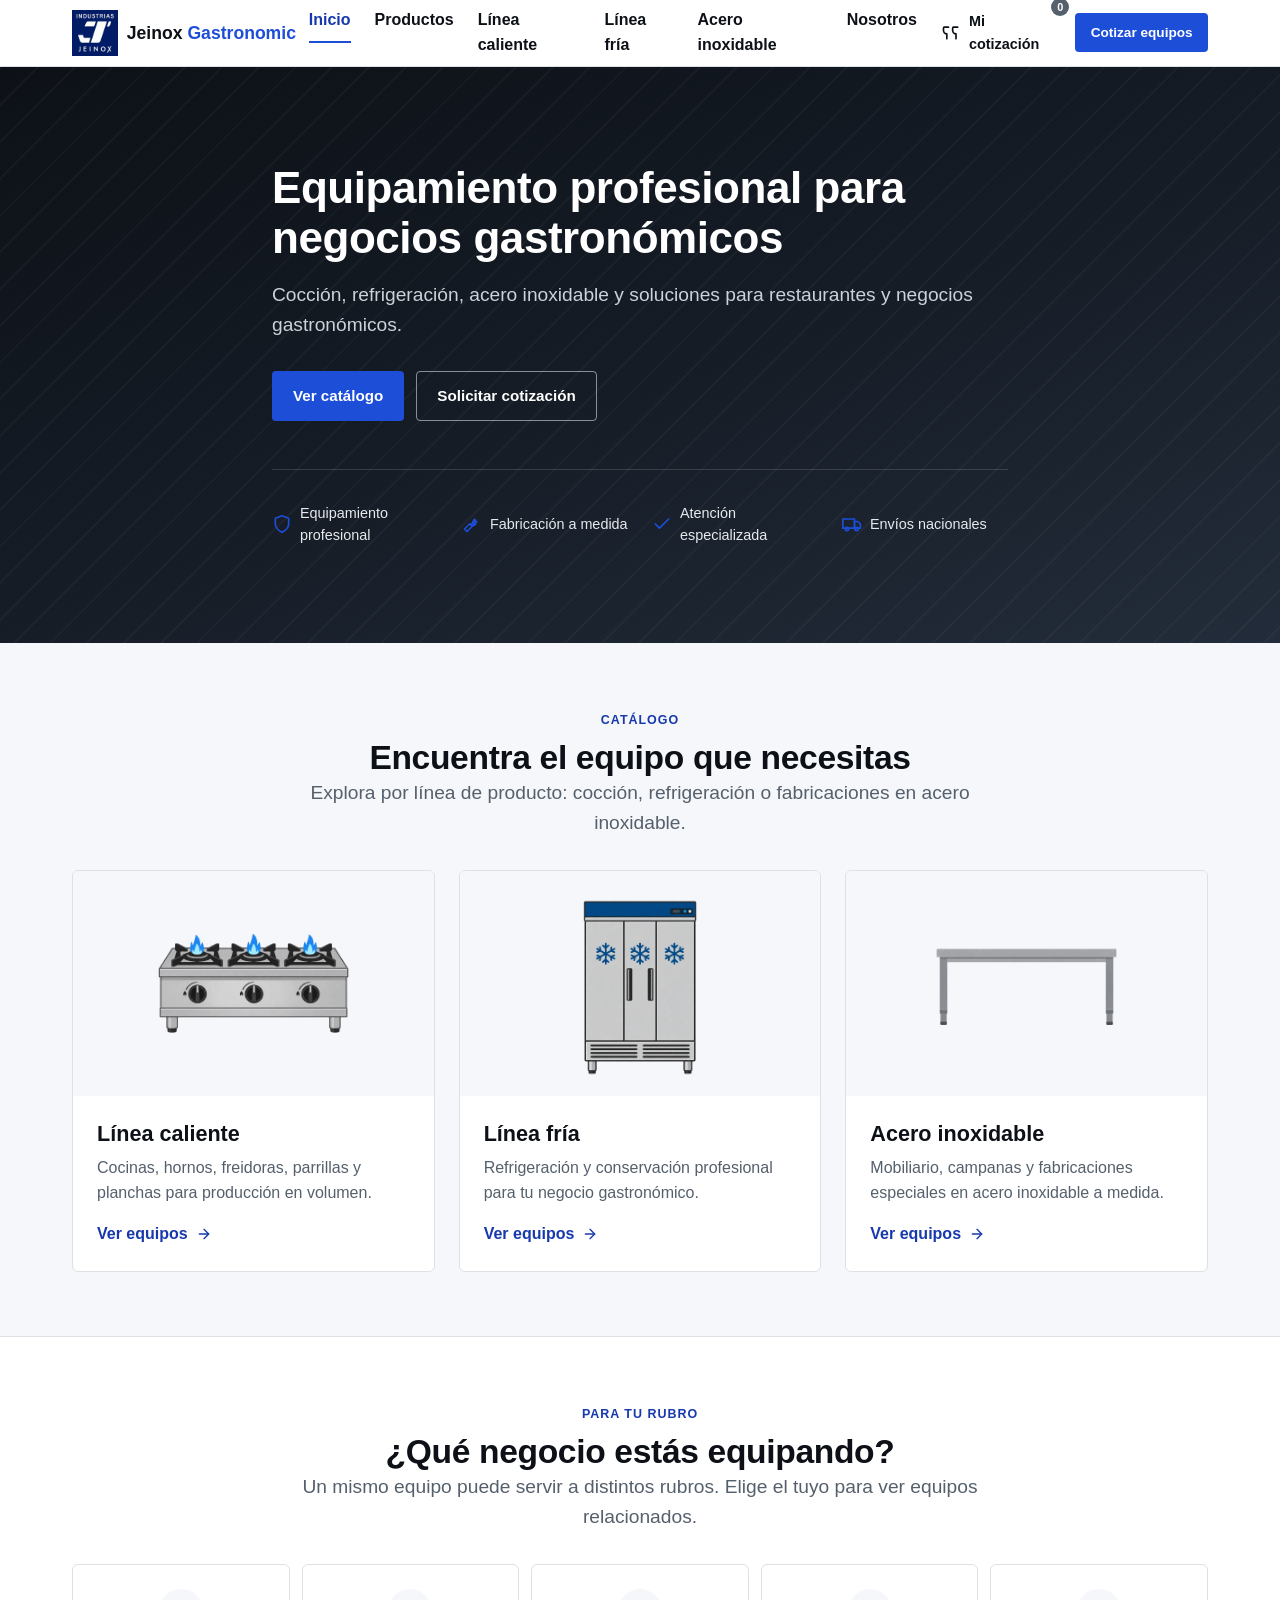
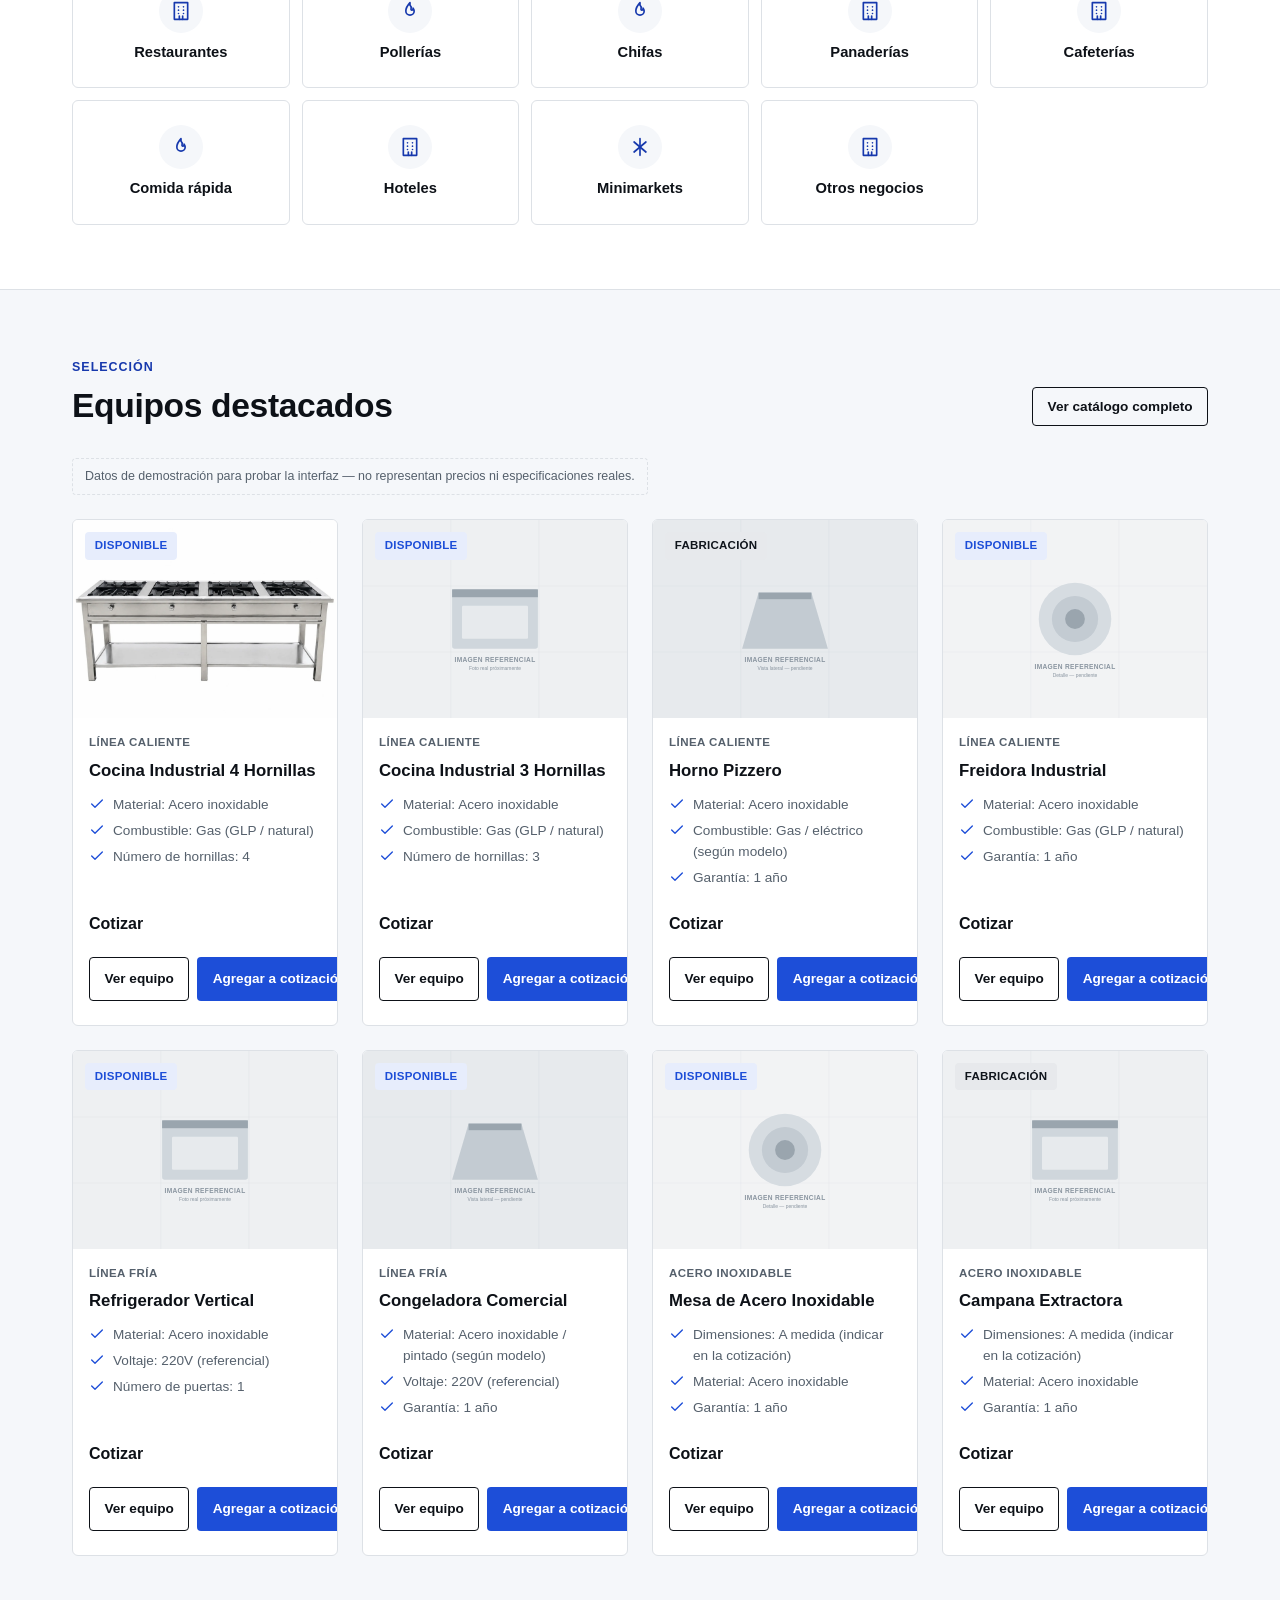
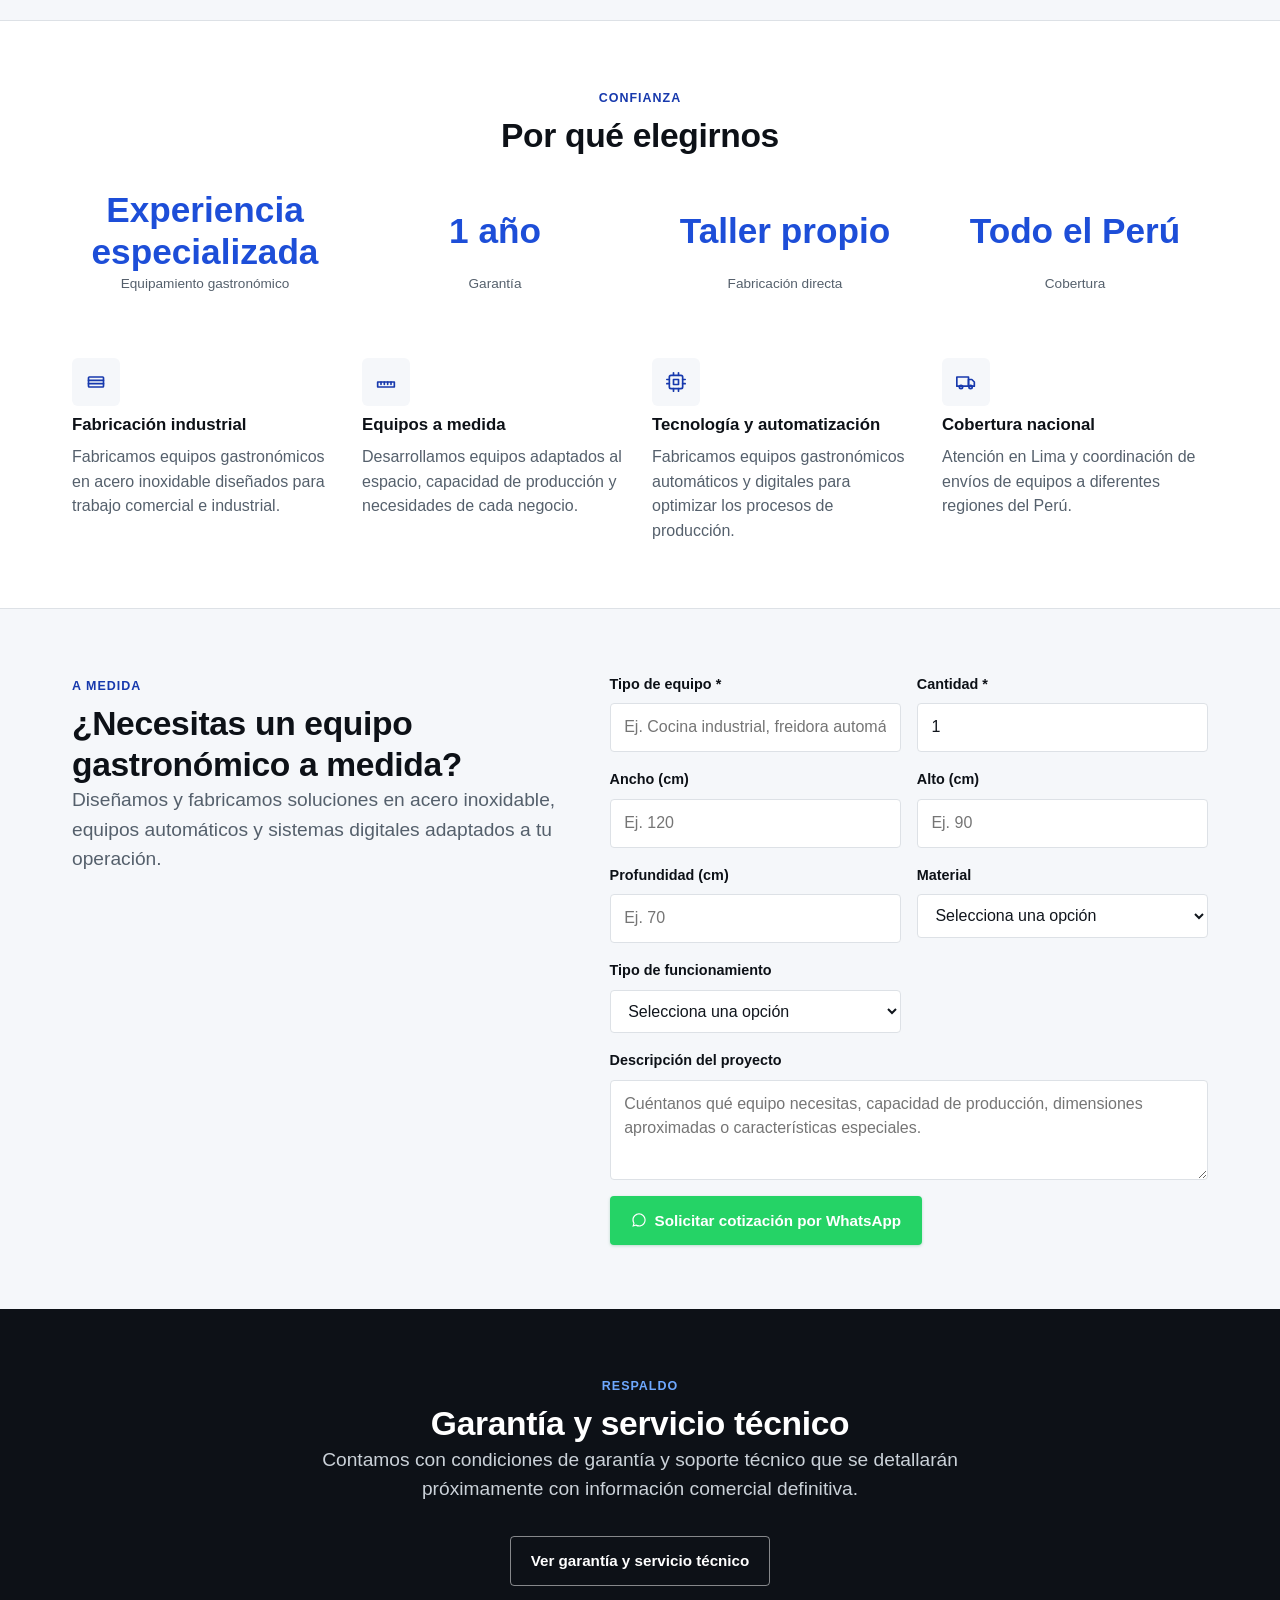
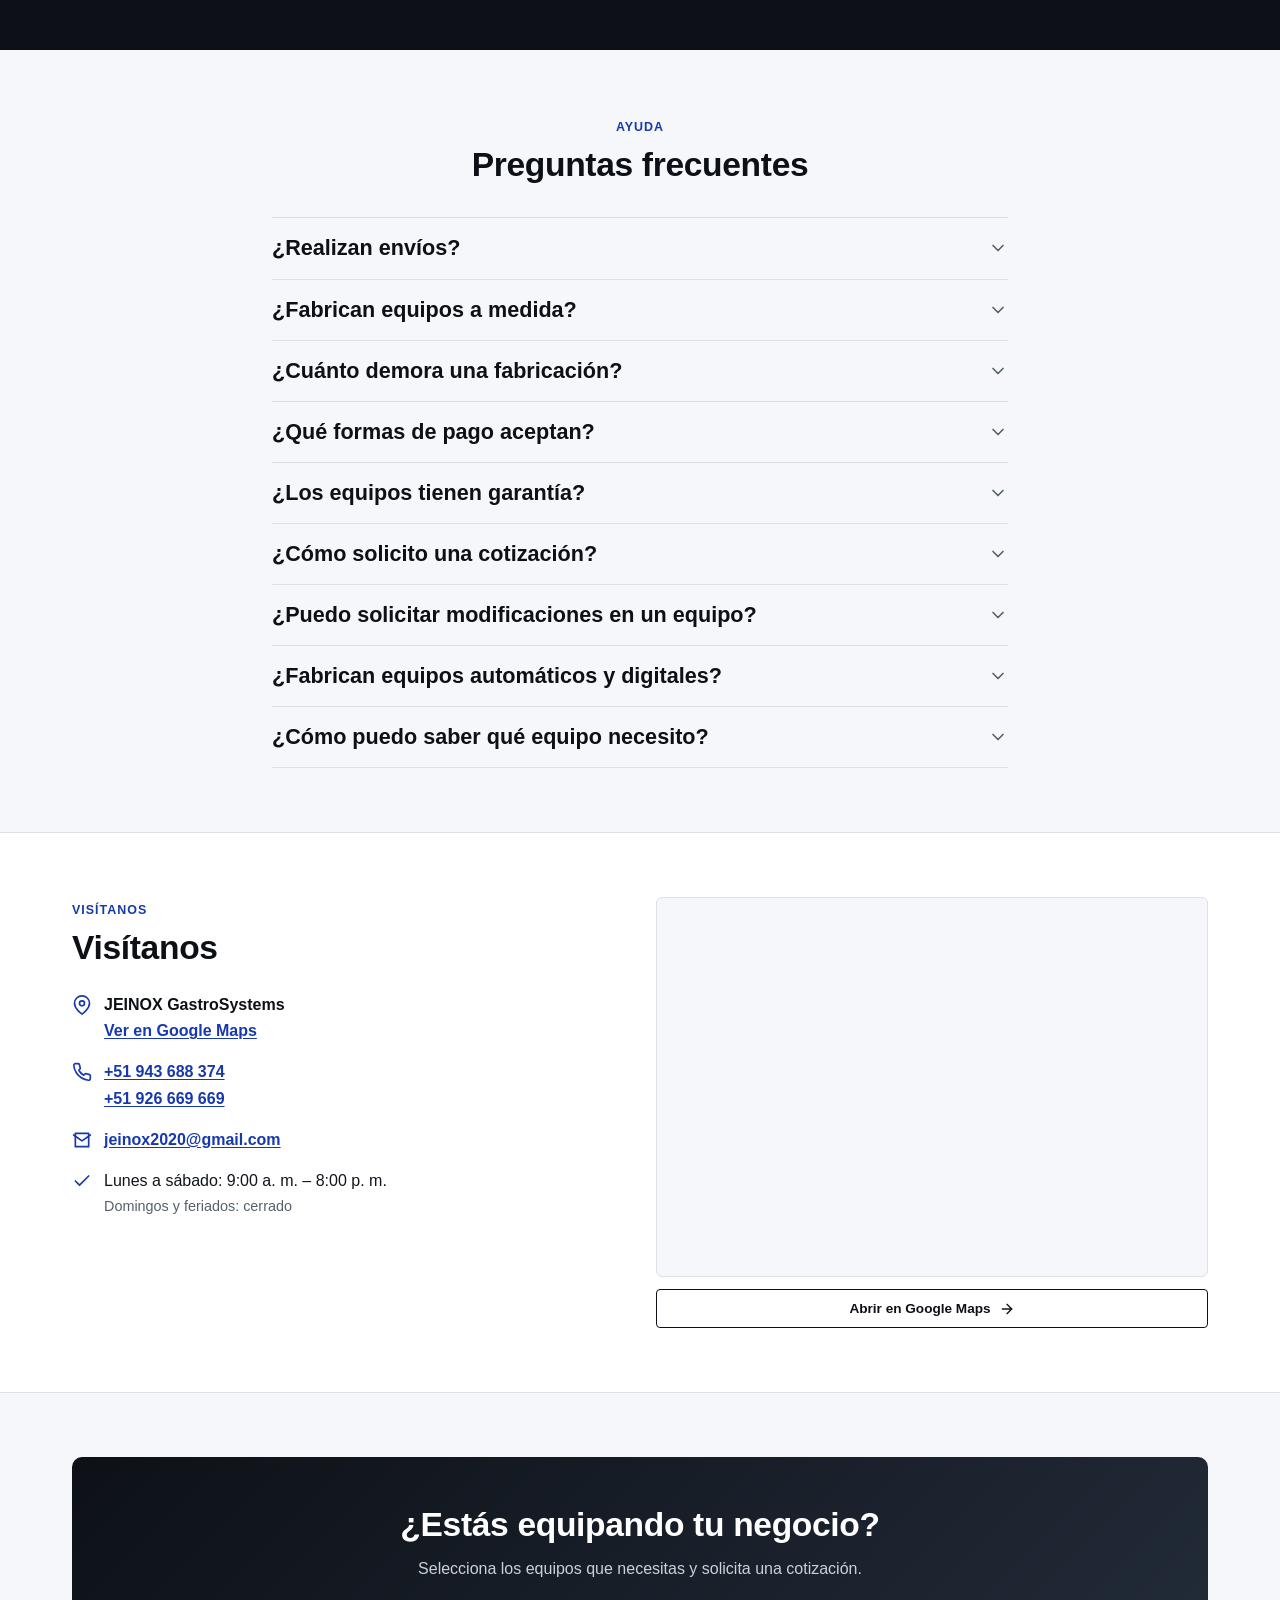
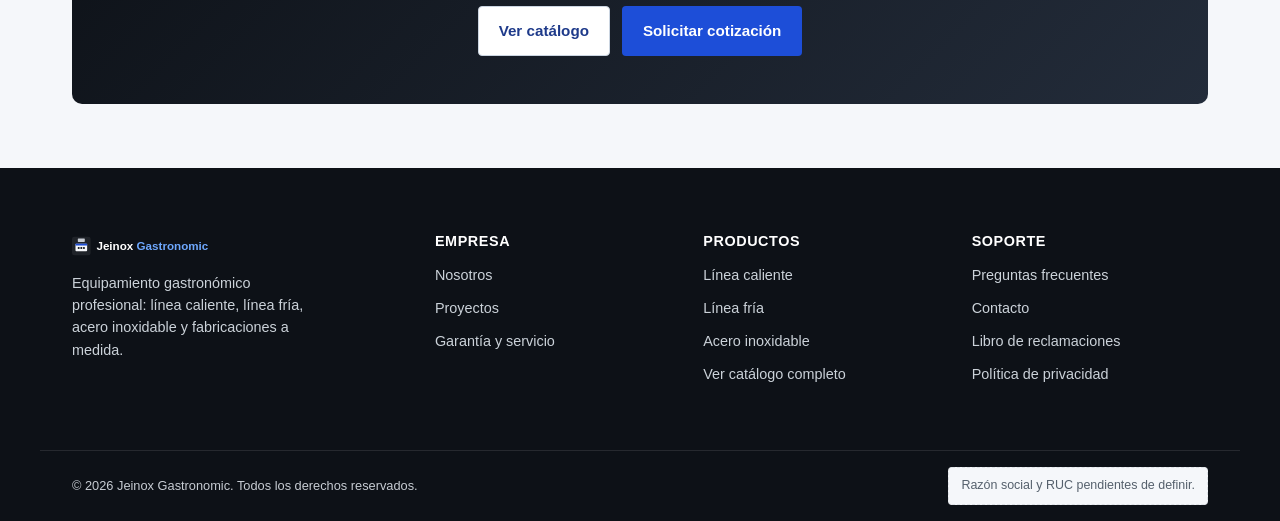
==== index.html @ 776fe732 "Desactivar temporalmente "Proyectos realizados" y "Testimonios" en el home Ambas secciones solo cont" ====
<!doctype html>
<html lang="es-PE">
<head>
  <meta charset="UTF-8">
  <meta name="viewport" content="width=device-width, initial-scale=1">
  <title>Jeinox Gastronomic | Equipamiento profesional para negocios gastronómicos</title>
  <meta name="description" content="Cocinas, hornos, freidoras, refrigeración y acero inoxidable para restaurantes, pollerías, chifas, panaderías y cafeterías. Fabricaciones a medida. Solicita tu cotización.">
  <link rel="canonical" href="https://www.jeinoxgastronomic.example/index.html">
  <meta name="robots" content="index, follow">
  <link rel="icon" href="assets/icons/favicon.svg" type="image/svg+xml">

  <meta property="og:type" content="website">
  <meta property="og:title" content="Jeinox Gastronomic | Equipamiento profesional para negocios gastronómicos">
  <meta property="og:description" content="Cocción, refrigeración, acero inoxidable y fabricaciones a medida para negocios gastronómicos.">
  <meta property="og:locale" content="es_PE">
  <meta property="og:url" content="https://www.jeinoxgastronomic.example/index.html">
  <meta property="og:image" content="assets/images/branding/logo.svg">
  <meta name="twitter:card" content="summary">
  <meta name="twitter:title" content="Jeinox Gastronomic">
  <meta name="twitter:description" content="Equipamiento profesional para negocios gastronómicos.">

  <link rel="stylesheet" href="css/styles.css">
  <script type="application/ld+json">
  {"@context":"https://schema.org","@type":"Organization","name":"Jeinox Gastronomic","url":"https://www.jeinoxgastronomic.example/","logo":"https://www.jeinoxgastronomic.example/assets/images/branding/logo.svg","email":"jeinox2020@gmail.com","hasMap":"https://maps.app.goo.gl/Go7pqGee3JetVSw69","contactPoint":[{"@type":"ContactPoint","telephone":"+51 943 688 374","contactType":"customer service","areaServed":"PE"},{"@type":"ContactPoint","telephone":"+51 926 669 669","contactType":"customer service","areaServed":"PE"}]}
  </script>
  <script type="application/ld+json">
  {"@context":"https://schema.org","@type":"FAQPage","mainEntity":[{"@type":"Question","name":"¿Realizan envíos?","acceptedAnswer":{"@type":"Answer","text":"Sí. Coordinamos entregas en Lima y envíos a distintas ciudades del Perú. El costo y tiempo de entrega dependen del tipo de equipo, sus dimensiones y el destino. Al solicitar tu cotización te brindaremos la información correspondiente al transporte."}},{"@type":"Question","name":"¿Fabrican equipos a medida?","acceptedAnswer":{"@type":"Answer","text":"Sí. Fabricamos equipos gastronómicos de acuerdo con las necesidades de cada negocio. Podemos evaluar medidas, distribución, capacidad y características especiales según el espacio y tipo de operación. También desarrollamos soluciones automáticas y digitales para determinados procesos gastronómicos."}},{"@type":"Question","name":"¿Cuánto demora una fabricación?","acceptedAnswer":{"@type":"Answer","text":"El tiempo de fabricación depende del tipo de equipo, sus dimensiones, nivel de personalización y carga de producción disponible. Una vez definidas las características del proyecto, te indicaremos el plazo estimado de fabricación antes de confirmar el pedido."}},{"@type":"Question","name":"¿Qué formas de pago aceptan?","acceptedAnswer":{"@type":"Answer","text":"Contamos con diferentes alternativas de pago según el tipo de pedido o proyecto. Para equipos fabricados a medida pueden establecerse condiciones de adelanto y saldo. Consulta con nuestro equipo comercial para conocer las opciones disponibles para tu cotización."}},{"@type":"Question","name":"¿Los equipos tienen garantía?","acceptedAnswer":{"@type":"Answer","text":"Nuestros equipos cuentan con garantía de fabricación según el producto adquirido y las condiciones establecidas en la cotización. Además, brindamos orientación sobre el uso y mantenimiento adecuado del equipo. Las condiciones específicas de garantía se detallan antes de realizar la compra."}},{"@type":"Question","name":"¿Cómo solicito una cotización?","acceptedAnswer":{"@type":"Answer","text":"Selecciona los equipos que te interesen utilizando el botón \"Agregar a cotización\". Después ingresa a \"Mi cotización\", revisa los productos seleccionados y envíanos tu solicitud. Nuestro equipo recibirá la información para brindarte una cotización de acuerdo con tus requerimientos."}},{"@type":"Question","name":"¿Puedo solicitar modificaciones en un equipo?","acceptedAnswer":{"@type":"Answer","text":"Sí. Si necesitas medidas especiales, configuraciones diferentes o determinadas funcionalidades, indícalo al solicitar tu cotización. Nuestro equipo evaluará la posibilidad de desarrollar el equipo según las necesidades de tu negocio."}},{"@type":"Question","name":"¿Fabrican equipos automáticos y digitales?","acceptedAnswer":{"@type":"Answer","text":"Sí. Esta es una de las especialidades de Jeinox GastroSystems. Desarrollamos soluciones gastronómicas que pueden incorporar sistemas automáticos y digitales para mejorar y simplificar determinados procesos de producción."}},{"@type":"Question","name":"¿Cómo puedo saber qué equipo necesito?","acceptedAnswer":{"@type":"Answer","text":"Puedes enviarnos información sobre tu tipo de negocio, espacio disponible, capacidad de producción y uso que tendrá el equipo. Con esos datos podremos orientarte sobre las alternativas disponibles y preparar una cotización más precisa."}}]}
  </script>
</head>
<body>
  <a class="skip-link" href="#main">Saltar al contenido principal</a>

  <header class="site-header" id="siteHeader">
    <div class="container header-inner">
      <a href="index.html" class="logo" aria-label="Jeinox Gastronomic — Inicio">
        <img class="logo-mark" src="assets/images/branding/logo-mark.webp" alt="Jeinox Gastronomic" width="240" height="240">
        <span class="logo-wordmark">Jeinox <strong>Gastronomic</strong></span>
      </a>

      <nav class="main-nav" id="mainNav" aria-label="Navegación principal">
        <ul class="nav-list">
          <li><a href="index.html">Inicio</a></li>
          <li><a href="catalogo.html">Productos</a></li>
          <li><a href="catalogo.html?cat=linea-caliente">Línea caliente</a></li>
          <li><a href="catalogo.html?cat=linea-fria">Línea fría</a></li>
          <li><a href="catalogo.html?cat=acero-inoxidable">Acero inoxidable</a></li>
          <!-- Enlace "Proyectos" oculto temporalmente: proyectos.html solo contiene
               proyectos de ejemplo. Reactivar este <li> cuando existan proyectos
               reales, o cuando la página proyectos.html tenga contenido real. -->
          <li><a href="nosotros.html">Nosotros</a></li>
        </ul>
      </nav>

      <div class="header-actions">
        <a href="cotizacion.html" class="quote-indicator" data-quote-indicator aria-label="Mi cotización, 0 equipos">
          <svg class="icon" aria-hidden="true"><use href="assets/icons/sprite.svg#icon-quote"/></svg>
          <span class="quote-indicator__label">Mi cotización</span>
          <span class="quote-indicator__count" data-quote-count data-empty="true">0</span>
        </a>
        <a href="cotizacion.html" class="btn btn-primary btn-sm header-cta">Cotizar equipos</a>
        <button type="button" class="nav-toggle" id="navToggle" aria-expanded="false" aria-controls="mainNav" aria-label="Abrir menú de navegación">
          <svg class="icon icon-menu" aria-hidden="true"><use href="assets/icons/sprite.svg#icon-menu"/></svg>
          <svg class="icon icon-close" aria-hidden="true"><use href="assets/icons/sprite.svg#icon-close"/></svg>
        </button>
      </div>
    </div>
  </header>

  <main id="main">
    <!-- HERO ================================================== -->
    <section class="hero">
      <div class="container hero-inner">
        <h1>Equipamiento profesional para negocios gastronómicos</h1>
        <p class="lead">Cocción, refrigeración, acero inoxidable y soluciones para restaurantes y negocios gastronómicos.</p>
        <div class="hero-actions">
          <a href="catalogo.html" class="btn btn-primary">Ver catálogo</a>
          <a href="cotizacion.html" class="btn btn-outline-light">Solicitar cotización</a>
        </div>
        <ul class="trust-badges">
          <li><svg class="icon" aria-hidden="true"><use href="assets/icons/sprite.svg#icon-shield"/></svg>Equipamiento profesional</li>
          <li><svg class="icon" aria-hidden="true"><use href="assets/icons/sprite.svg#icon-wrench"/></svg>Fabricación a medida</li>
          <li><svg class="icon" aria-hidden="true"><use href="assets/icons/sprite.svg#icon-check"/></svg>Atención especializada</li>
          <li><svg class="icon" aria-hidden="true"><use href="assets/icons/sprite.svg#icon-truck"/></svg>Envíos nacionales</li>
        </ul>
      </div>
    </section>

    <!-- CATEGORÍAS PRINCIPALES ================================ -->
    <section class="section" id="categorias" aria-labelledby="categoriasTitle">
      <div class="container">
        <div class="section-head section-head--center">
          <span class="eyebrow">Catálogo</span>
          <h2 id="categoriasTitle">Encuentra el equipo que necesitas</h2>
          <p class="lead">Explora por línea de producto: cocción, refrigeración o fabricaciones en acero inoxidable.</p>
        </div>
        <div class="grid grid-3" id="categoryGrid" aria-live="polite">
          <!-- Generado por js/products.js (initCategoryGrid) a partir de data/products.js -->
        </div>
      </div>
    </section>

    <!-- TIPO DE NEGOCIO ======================================== -->
    <section class="section section--muted" aria-labelledby="negocioTitle">
      <div class="container">
        <div class="section-head section-head--center">
          <span class="eyebrow">Para tu rubro</span>
          <h2 id="negocioTitle">¿Qué negocio estás equipando?</h2>
          <p class="lead">Un mismo equipo puede servir a distintos rubros. Elige el tuyo para ver equipos relacionados.</p>
        </div>
        <div class="business-grid" id="businessGrid" aria-live="polite">
          <!-- Generado por js/products.js (initBusinessGrid) a partir de data/products.js -->
        </div>
      </div>
    </section>

    <!-- PRODUCTOS DESTACADOS =================================== -->
    <section class="section" aria-labelledby="destacadosTitle">
      <div class="container">
        <div class="section-head section-head--split">
          <div>
            <span class="eyebrow">Selección</span>
            <h2 id="destacadosTitle">Equipos destacados</h2>
          </div>
          <a href="catalogo.html" class="btn btn-outline btn-sm">Ver catálogo completo</a>
        </div>
        <p class="placeholder-note" style="margin-bottom: var(--space-5);">Datos de demostración para probar la interfaz — no representan precios ni especificaciones reales.</p>
        <div class="grid grid-4" id="featuredGrid" aria-live="polite">
          <!-- Generado por js/products.js (initFeaturedGrid) a partir de data/products.js -->
        </div>
      </div>
    </section>

    <!-- POR QUÉ ELEGIRNOS ====================================== -->
    <section class="section section--muted" aria-labelledby="whyTitle">
      <div class="container">
        <div class="section-head section-head--center">
          <span class="eyebrow">Confianza</span>
          <h2 id="whyTitle">Por qué elegirnos</h2>
        </div>
        <div class="stats-grid" style="margin-bottom: var(--space-8);">
          <div class="stat-item"><span class="stat-value">Experiencia especializada</span><span class="stat-label">Equipamiento gastronómico</span></div>
          <div class="stat-item"><span class="stat-value">1 año</span><span class="stat-label">Garantía</span></div>
          <div class="stat-item"><span class="stat-value">Taller propio</span><span class="stat-label">Fabricación directa</span></div>
          <div class="stat-item"><span class="stat-value">Todo el Perú</span><span class="stat-label">Cobertura</span></div>
        </div>
        <div class="why-grid">
          <div class="why-item">
            <span class="icon-wrap"><svg class="icon" aria-hidden="true"><use href="assets/icons/sprite.svg#icon-steel"/></svg></span>
            <h3 class="h4">Fabricación industrial</h3>
            <p class="text-muted">Fabricamos equipos gastronómicos en acero inoxidable diseñados para trabajo comercial e industrial.</p>
          </div>
          <div class="why-item">
            <span class="icon-wrap"><svg class="icon" aria-hidden="true"><use href="assets/icons/sprite.svg#icon-ruler"/></svg></span>
            <h3 class="h4">Equipos a medida</h3>
            <p class="text-muted">Desarrollamos equipos adaptados al espacio, capacidad de producción y necesidades de cada negocio.</p>
          </div>
          <div class="why-item">
            <span class="icon-wrap"><svg class="icon" aria-hidden="true"><use href="assets/icons/sprite.svg#icon-cpu"/></svg></span>
            <h3 class="h4">Tecnología y automatización</h3>
            <p class="text-muted">Fabricamos equipos gastronómicos automáticos y digitales para optimizar los procesos de producción.</p>
          </div>
          <div class="why-item">
            <span class="icon-wrap"><svg class="icon" aria-hidden="true"><use href="assets/icons/sprite.svg#icon-truck"/></svg></span>
            <h3 class="h4">Cobertura nacional</h3>
            <p class="text-muted">Atención en Lima y coordinación de envíos de equipos a diferentes regiones del Perú.</p>
          </div>
        </div>
      </div>
    </section>

    <!-- FABRICACIÓN A MEDIDA ==================================== -->
    <section class="section" id="fabricacion" aria-labelledby="fabTitle">
      <div class="container custom-fab">
        <div>
          <span class="eyebrow">A medida</span>
          <h2 id="fabTitle">¿Necesitas un equipo gastronómico a medida?</h2>
          <p class="lead">Diseñamos y fabricamos soluciones en acero inoxidable, equipos automáticos y sistemas digitales adaptados a tu operación.</p>
        </div>
        <form id="fabForm" novalidate>
          <div class="form-grid form-grid--2">
            <div class="field">
              <label for="fabTipo">Tipo de equipo *</label>
              <input type="text" id="fabTipo" name="tipo" required placeholder="Ej. Cocina industrial, freidora automática, horno, mesa de trabajo">
              <span class="field-error">Este campo es obligatorio.</span>
            </div>
            <div class="field">
              <label for="fabCantidad">Cantidad *</label>
              <input type="number" id="fabCantidad" name="cantidad" min="1" required placeholder="1" value="1">
              <span class="field-error">Este campo es obligatorio.</span>
            </div>
            <div class="field">
              <label for="fabAncho">Ancho (cm)</label>
              <input type="number" id="fabAncho" name="ancho" min="0" placeholder="Ej. 120">
            </div>
            <div class="field">
              <label for="fabAlto">Alto (cm)</label>
              <input type="number" id="fabAlto" name="alto" min="0" placeholder="Ej. 90">
            </div>
            <div class="field">
              <label for="fabFondo">Profundidad (cm)</label>
              <input type="number" id="fabFondo" name="fondo" min="0" placeholder="Ej. 70">
            </div>
            <div class="field">
              <label for="fabMaterial">Material</label>
              <select id="fabMaterial" name="material">
                <option value="">Selecciona una opción</option>
                <option value="acero-inoxidable">Acero inoxidable</option>
                <option value="acero-pintado">Acero pintado</option>
                <option value="otro">Otro / no lo sé aún</option>
              </select>
            </div>
            <div class="field">
              <label for="fabFuncionamiento">Tipo de funcionamiento</label>
              <select id="fabFuncionamiento" name="funcionamiento">
                <option value="">Selecciona una opción</option>
                <option value="Manual">Manual</option>
                <option value="Automático">Automático</option>
                <option value="Digital">Digital</option>
                <option value="No estoy seguro">No estoy seguro</option>
              </select>
            </div>
          </div>
          <div class="field" style="margin-top: var(--space-4);">
            <label for="fabComentarios">Descripción del proyecto</label>
            <textarea id="fabComentarios" name="comentarios" placeholder="Cuéntanos qué equipo necesitas, capacidad de producción, dimensiones aproximadas o características especiales."></textarea>
          </div>
          <div class="form-status" id="fabFormStatus" role="status"></div>
          <button type="submit" class="btn btn-whatsapp" style="margin-top: var(--space-4);">
            <svg class="icon icon--sm" aria-hidden="true"><use href="assets/icons/sprite.svg#icon-whatsapp"/></svg>
            Solicitar cotización por WhatsApp
          </button>
        </form>
      </div>
    </section>

    <!--
    SECCIÓN TEMPORALMENTE DESACTIVADA.
    Activar cuando Jeinox GastroSystems disponga de fotografías reales de proyectos.

    <section class="section section--muted" aria-labelledby="proyectosTitle">
      <div class="container">
        <div class="section-head section-head--split">
          <div>
            <span class="eyebrow">Casos</span>
            <h2 id="proyectosTitle">Proyectos realizados</h2>
          </div>
          <a href="proyectos.html" class="btn btn-outline btn-sm">Ver todos los proyectos</a>
        </div>
        <div class="grid grid-3">
          <article class="card">
            <div class="media-frame"><img src="assets/images/projects/placeholder-1.svg" alt="Proyecto de equipamiento — imagen referencial" loading="lazy" width="800" height="600"></div>
            <div class="project-card__body">
              <span class="badge">Restaurante</span>
              <h3 class="h4">Equipamiento de cocina — proyecto de ejemplo</h3>
              <p class="project-card__meta"><svg class="icon icon--sm" aria-hidden="true"><use href="assets/icons/sprite.svg#icon-map-pin"/></svg>[Ubicación pendiente]</p>
            </div>
          </article>
          <article class="card">
            <div class="media-frame"><img src="assets/images/projects/placeholder-2.svg" alt="Proyecto de equipamiento — imagen referencial" loading="lazy" width="800" height="600"></div>
            <div class="project-card__body">
              <span class="badge">Pollería</span>
              <h3 class="h4">Línea caliente completa — proyecto de ejemplo</h3>
              <p class="project-card__meta"><svg class="icon icon--sm" aria-hidden="true"><use href="assets/icons/sprite.svg#icon-map-pin"/></svg>[Ubicación pendiente]</p>
            </div>
          </article>
          <article class="card">
            <div class="media-frame"><img src="assets/images/projects/placeholder-3.svg" alt="Proyecto de equipamiento — imagen referencial" loading="lazy" width="800" height="600"></div>
            <div class="project-card__body">
              <span class="badge">Panadería</span>
              <h3 class="h4">Mobiliario en acero inoxidable — proyecto de ejemplo</h3>
              <p class="project-card__meta"><svg class="icon icon--sm" aria-hidden="true"><use href="assets/icons/sprite.svg#icon-map-pin"/></svg>[Ubicación pendiente]</p>
            </div>
          </article>
        </div>
      </div>
    </section>
    -->

    <!--
    TESTIMONIOS TEMPORALMENTE DESACTIVADOS.
    Activar únicamente cuando existan reseñas reales verificadas.

    <section class="section" aria-labelledby="testimoniosTitle">
      <div class="container">
        <div class="section-head section-head--center">
          <span class="eyebrow">Clientes</span>
          <h2 id="testimoniosTitle">Lo que dicen nuestros clientes</h2>
        </div>
        <div class="grid grid-3">
          <figure class="card testimonial-card">
            <div class="testimonial-card__stars" aria-hidden="true">
              <svg class="icon icon--sm"><use href="assets/icons/sprite.svg#icon-star"/></svg>
              <svg class="icon icon--sm"><use href="assets/icons/sprite.svg#icon-star"/></svg>
              <svg class="icon icon--sm"><use href="assets/icons/sprite.svg#icon-star"/></svg>
              <svg class="icon icon--sm"><use href="assets/icons/sprite.svg#icon-star"/></svg>
              <svg class="icon icon--sm"><use href="assets/icons/sprite.svg#icon-star"/></svg>
            </div>
            <blockquote class="testimonial-card__quote">"Testimonio de ejemplo. Este espacio se reemplazará por comentarios reales de clientes."</blockquote>
            <figcaption class="testimonial-card__author">
              <span class="testimonial-card__avatar" aria-hidden="true">?</span>
              <span><strong>Nombre pendiente</strong><span>Negocio de ejemplo</span></span>
            </figcaption>
          </figure>
          <figure class="card testimonial-card">
            <div class="testimonial-card__stars" aria-hidden="true">
              <svg class="icon icon--sm"><use href="assets/icons/sprite.svg#icon-star"/></svg>
              <svg class="icon icon--sm"><use href="assets/icons/sprite.svg#icon-star"/></svg>
              <svg class="icon icon--sm"><use href="assets/icons/sprite.svg#icon-star"/></svg>
              <svg class="icon icon--sm"><use href="assets/icons/sprite.svg#icon-star"/></svg>
              <svg class="icon icon--sm"><use href="assets/icons/sprite.svg#icon-star"/></svg>
            </div>
            <blockquote class="testimonial-card__quote">"Testimonio de ejemplo. Este espacio se reemplazará por comentarios reales de clientes."</blockquote>
            <figcaption class="testimonial-card__author">
              <span class="testimonial-card__avatar" aria-hidden="true">?</span>
              <span><strong>Nombre pendiente</strong><span>Negocio de ejemplo</span></span>
            </figcaption>
          </figure>
          <figure class="card testimonial-card">
            <div class="testimonial-card__stars" aria-hidden="true">
              <svg class="icon icon--sm"><use href="assets/icons/sprite.svg#icon-star"/></svg>
              <svg class="icon icon--sm"><use href="assets/icons/sprite.svg#icon-star"/></svg>
              <svg class="icon icon--sm"><use href="assets/icons/sprite.svg#icon-star"/></svg>
              <svg class="icon icon--sm"><use href="assets/icons/sprite.svg#icon-star"/></svg>
              <svg class="icon icon--sm"><use href="assets/icons/sprite.svg#icon-star"/></svg>
            </div>
            <blockquote class="testimonial-card__quote">"Testimonio de ejemplo. Este espacio se reemplazará por comentarios reales de clientes."</blockquote>
            <figcaption class="testimonial-card__author">
              <span class="testimonial-card__avatar" aria-hidden="true">?</span>
              <span><strong>Nombre pendiente</strong><span>Negocio de ejemplo</span></span>
            </figcaption>
          </figure>
        </div>
      </div>
    </section>
    -->

    <!-- GARANTÍA (resumen) ====================================== -->
    <section class="section section--dark" aria-labelledby="garantiaTitle">
      <div class="container">
        <div class="section-head section-head--center">
          <span class="eyebrow" style="color:#6ea8fe;">Respaldo</span>
          <h2 id="garantiaTitle">Garantía y servicio técnico</h2>
          <p class="lead" style="color:#cbd2d9;">Contamos con condiciones de garantía y soporte técnico que se detallarán próximamente con información comercial definitiva.</p>
        </div>
        <div class="text-center">
          <a href="garantia.html" class="btn btn-outline-light">Ver garantía y servicio técnico</a>
        </div>
      </div>
    </section>

    <!-- FAQ ====================================================== -->
    <section class="section" id="faq" aria-labelledby="faqTitle">
      <div class="container" style="max-width: 800px;">
        <div class="section-head section-head--center">
          <span class="eyebrow">Ayuda</span>
          <h2 id="faqTitle">Preguntas frecuentes</h2>
        </div>
        <div class="accordion">
          <div class="accordion-item">
            <h3>
              <button type="button" class="accordion-trigger" aria-expanded="false" aria-controls="faq1">
                ¿Realizan envíos?
                <svg class="icon" aria-hidden="true"><use href="assets/icons/sprite.svg#icon-chevron-down"/></svg>
              </button>
            </h3>
            <div class="accordion-panel" id="faq1"><div class="accordion-panel__inner">Sí. Coordinamos entregas en Lima y envíos a distintas ciudades del Perú. El costo y tiempo de entrega dependen del tipo de equipo, sus dimensiones y el destino. Al solicitar tu cotización te brindaremos la información correspondiente al transporte.</div></div>
          </div>
          <div class="accordion-item">
            <h3>
              <button type="button" class="accordion-trigger" aria-expanded="false" aria-controls="faq2">
                ¿Fabrican equipos a medida?
                <svg class="icon" aria-hidden="true"><use href="assets/icons/sprite.svg#icon-chevron-down"/></svg>
              </button>
            </h3>
            <div class="accordion-panel" id="faq2"><div class="accordion-panel__inner">Sí. Fabricamos equipos gastronómicos de acuerdo con las necesidades de cada negocio. Podemos evaluar medidas, distribución, capacidad y características especiales según el espacio y tipo de operación. También desarrollamos soluciones automáticas y digitales para determinados procesos gastronómicos.</div></div>
          </div>
          <div class="accordion-item">
            <h3>
              <button type="button" class="accordion-trigger" aria-expanded="false" aria-controls="faq3">
                ¿Cuánto demora una fabricación?
                <svg class="icon" aria-hidden="true"><use href="assets/icons/sprite.svg#icon-chevron-down"/></svg>
              </button>
            </h3>
            <div class="accordion-panel" id="faq3"><div class="accordion-panel__inner">El tiempo de fabricación depende del tipo de equipo, sus dimensiones, nivel de personalización y carga de producción disponible. Una vez definidas las características del proyecto, te indicaremos el plazo estimado de fabricación antes de confirmar el pedido.</div></div>
          </div>
          <div class="accordion-item">
            <h3>
              <button type="button" class="accordion-trigger" aria-expanded="false" aria-controls="faq4">
                ¿Qué formas de pago aceptan?
                <svg class="icon" aria-hidden="true"><use href="assets/icons/sprite.svg#icon-chevron-down"/></svg>
              </button>
            </h3>
            <div class="accordion-panel" id="faq4"><div class="accordion-panel__inner">Contamos con diferentes alternativas de pago según el tipo de pedido o proyecto. Para equipos fabricados a medida pueden establecerse condiciones de adelanto y saldo. Consulta con nuestro equipo comercial para conocer las opciones disponibles para tu cotización.</div></div>
          </div>
          <div class="accordion-item">
            <h3>
              <button type="button" class="accordion-trigger" aria-expanded="false" aria-controls="faq5">
                ¿Los equipos tienen garantía?
                <svg class="icon" aria-hidden="true"><use href="assets/icons/sprite.svg#icon-chevron-down"/></svg>
              </button>
            </h3>
            <div class="accordion-panel" id="faq5"><div class="accordion-panel__inner">Nuestros equipos cuentan con garantía de fabricación según el producto adquirido y las condiciones establecidas en la cotización. Además, brindamos orientación sobre el uso y mantenimiento adecuado del equipo. Las condiciones específicas de garantía se detallan antes de realizar la compra. Ver <a href="garantia.html">Garantía y servicio técnico</a>.</div></div>
          </div>
          <div class="accordion-item">
            <h3>
              <button type="button" class="accordion-trigger" aria-expanded="false" aria-controls="faq6">
                ¿Cómo solicito una cotización?
                <svg class="icon" aria-hidden="true"><use href="assets/icons/sprite.svg#icon-chevron-down"/></svg>
              </button>
            </h3>
            <div class="accordion-panel" id="faq6"><div class="accordion-panel__inner">Selecciona los equipos que te interesen utilizando el botón "Agregar a cotización". Después ingresa a "Mi cotización", revisa los productos seleccionados y envíanos tu solicitud. Nuestro equipo recibirá la información para brindarte una cotización de acuerdo con tus requerimientos.</div></div>
          </div>
          <div class="accordion-item">
            <h3>
              <button type="button" class="accordion-trigger" aria-expanded="false" aria-controls="faq7">
                ¿Puedo solicitar modificaciones en un equipo?
                <svg class="icon" aria-hidden="true"><use href="assets/icons/sprite.svg#icon-chevron-down"/></svg>
              </button>
            </h3>
            <div class="accordion-panel" id="faq7"><div class="accordion-panel__inner">Sí. Si necesitas medidas especiales, configuraciones diferentes o determinadas funcionalidades, indícalo al solicitar tu cotización. Nuestro equipo evaluará la posibilidad de desarrollar el equipo según las necesidades de tu negocio.</div></div>
          </div>
          <div class="accordion-item">
            <h3>
              <button type="button" class="accordion-trigger" aria-expanded="false" aria-controls="faq8">
                ¿Fabrican equipos automáticos y digitales?
                <svg class="icon" aria-hidden="true"><use href="assets/icons/sprite.svg#icon-chevron-down"/></svg>
              </button>
            </h3>
            <div class="accordion-panel" id="faq8"><div class="accordion-panel__inner">Sí. Esta es una de las especialidades de Jeinox GastroSystems. Desarrollamos soluciones gastronómicas que pueden incorporar sistemas automáticos y digitales para mejorar y simplificar determinados procesos de producción.</div></div>
          </div>
          <div class="accordion-item">
            <h3>
              <button type="button" class="accordion-trigger" aria-expanded="false" aria-controls="faq9">
                ¿Cómo puedo saber qué equipo necesito?
                <svg class="icon" aria-hidden="true"><use href="assets/icons/sprite.svg#icon-chevron-down"/></svg>
              </button>
            </h3>
            <div class="accordion-panel" id="faq9"><div class="accordion-panel__inner">Puedes enviarnos información sobre tu tipo de negocio, espacio disponible, capacidad de producción y uso que tendrá el equipo. Con esos datos podremos orientarte sobre las alternativas disponibles y preparar una cotización más precisa.</div></div>
          </div>
        </div>
      </div>
    </section>

    <!-- UBICACIÓN ================================================ -->
    <section class="section section--muted" id="ubicanos" aria-labelledby="ubicanosTitle">
      <div class="container location-grid">
        <div>
          <span class="eyebrow">Visítanos</span>
          <h2 id="ubicanosTitle">Visítanos</h2>
          <ul class="location-list" style="margin-top: var(--space-5);">
            <li>
              <svg class="icon" aria-hidden="true"><use href="assets/icons/sprite.svg#icon-map-pin"/></svg>
              <span>
                <strong class="location-list__name">JEINOX GastroSystems</strong>
                <a href="https://maps.app.goo.gl/Go7pqGee3JetVSw69" target="_blank" rel="noopener">Ver en Google Maps</a>
              </span>
            </li>
            <li>
              <svg class="icon" aria-hidden="true"><use href="assets/icons/sprite.svg#icon-phone"/></svg>
              <span>
                <a href="tel:+51943688374">+51 943 688 374</a>
                <a href="tel:+51926669669">+51 926 669 669</a>
              </span>
            </li>
            <li><svg class="icon" aria-hidden="true"><use href="assets/icons/sprite.svg#icon-mail"/></svg><span><a href="mailto:jeinox2020@gmail.com">jeinox2020@gmail.com</a></span></li>
            <li>
              <svg class="icon" aria-hidden="true"><use href="assets/icons/sprite.svg#icon-check"/></svg>
              <span>
                Lunes a sábado: 9:00 a. m. – 8:00 p. m.
                <span class="text-muted" style="font-weight:400; font-size:0.9rem;">Domingos y feriados: cerrado</span>
              </span>
            </li>
          </ul>
        </div>
        <div class="location-map">
          <div class="location-map__frame">
            <iframe
              src="https://www.google.com/maps?q=-12.044493,-77.0409056&z=17&output=embed"
              width="100%"
              height="100%"
              loading="lazy"
              referrerpolicy="no-referrer-when-downgrade"
              title="Ubicación de JEINOX GastroSystems en Google Maps"></iframe>
          </div>
          <a href="https://maps.app.goo.gl/Go7pqGee3JetVSw69" target="_blank" rel="noopener" class="btn btn-outline btn-sm" style="margin-top: var(--space-3);">
            Abrir en Google Maps
            <svg class="icon icon--sm" aria-hidden="true"><use href="assets/icons/sprite.svg#icon-arrow-right"/></svg>
          </a>
        </div>
      </div>
    </section>

    <!-- CTA FINAL ================================================ -->
    <section class="section">
      <div class="container">
        <div class="cta-final">
          <h2>¿Estás equipando tu negocio?</h2>
          <p>Selecciona los equipos que necesitas y solicita una cotización.</p>
          <div class="cta-final__actions">
            <a href="catalogo.html" class="btn btn-neutral">Ver catálogo</a>
            <a href="cotizacion.html" class="btn btn-quote">Solicitar cotización</a>
          </div>
        </div>
      </div>
    </section>
  </main>

  <footer class="site-footer">
    <div class="container footer-top">
      <div class="footer-brand">
        <img class="logo-img" src="assets/images/branding/logo-light.svg" alt="Jeinox Gastronomic">
        <p>Equipamiento gastronómico profesional: línea caliente, línea fría, acero inoxidable y fabricaciones a medida.</p>
      </div>
      <div class="footer-col">
        <h4>Empresa</h4>
        <ul>
          <li><a href="nosotros.html">Nosotros</a></li>
          <li><a href="proyectos.html">Proyectos</a></li>
          <li><a href="garantia.html">Garantía y servicio</a></li>
        </ul>
      </div>
      <div class="footer-col">
        <h4>Productos</h4>
        <ul>
          <li><a href="catalogo.html?cat=linea-caliente">Línea caliente</a></li>
          <li><a href="catalogo.html?cat=linea-fria">Línea fría</a></li>
          <li><a href="catalogo.html?cat=acero-inoxidable">Acero inoxidable</a></li>
          <li><a href="catalogo.html">Ver catálogo completo</a></li>
        </ul>
      </div>
      <div class="footer-col">
        <h4>Soporte</h4>
        <ul>
          <li><a href="index.html#faq">Preguntas frecuentes</a></li>
          <li><a href="index.html#ubicanos">Contacto</a></li>
          <li><a href="libro-reclamaciones.html">Libro de reclamaciones</a></li>
          <li><a href="privacidad.html">Política de privacidad</a></li>
        </ul>
      </div>
    </div>
    <div class="container footer-bottom">
      <p>© <span data-year>2026</span> Jeinox Gastronomic. Todos los derechos reservados.</p>
      <p class="placeholder-note">Razón social y RUC pendientes de definir.</p>
    </div>
  </footer>

  <div class="toast" id="toast" role="status" aria-live="polite">
    <svg class="icon" aria-hidden="true"><use href="assets/icons/sprite.svg#icon-check"/></svg>
    <span data-toast-message></span>
  </div>

  <script type="module" src="js/products.js"></script>
  <script type="module" src="js/quote.js"></script>
  <script type="module" src="js/catalog.js"></script>
  <script type="module" src="js/main.js"></script>
</body>
</html>
---- css/styles.css ----
/* ==========================================================================
   GASTROEQUIPOS — HOJA DE ESTILOS PRINCIPAL
   --------------------------------------------------------------------------
   CSS moderno, mobile-first, sin frameworks ni preprocesadores.
   Decisión técnica: se usa CSS plano (custom properties + Grid/Flexbox) en
   lugar de Tailwind para evitar depender de un paso de build en el
   despliegue estático (GitHub Pages / Netlify sin CI). Ver README.

   Índice:
   1. Reset y base
   2. Tokens de diseño
   3. Tipografía
   4. Layout y utilidades
   5. Botones
   6. Header y navegación
   7. Hero
   8. Secciones genéricas / tarjetas
   9. Categorías y tipos de negocio
   10. Producto (tarjeta, galería, ficha técnica, breadcrumb)
   11. Catálogo (buscador y filtros)
   12. Cotización
   13. Formularios (fabricación a medida)
   14. Confianza / estadísticas
   15. Proyectos y testimonios
   16. FAQ (acordeón)
   17. Ubicación
   18. CTA final
   19. Footer
   20. Utilidades varias / accesibilidad
   ========================================================================== */

/* --------------------------------------------------------------------------
   1. RESET Y BASE
   -------------------------------------------------------------------------- */
*, *::before, *::after { box-sizing: border-box; }
html {
  -webkit-text-size-adjust: 100%;
  scroll-behavior: smooth;
  /* Evita scroll horizontal por el menú móvil fuera de pantalla
     (position: fixed + transform: translateX) y otros elementos
     transformados; el contenido del sitio nunca necesita desbordar. */
  overflow-x: hidden;
}

@media (prefers-reduced-motion: reduce) {
  html { scroll-behavior: auto; }
  *, *::before, *::after {
    animation-duration: 0.01ms !important;
    animation-iteration-count: 1 !important;
    transition-duration: 0.01ms !important;
    scroll-behavior: auto !important;
  }
}

body {
  margin: 0;
  min-width: 320px;
  background: var(--color-bg);
  color: var(--color-text);
  font-family: var(--font-base);
  font-size: 1rem;
  line-height: 1.55;
  -webkit-font-smoothing: antialiased;
}

img, svg { max-width: 100%; display: block; }
img { height: auto; }
ul, ol { margin: 0; padding: 0; list-style: none; }
h1, h2, h3, h4, p, figure { margin: 0; }
a { color: inherit; text-decoration: none; }
button { font: inherit; color: inherit; background: none; border: 0; cursor: pointer; }
input, select, textarea { font: inherit; color: inherit; }
table { border-collapse: collapse; width: 100%; }

:focus-visible {
  outline: 3px solid var(--color-focus);
  outline-offset: 2px;
}

/* El atributo [hidden] debe ganar siempre, incluso sobre clases que
   fijan "display" (.grid, .placeholder-note, etc.). Sin esta regla,
   togglear el booleano ".hidden" desde JS no ocultaría esos elementos. */
[hidden] { display: none !important; }

/* --------------------------------------------------------------------------
   2. TOKENS DE DISEÑO
   -------------------------------------------------------------------------- */
:root {
  /* Paleta de marca: azul + blanco + negro (grises = tintes de negro) */
  --color-ink: #0d1117;         /* negro — headers oscuros, texto fuerte */
  --color-ink-soft: #161d27;
  --color-graphite: #232c3a;
  --color-steel: #55606c;
  --color-steel-light: #c7ccd3;
  --color-border: #dde1e6;
  --color-bg: #f5f7fa;          /* fondo general */
  --color-surface: #ffffff;     /* tarjetas */
  --color-text: #10151c;
  --color-text-muted: #55606c;

  --color-accent: #1d4ed8;      /* azul — CTAs principales */
  --color-accent-dark: #1739ad;
  --color-accent-contrast: #ffffff;
  --color-cold: #2563eb;        /* azul secundario, uso puntual */

  --color-success: #1d4ed8;     /* "Disponible": azul (sin verde, fuera de paleta) */
  --color-success-bg: #e7edfc;
  --color-warning-bg: #e7e9ec;  /* "Fabricación": negro/gris (sin naranja, fuera de paleta) */
  --color-warning-text: #10151c;
  --color-focus: #1d4ed8;

  --font-base: -apple-system, BlinkMacSystemFont, "Segoe UI", Roboto, "Helvetica Neue", Arial, sans-serif;

  --container-max: 1200px;
  --radius-sm: 4px;
  --radius-md: 6px;
  --radius-lg: 10px;

  --shadow-sm: 0 1px 2px rgba(26, 31, 38, 0.06);
  --shadow-md: 0 4px 16px rgba(26, 31, 38, 0.08);

  --header-h: 64px;

  --space-1: 0.25rem;
  --space-2: 0.5rem;
  --space-3: 0.75rem;
  --space-4: 1rem;
  --space-5: 1.5rem;
  --space-6: 2rem;
  --space-7: 3rem;
  --space-8: 4rem;
  --space-9: 6rem;
}

/* --------------------------------------------------------------------------
   3. TIPOGRAFÍA
   -------------------------------------------------------------------------- */
h1, .h1 { font-size: clamp(1.9rem, 5vw, 2.75rem); line-height: 1.15; font-weight: 800; color: var(--color-ink); letter-spacing: -0.01em; }
h2, .h2 { font-size: clamp(1.5rem, 3.6vw, 2.1rem); line-height: 1.2; font-weight: 800; color: var(--color-ink); letter-spacing: -0.01em; }
h3, .h3 { font-size: clamp(1.15rem, 2.4vw, 1.35rem); line-height: 1.3; font-weight: 700; color: var(--color-ink); }
h4, .h4 { font-size: 1.05rem; line-height: 1.35; font-weight: 700; color: var(--color-ink); }
.lead { font-size: clamp(1rem, 2.2vw, 1.2rem); color: var(--color-text-muted); }
.text-muted { color: var(--color-text-muted); }
.eyebrow {
  display: inline-block;
  font-size: 0.78rem;
  font-weight: 700;
  letter-spacing: 0.08em;
  text-transform: uppercase;
  color: var(--color-accent-dark);
  margin-bottom: var(--space-2);
}

/* --------------------------------------------------------------------------
   4. LAYOUT Y UTILIDADES
   -------------------------------------------------------------------------- */
.container {
  width: 100%;
  max-width: var(--container-max);
  margin-inline: auto;
  padding-inline: var(--space-4);
}

@media (min-width: 768px) {
  .container { padding-inline: var(--space-6); }
}

.section { padding-block: var(--space-8); }
.section--tight { padding-block: var(--space-7); }
.section--muted { background: var(--color-surface); border-block: 1px solid var(--color-border); }
.section--dark { background: var(--color-ink); color: #e7eaed; }
.section--dark h2, .section--dark h3 { color: #ffffff; }

.section-head {
  max-width: 720px;
  margin-bottom: var(--space-6);
}
.section-head--center { margin-inline: auto; text-align: center; }
.section-head--split {
  display: flex;
  flex-wrap: wrap;
  align-items: flex-end;
  justify-content: space-between;
  gap: var(--space-4);
  max-width: none;
}

.grid { display: grid; gap: var(--space-5); min-width: 0; }
.grid > * { min-width: 0; } /* evita que celdas con contenido ancho (ej. tablas) desborden el grid */
.grid-2 { grid-template-columns: repeat(1, 1fr); }
.grid-3 { grid-template-columns: repeat(1, 1fr); }
.grid-4 { grid-template-columns: repeat(1, 1fr); }

@media (min-width: 600px) {
  .grid-2 { grid-template-columns: repeat(2, 1fr); }
  .grid-4 { grid-template-columns: repeat(2, 1fr); }
}
@media (min-width: 860px) {
  .grid-3 { grid-template-columns: repeat(3, 1fr); }
}
@media (min-width: 1024px) {
  .grid-4 { grid-template-columns: repeat(4, 1fr); }
}

.visually-hidden {
  position: absolute !important;
  width: 1px; height: 1px;
  padding: 0; margin: -1px;
  overflow: hidden;
  clip: rect(0,0,0,0);
  white-space: nowrap;
  border: 0;
}

.skip-link {
  position: absolute;
  left: var(--space-4);
  top: -60px;
  background: var(--color-ink);
  color: #fff;
  padding: var(--space-3) var(--space-4);
  border-radius: var(--radius-sm);
  z-index: 1000;
  transition: top 0.15s ease;
}
.skip-link:focus { top: var(--space-4); }

.icon { width: 20px; height: 20px; flex-shrink: 0; }
.icon--sm { width: 16px; height: 16px; }
.icon--lg { width: 28px; height: 28px; }

/* --------------------------------------------------------------------------
   5. BOTONES
   -------------------------------------------------------------------------- */
.btn {
  display: inline-flex;
  align-items: center;
  justify-content: center;
  gap: var(--space-2);
  padding: 0.75rem 1.25rem;
  font-weight: 700;
  font-size: 0.95rem;
  border-radius: var(--radius-sm);
  border: 1.5px solid transparent;
  transition: background-color 0.15s ease, border-color 0.15s ease, color 0.15s ease, transform 0.1s ease;
  white-space: nowrap;
}
.btn:active { transform: translateY(1px); }

.btn-primary { background: var(--color-accent); color: var(--color-accent-contrast); }
.btn-primary:hover { background: var(--color-accent-dark); }

.btn-secondary { background: var(--color-ink); color: #fff; }
.btn-secondary:hover { background: var(--color-ink-soft); }

.btn-outline { background: transparent; border-color: var(--color-ink); color: var(--color-ink); }
.btn-outline:hover { background: var(--color-ink); color: #fff; }

.btn-outline-light { background: transparent; border-color: rgba(255,255,255,0.5); color: #fff; }
.btn-outline-light:hover { background: rgba(255,255,255,0.12); border-color: #fff; }

.btn-ghost { background: transparent; color: var(--color-ink); padding-inline: 0.5rem; }
.btn-ghost:hover { color: var(--color-accent-dark); }

/* WhatsApp — verde de marca, reservado exclusivamente para botones que
   abren wa.me / api.whatsapp.com. No usar en ningún otro contexto. */
.btn-whatsapp {
  background: #25d366;
  color: #ffffff;
  box-shadow: 0 1px 3px rgba(18, 140, 71, 0.25);
}
.btn-whatsapp:hover {
  background: #1ebe5d;
  transform: translateY(-1px);
  box-shadow: 0 3px 8px rgba(18, 140, 71, 0.3);
}
.btn-whatsapp:active { transform: translateY(0); box-shadow: 0 1px 2px rgba(18, 140, 71, 0.25); }

/* Cotización — azul corporativo JEINOX, para acciones del sistema
   interno de cotización (agregar, revisar, ver). Distinto de
   --color-accent para fijar exactamente el hex pedido sin afectar el
   resto de usos de --color-accent en el sitio. */
.btn-quote { background: #1d4ed8; color: #ffffff; }
.btn-quote:hover { background: #1e40af; }

.btn-quote-outline { background: transparent; border-color: #1d4ed8; color: #1d4ed8; }
.btn-quote-outline:hover { background: rgba(29, 78, 216, 0.06); border-color: #1e40af; color: #1e40af; }

.btn-whatsapp, .btn-quote, .btn-quote-outline { min-height: 44px; }

/* Neutral — utilidades secundarias junto a botones de WhatsApp/cotización
   (ej. "Vaciar lista"), para que no compitan visualmente con ellos. */
.btn-neutral { background: #ffffff; color: #1e3a8a; border-color: #cbd5e1; }
.btn-neutral:hover { background: #f8fafc; }

.btn-sm { padding: 0.5rem 0.9rem; font-size: 0.85rem; }
.btn-block { width: 100%; }
.btn[disabled] { opacity: 0.55; cursor: not-allowed; }

/* --------------------------------------------------------------------------
   6. HEADER Y NAVEGACIÓN
   -------------------------------------------------------------------------- */
.site-header {
  position: sticky;
  top: 0;
  z-index: 100;
  background: var(--color-surface);
  border-bottom: 1px solid var(--color-border);
}

.header-inner {
  display: flex;
  align-items: center;
  justify-content: space-between;
  gap: var(--space-4);
  min-height: var(--header-h);
}

.logo { display: inline-flex; align-items: center; gap: 0.55rem; }
.logo-img { height: 30px; width: auto; }

/* Ícono de marca del header (assets/images/branding/logo-mark.webp).
   Cuadrado 1:1, object-fit:contain evita cualquier deformación. */
.logo-mark {
  display: block;
  height: 36px;
  width: 36px;
  object-fit: contain;
  flex-shrink: 0;
}
.logo-wordmark {
  font-weight: 800;
  font-size: 1.02rem;
  line-height: 1.15;
  color: var(--color-ink);
  white-space: nowrap;
}
.logo-wordmark strong { color: var(--color-accent); font-weight: 800; }

@media (min-width: 768px) {
  .logo-mark { height: 42px; width: 42px; }
  .logo-wordmark { font-size: 1.1rem; }
}
@media (min-width: 1024px) {
  .logo-mark { height: 46px; width: 46px; }
}

.main-nav {
  position: fixed;
  inset: var(--header-h) 0 0 0;
  background: var(--color-surface);
  transform: translateX(100%);
  transition: transform 0.2s ease;
  overflow-y: auto;
  z-index: 90;
}
.main-nav.is-open { transform: translateX(0); }

.nav-list {
  display: flex;
  flex-direction: column;
  padding: var(--space-4);
}
.nav-list li { border-bottom: 1px solid var(--color-border); }
.nav-list a {
  display: block;
  padding: var(--space-4) var(--space-2);
  font-weight: 600;
  color: var(--color-ink);
}
.nav-list a:hover,
.nav-list a[aria-current="page"] { color: var(--color-accent-dark); }

.header-actions { display: flex; align-items: center; gap: var(--space-3); }

.quote-indicator {
  position: relative;
  display: inline-flex;
  align-items: center;
  gap: var(--space-2);
  color: var(--color-ink);
  font-weight: 600;
  font-size: 0.9rem;
  padding: var(--space-2);
}
.quote-indicator__label { display: none; }
.quote-indicator__count {
  position: absolute;
  top: -4px;
  right: -6px;
  min-width: 18px;
  height: 18px;
  padding: 0 4px;
  border-radius: 999px;
  background: var(--color-accent);
  color: #fff;
  font-size: 0.68rem;
  font-weight: 800;
  display: inline-flex;
  align-items: center;
  justify-content: center;
  line-height: 1;
}
.quote-indicator__count[data-empty="true"] { background: var(--color-steel); }

.header-cta { display: none; }

.nav-toggle {
  display: inline-flex;
  align-items: center;
  justify-content: center;
  width: 40px;
  height: 40px;
  border-radius: var(--radius-sm);
  color: var(--color-ink);
}
.nav-toggle:hover { background: var(--color-bg); }
.nav-toggle .icon-close { display: none; }
.nav-toggle[aria-expanded="true"] .icon-menu { display: none; }
.nav-toggle[aria-expanded="true"] .icon-close { display: block; }

body.nav-is-open { overflow: hidden; }

@media (min-width: 1024px) {
  .main-nav {
    position: static;
    inset: auto;
    transform: none;
    background: none;
    overflow: visible;
  }
  .nav-list { flex-direction: row; padding: 0; gap: var(--space-5); }
  .nav-list li { border-bottom: 0; }
  .nav-list a { padding: var(--space-2) 0; position: relative; }
  .nav-list a::after {
    content: "";
    position: absolute;
    left: 0; right: 0; bottom: -2px;
    height: 2px;
    background: var(--color-accent);
    transform: scaleX(0);
    transition: transform 0.15s ease;
  }
  .nav-list a:hover::after,
  .nav-list a[aria-current="page"]::after { transform: scaleX(1); }
  .header-cta { display: inline-flex; }
  .quote-indicator__label { display: inline; }
  .nav-toggle { display: none; }
}

/* --------------------------------------------------------------------------
   7. HERO
   -------------------------------------------------------------------------- */
.hero {
  position: relative;
  background: linear-gradient(160deg, var(--color-ink) 0%, var(--color-ink-soft) 55%, var(--color-graphite) 100%);
  color: #fff;
  overflow: hidden;
}
.hero::before {
  /* Placeholder visual: patrón industrial ligero. Sustituir por foto/video
     de fondo optimizado en el futuro (ver README). */
  content: "";
  position: absolute;
  inset: 0;
  background-image: repeating-linear-gradient(135deg, rgba(255,255,255,0.03) 0 2px, transparent 2px 26px);
  pointer-events: none;
}
.hero-inner {
  position: relative;
  padding-block: var(--space-8) var(--space-7);
  max-width: 720px;
}
.hero h1 { color: #fff; margin-bottom: var(--space-4); }
.hero p.lead { color: #cbd2d9; margin-bottom: var(--space-6); }
.hero-actions { display: flex; flex-wrap: wrap; gap: var(--space-3); margin-bottom: var(--space-7); }

.trust-badges {
  display: grid;
  grid-template-columns: repeat(2, 1fr);
  gap: var(--space-3) var(--space-5);
  padding-top: var(--space-6);
  border-top: 1px solid rgba(255,255,255,0.14);
}
.trust-badges li {
  display: flex;
  align-items: center;
  gap: var(--space-2);
  font-size: 0.9rem;
  color: #e7eaed;
}
.trust-badges .icon { color: var(--color-accent); }

@media (min-width: 640px) {
  .trust-badges { grid-template-columns: repeat(4, 1fr); }
}
@media (min-width: 1024px) {
  .hero-inner { padding-block: var(--space-9); max-width: 800px; }
}

/* --------------------------------------------------------------------------
   8. SECCIONES GENÉRICAS / TARJETAS
   -------------------------------------------------------------------------- */
.card {
  background: var(--color-surface);
  border: 1px solid var(--color-border);
  border-radius: var(--radius-md);
  overflow: hidden;
  transition: box-shadow 0.15s ease, border-color 0.15s ease;
}
.card:hover { box-shadow: var(--shadow-md); }

.media-frame {
  position: relative;
  aspect-ratio: 4 / 3;
  background: var(--color-bg);
  overflow: hidden;
}
.media-frame img { width: 100%; height: 100%; object-fit: cover; }

.badge {
  display: inline-flex;
  align-items: center;
  gap: var(--space-1);
  font-size: 0.72rem;
  font-weight: 700;
  letter-spacing: 0.02em;
  text-transform: uppercase;
  padding: 0.25rem 0.55rem;
  border-radius: var(--radius-sm);
  background: var(--color-bg);
  color: var(--color-steel);
  border: 1px solid var(--color-border);
}
.badge--disponible { background: var(--color-success-bg); color: var(--color-success); border-color: transparent; }
.badge--fabricacion { background: var(--color-warning-bg); color: var(--color-warning-text); border-color: transparent; }
.badge--consultar { background: var(--color-bg); color: var(--color-steel); }

/* --------------------------------------------------------------------------
   9. CATEGORÍAS Y TIPOS DE NEGOCIO
   -------------------------------------------------------------------------- */
.category-card { display: flex; flex-direction: column; height: 100%; }
.category-card .media-frame { aspect-ratio: 16 / 10; }
.category-card__body { padding: var(--space-5); display: flex; flex-direction: column; gap: var(--space-2); flex: 1; }
.category-card__body p { flex: 1; }
.category-card__link {
  display: inline-flex;
  align-items: center;
  gap: var(--space-2);
  font-weight: 700;
  color: var(--color-accent-dark);
  margin-top: var(--space-2);
}
.category-card__link .icon { transition: transform 0.15s ease; }
.category-card__link:hover .icon { transform: translateX(3px); }

.business-grid {
  display: grid;
  grid-template-columns: repeat(2, 1fr);
  gap: var(--space-3);
}
@media (min-width: 640px) { .business-grid { grid-template-columns: repeat(3, 1fr); } }
@media (min-width: 1024px) { .business-grid { grid-template-columns: repeat(5, 1fr); } }

.business-card {
  display: flex;
  flex-direction: column;
  align-items: center;
  gap: var(--space-2);
  text-align: center;
  padding: var(--space-5) var(--space-3);
  background: var(--color-surface);
  border: 1px solid var(--color-border);
  border-radius: var(--radius-md);
  font-weight: 700;
  font-size: 0.92rem;
  color: var(--color-ink);
  transition: border-color 0.15s ease, transform 0.15s ease;
}
.business-card:hover { border-color: var(--color-accent); transform: translateY(-2px); }
.business-card .icon-wrap {
  width: 44px; height: 44px;
  border-radius: 50%;
  background: var(--color-bg);
  display: inline-flex;
  align-items: center;
  justify-content: center;
  color: var(--color-accent-dark);
}

/* --------------------------------------------------------------------------
   10. PRODUCTO: TARJETA, GALERÍA, FICHA TÉCNICA, BREADCRUMB
   -------------------------------------------------------------------------- */
.product-card { display: flex; flex-direction: column; height: 100%; }
.product-card__media { position: relative; }
.product-card__badge { position: absolute; top: var(--space-3); left: var(--space-3); }
.product-card__body {
  padding: var(--space-4) var(--space-4) var(--space-5);
  display: flex;
  flex-direction: column;
  gap: var(--space-2);
  flex: 1;
}
.product-card__category {
  font-size: 0.72rem;
  font-weight: 700;
  letter-spacing: 0.04em;
  text-transform: uppercase;
  color: var(--color-steel);
}
.product-card__name { font-size: 1.05rem; }
.product-card__features {
  margin: var(--space-1) 0 var(--space-2);
  display: flex;
  flex-direction: column;
  gap: 0.3rem;
}
.product-card__features li {
  display: flex;
  align-items: flex-start;
  gap: var(--space-2);
  font-size: 0.85rem;
  color: var(--color-text-muted);
}
.product-card__features .icon { color: var(--color-success); margin-top: 2px; }
.product-card__price {
  margin-top: auto;
  font-weight: 800;
  color: var(--color-ink);
  padding-top: var(--space-2);
}
.product-card__price .price-label {
  display: block;
  font-size: 0.72rem;
  font-weight: 600;
  color: var(--color-text-muted);
  text-transform: uppercase;
  letter-spacing: 0.03em;
}
.product-card__actions {
  display: flex;
  flex-direction: column;
  gap: var(--space-2);
  margin-top: var(--space-3);
}
@media (min-width: 480px) {
  .product-card__actions { flex-direction: row; }
  .product-card__actions .btn { flex: 1; }
}

.breadcrumb { margin-bottom: var(--space-5); }
.breadcrumb ol { display: flex; flex-wrap: wrap; align-items: center; gap: var(--space-1); font-size: 0.85rem; color: var(--color-text-muted); }
.breadcrumb a:hover { color: var(--color-accent-dark); }
.breadcrumb .icon { width: 14px; height: 14px; }
.breadcrumb li[aria-current="page"] { color: var(--color-ink); font-weight: 600; }

.product-gallery { display: flex; flex-direction: column; gap: var(--space-3); }
.product-gallery__main { border-radius: var(--radius-md); overflow: hidden; border: 1px solid var(--color-border); background: var(--color-surface); }
.product-gallery__main .media-frame { aspect-ratio: 4 / 3; }
.product-gallery__main img { object-fit: contain; background: var(--color-surface); }
.product-gallery__thumbs { display: flex; gap: var(--space-2); }
.product-gallery__thumb {
  width: 64px; height: 64px;
  border-radius: var(--radius-sm);
  overflow: hidden;
  border: 2px solid var(--color-border);
  flex-shrink: 0;
  background: var(--color-surface);
}
.product-gallery__thumb img { width: 100%; height: 100%; object-fit: cover; }
.product-gallery__thumb[aria-current="true"] { border-color: var(--color-accent); }

.product-main__meta { display: flex; flex-direction: column; gap: var(--space-4); }
.product-main__features { display: flex; flex-direction: column; gap: var(--space-2); }
.product-main__features li { display: flex; gap: var(--space-2); align-items: flex-start; }
.product-main__features .icon { color: var(--color-success); margin-top: 3px; }
.product-main__cta { display: flex; flex-direction: column; flex-wrap: wrap; gap: var(--space-3); padding-top: var(--space-2); }
@media (min-width: 480px) { .product-main__cta { flex-direction: row; } }

.spec-table-wrap { overflow-x: auto; }
.spec-table { min-width: 100%; }
.spec-table th, .spec-table td {
  text-align: left;
  padding: var(--space-3) var(--space-4);
  border-bottom: 1px solid var(--color-border);
  font-size: 0.92rem;
}
.spec-table th {
  width: 40%;
  color: var(--color-text-muted);
  font-weight: 600;
}
.spec-table td { color: var(--color-ink); font-weight: 600; }
.spec-table tr:last-child th, .spec-table tr:last-child td { border-bottom: 0; }
.spec-empty { color: var(--color-text-muted); font-style: italic; padding: var(--space-4) 0; }

/* --------------------------------------------------------------------------
   11. CATÁLOGO
   -------------------------------------------------------------------------- */
.catalog-toolbar {
  display: flex;
  flex-direction: column;
  gap: var(--space-4);
  margin-bottom: var(--space-6);
}
.search-field {
  position: relative;
  display: flex;
  align-items: center;
}
.search-field .icon { position: absolute; left: var(--space-3); color: var(--color-steel); pointer-events: none; }
.search-field input {
  width: 100%;
  padding: 0.75rem 1rem 0.75rem 2.5rem;
  border: 1.5px solid var(--color-border);
  border-radius: var(--radius-md);
  background: var(--color-surface);
}
.search-field input:focus { border-color: var(--color-accent); }

.filter-pills { display: flex; flex-wrap: wrap; gap: var(--space-2); }
.filter-pill {
  padding: 0.5rem 1rem;
  border-radius: 999px;
  border: 1.5px solid var(--color-border);
  background: var(--color-surface);
  font-weight: 600;
  font-size: 0.88rem;
  color: var(--color-ink);
}
.filter-pill:hover { border-color: var(--color-accent); }
.filter-pill[aria-pressed="true"] { background: var(--color-ink); border-color: var(--color-ink); color: #fff; }

.catalog-meta { display: flex; justify-content: space-between; align-items: center; margin-bottom: var(--space-4); color: var(--color-text-muted); font-size: 0.9rem; }
.catalog-empty { text-align: center; padding: var(--space-8) var(--space-4); color: var(--color-text-muted); }
.catalog-empty .icon { margin-inline: auto; margin-bottom: var(--space-3); color: var(--color-steel-light); width: 40px; height: 40px; }

/* --------------------------------------------------------------------------
   12. COTIZACIÓN
   -------------------------------------------------------------------------- */
.quote-table-wrap { overflow-x: auto; }
.quote-table { min-width: 560px; }
.quote-table th {
  text-align: left;
  font-size: 0.78rem;
  text-transform: uppercase;
  letter-spacing: 0.03em;
  color: var(--color-text-muted);
  padding: var(--space-3);
  border-bottom: 1px solid var(--color-border);
}
.quote-table td { padding: var(--space-3); border-bottom: 1px solid var(--color-border); vertical-align: middle; }
.quote-row__product { display: flex; align-items: center; gap: var(--space-3); }
.quote-row__thumb { width: 56px; height: 56px; border-radius: var(--radius-sm); overflow: hidden; flex-shrink: 0; background: var(--color-bg); }
.quote-row__thumb img { width: 100%; height: 100%; object-fit: cover; }

.qty-control { display: inline-flex; align-items: center; border: 1.5px solid var(--color-border); border-radius: var(--radius-sm); }
.qty-control button { width: 32px; height: 32px; display: inline-flex; align-items: center; justify-content: center; color: var(--color-ink); }
.qty-control button:hover { background: var(--color-bg); }
.qty-control input {
  width: 40px;
  text-align: center;
  border: 0;
  border-inline: 1.5px solid var(--color-border);
  height: 32px;
  -moz-appearance: textfield;
}
.qty-control input::-webkit-outer-spin-button,
.qty-control input::-webkit-inner-spin-button { -webkit-appearance: none; margin: 0; }

.quote-remove { color: var(--color-steel); }
.quote-remove:hover { color: #b3261e; }

.quote-empty { text-align: center; padding: var(--space-9) var(--space-4); color: var(--color-text-muted); }
.quote-empty .icon { margin-inline: auto; margin-bottom: var(--space-4); width: 48px; height: 48px; color: var(--color-steel-light); }

.quote-summary {
  display: flex;
  flex-direction: column;
  gap: var(--space-4);
  padding: var(--space-5);
  background: var(--color-surface);
  border: 1px solid var(--color-border);
  border-radius: var(--radius-md);
}
.quote-summary__row { display: flex; justify-content: space-between; font-size: 0.9rem; color: var(--color-text-muted); }
.quote-note {
  font-size: 0.82rem;
  color: var(--color-text-muted);
  background: var(--color-bg);
  border: 1px dashed var(--color-border);
  border-radius: var(--radius-sm);
  padding: var(--space-3);
}
.quote-message-preview {
  white-space: pre-wrap;
  font-family: ui-monospace, SFMono-Regular, Menlo, Consolas, monospace;
  font-size: 0.85rem;
  background: var(--color-bg);
  border: 1px solid var(--color-border);
  border-radius: var(--radius-sm);
  padding: var(--space-4);
}

.toast {
  position: fixed;
  left: 50%;
  bottom: var(--space-5);
  transform: translate(-50%, 12px);
  background: var(--color-ink);
  color: #fff;
  padding: var(--space-3) var(--space-5);
  border-radius: var(--radius-md);
  font-size: 0.9rem;
  font-weight: 600;
  box-shadow: var(--shadow-md);
  opacity: 0;
  pointer-events: none;
  transition: opacity 0.2s ease, transform 0.2s ease;
  z-index: 200;
  display: flex;
  align-items: center;
  gap: var(--space-2);
}
.toast.is-visible { opacity: 1; transform: translate(-50%, 0); pointer-events: auto; }
.toast .icon { color: #7fd19c; }

/* --------------------------------------------------------------------------
   13. FORMULARIOS
   -------------------------------------------------------------------------- */
.form-grid { display: grid; gap: var(--space-4); grid-template-columns: 1fr; }
@media (min-width: 640px) { .form-grid--2 { grid-template-columns: 1fr 1fr; } .form-grid--3 { grid-template-columns: repeat(3, 1fr); } }

.field { display: flex; flex-direction: column; gap: var(--space-2); }
.field label { font-weight: 600; font-size: 0.9rem; color: var(--color-ink); }
.field .hint { font-size: 0.78rem; color: var(--color-text-muted); }
.field input,
.field select,
.field textarea {
  padding: 0.7rem 0.85rem;
  border: 1.5px solid var(--color-border);
  border-radius: var(--radius-sm);
  background: var(--color-surface);
  width: 100%;
}
.field input:focus, .field select:focus, .field textarea:focus { border-color: var(--color-accent); }
.field textarea { resize: vertical; min-height: 100px; }
.field.has-error input,
.field.has-error select,
.field.has-error textarea { border-color: #b3261e; }
.field-error { display: none; color: #b3261e; font-size: 0.8rem; }
.field.has-error .field-error { display: block; }

.form-status {
  padding: var(--space-4);
  border-radius: var(--radius-sm);
  background: var(--color-success-bg);
  color: var(--color-success);
  font-weight: 600;
  display: none;
}
.form-status.is-visible { display: block; }

.custom-fab {
  display: grid;
  gap: var(--space-7);
  grid-template-columns: 1fr;
}
@media (min-width: 960px) {
  .custom-fab { grid-template-columns: 0.9fr 1.1fr; align-items: start; }
}

/* --------------------------------------------------------------------------
   14. CONFIANZA / ESTADÍSTICAS
   -------------------------------------------------------------------------- */
.stats-grid {
  display: grid;
  grid-template-columns: repeat(2, 1fr);
  gap: var(--space-5);
  text-align: center;
}
@media (min-width: 768px) { .stats-grid { grid-template-columns: repeat(4, 1fr); } }
.stat-item { display: flex; flex-direction: column; }
.stat-item .stat-value {
  font-size: clamp(1.3rem, 3.4vw, 2.2rem);
  font-weight: 800;
  line-height: 1.2;
  min-height: 2.4em;
  display: flex;
  align-items: center;
  justify-content: center;
  color: var(--color-accent);
}
.stat-item .stat-label { font-size: 0.85rem; color: var(--color-text-muted); }

.why-grid { display: grid; gap: var(--space-5); grid-template-columns: 1fr; }
@media (min-width: 640px) { .why-grid { grid-template-columns: repeat(2, 1fr); } }
@media (min-width: 1024px) { .why-grid { grid-template-columns: repeat(4, 1fr); } }
.why-item { display: flex; flex-direction: column; gap: var(--space-2); }
.why-item .icon-wrap {
  width: 48px; height: 48px;
  border-radius: var(--radius-md);
  background: var(--color-bg);
  color: var(--color-accent-dark);
  display: inline-flex;
  align-items: center;
  justify-content: center;
}

/* --------------------------------------------------------------------------
   15. PROYECTOS Y TESTIMONIOS
   -------------------------------------------------------------------------- */
.project-card__body { padding: var(--space-4); display: flex; flex-direction: column; gap: var(--space-1); }
.project-card__tags { display: flex; flex-wrap: wrap; gap: var(--space-2); margin-top: var(--space-2); }
.project-card__meta { display: flex; align-items: center; gap: var(--space-1); font-size: 0.85rem; color: var(--color-text-muted); }

.testimonial-card {
  padding: var(--space-5);
  display: flex;
  flex-direction: column;
  gap: var(--space-3);
}
.testimonial-card__stars { display: flex; gap: 2px; color: var(--color-accent); }
.testimonial-card__quote { font-size: 0.98rem; color: var(--color-ink); }
.testimonial-card__author { display: flex; align-items: center; gap: var(--space-3); margin-top: auto; }
.testimonial-card__avatar {
  width: 44px; height: 44px; border-radius: 50%;
  background: var(--color-bg);
  display: inline-flex; align-items: center; justify-content: center;
  color: var(--color-steel);
  font-weight: 700;
  flex-shrink: 0;
}
.testimonial-card__author strong { display: block; font-size: 0.92rem; }
.testimonial-card__author span { display: block; font-size: 0.8rem; color: var(--color-text-muted); }

/* --------------------------------------------------------------------------
   16. FAQ (ACORDEÓN)
   -------------------------------------------------------------------------- */
.accordion { border-top: 1px solid var(--color-border); }
.accordion-item { border-bottom: 1px solid var(--color-border); }
.accordion-trigger {
  width: 100%;
  display: flex;
  align-items: center;
  justify-content: space-between;
  gap: var(--space-4);
  padding: var(--space-4) 0;
  text-align: left;
  font-weight: 700;
  color: var(--color-ink);
}
.accordion-trigger .icon { transition: transform 0.2s ease; color: var(--color-steel); flex-shrink: 0; }
.accordion-trigger[aria-expanded="true"] .icon { transform: rotate(180deg); }
.accordion-panel {
  overflow: hidden;
  max-height: 0;
  transition: max-height 0.2s ease;
}
.accordion-panel__inner { padding-top: var(--space-2); padding-bottom: var(--space-4); color: var(--color-text-muted); line-height: 1.6; }

/* --------------------------------------------------------------------------
   17. UBICACIÓN
   -------------------------------------------------------------------------- */
.location-grid { display: grid; gap: var(--space-6); grid-template-columns: 1fr; }
@media (min-width: 900px) { .location-grid { grid-template-columns: 1fr 1fr; } }
/* Mapa real de Google Maps embebido (iframe, sin API key). Altura fija
   por breakpoint en vez de aspect-ratio, para controlar el alto en
   escritorio (~350-400px) y reducirlo en móvil según lo pedido. */
.location-map { display: flex; flex-direction: column; }
.location-map__frame {
  position: relative;
  width: 100%;
  height: 260px;
  border-radius: var(--radius-md);
  overflow: hidden;
  border: 1px solid var(--color-border);
  background: var(--color-bg);
}
.location-map__frame iframe {
  position: absolute;
  inset: 0;
  width: 100%;
  height: 100%;
  border: 0;
}
@media (min-width: 768px) {
  .location-map__frame { height: 320px; }
}
@media (min-width: 1024px) {
  .location-map__frame { height: 380px; }
}

.location-list { display: flex; flex-direction: column; gap: var(--space-4); }
.location-list li { display: flex; gap: var(--space-3); }
.location-list .icon { color: var(--color-accent-dark); flex-shrink: 0; margin-top: 2px; }
.location-list span { display: flex; flex-direction: column; gap: 2px; }
.location-list__name { font-weight: 800; color: var(--color-ink); }
.location-list a { color: var(--color-accent-dark); font-weight: 600; text-decoration: underline; text-underline-offset: 2px; }
.location-list a:hover { color: var(--color-accent); }

/* --------------------------------------------------------------------------
   18. CTA FINAL
   -------------------------------------------------------------------------- */
.cta-final {
  background: linear-gradient(135deg, var(--color-ink), var(--color-graphite));
  color: #fff;
  text-align: center;
  border-radius: var(--radius-lg);
  padding: var(--space-7) var(--space-5);
}
.cta-final h2 { color: #fff; }
.cta-final p { color: #cbd2d9; margin-block: var(--space-3) var(--space-5); }
.cta-final__actions { display: flex; flex-wrap: wrap; justify-content: center; gap: var(--space-3); }

/* --------------------------------------------------------------------------
   19. FOOTER
   -------------------------------------------------------------------------- */
.site-footer { background: var(--color-ink); color: #cbd2d9; }
.footer-top { padding-block: var(--space-8); display: grid; gap: var(--space-6); grid-template-columns: 1fr; }
@media (min-width: 640px) { .footer-top { grid-template-columns: 1.3fr 1fr 1fr; } }
@media (min-width: 1024px) { .footer-top { grid-template-columns: 1.4fr 1fr 1fr 1fr; } }

.footer-brand .logo-img { height: 28px; margin-bottom: var(--space-3); }
.footer-brand p { font-size: 0.9rem; max-width: 32ch; }
.footer-col h4 { color: #fff; margin-bottom: var(--space-3); font-size: 0.9rem; text-transform: uppercase; letter-spacing: 0.04em; }
.footer-col ul { display: flex; flex-direction: column; gap: var(--space-2); }
.footer-col a { font-size: 0.9rem; }
.footer-col a:hover { color: #fff; }

.footer-bottom {
  border-top: 1px solid rgba(255,255,255,0.1);
  padding-block: var(--space-4);
  display: flex;
  flex-wrap: wrap;
  gap: var(--space-2) var(--space-5);
  align-items: center;
  justify-content: space-between;
  font-size: 0.8rem;
  color: var(--color-steel-light);
}
.footer-legal { display: flex; flex-wrap: wrap; gap: var(--space-4); }

/* --------------------------------------------------------------------------
   20. UTILIDADES VARIAS
   -------------------------------------------------------------------------- */
.placeholder-note {
  font-size: 0.78rem;
  color: var(--color-text-muted);
  background: var(--color-bg);
  border: 1px dashed var(--color-border);
  border-radius: var(--radius-sm);
  padding: var(--space-2) var(--space-3);
  display: inline-block;
}
.divider { height: 1px; background: var(--color-border); border: 0; margin-block: var(--space-7); }
.mt-0 { margin-top: 0 !important; }
.text-center { text-align: center; }
.related-products { margin-top: var(--space-4); }
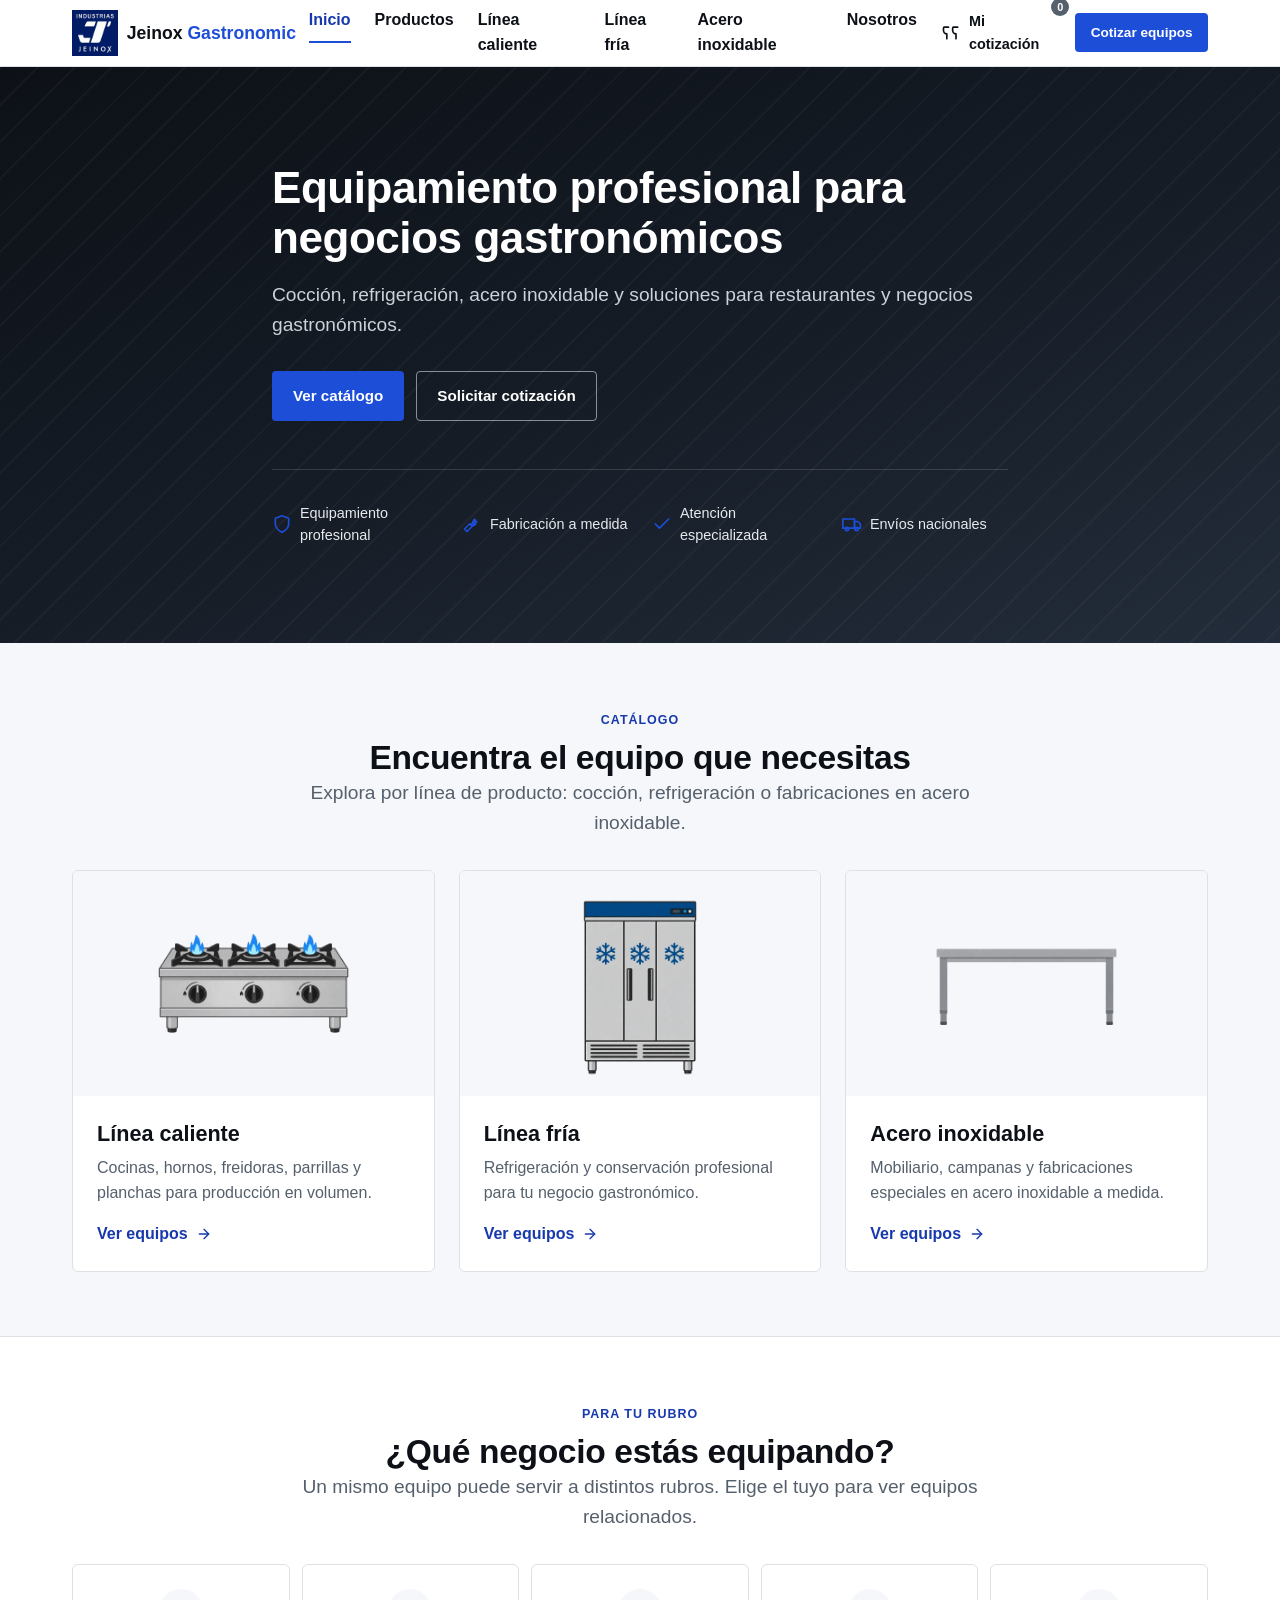
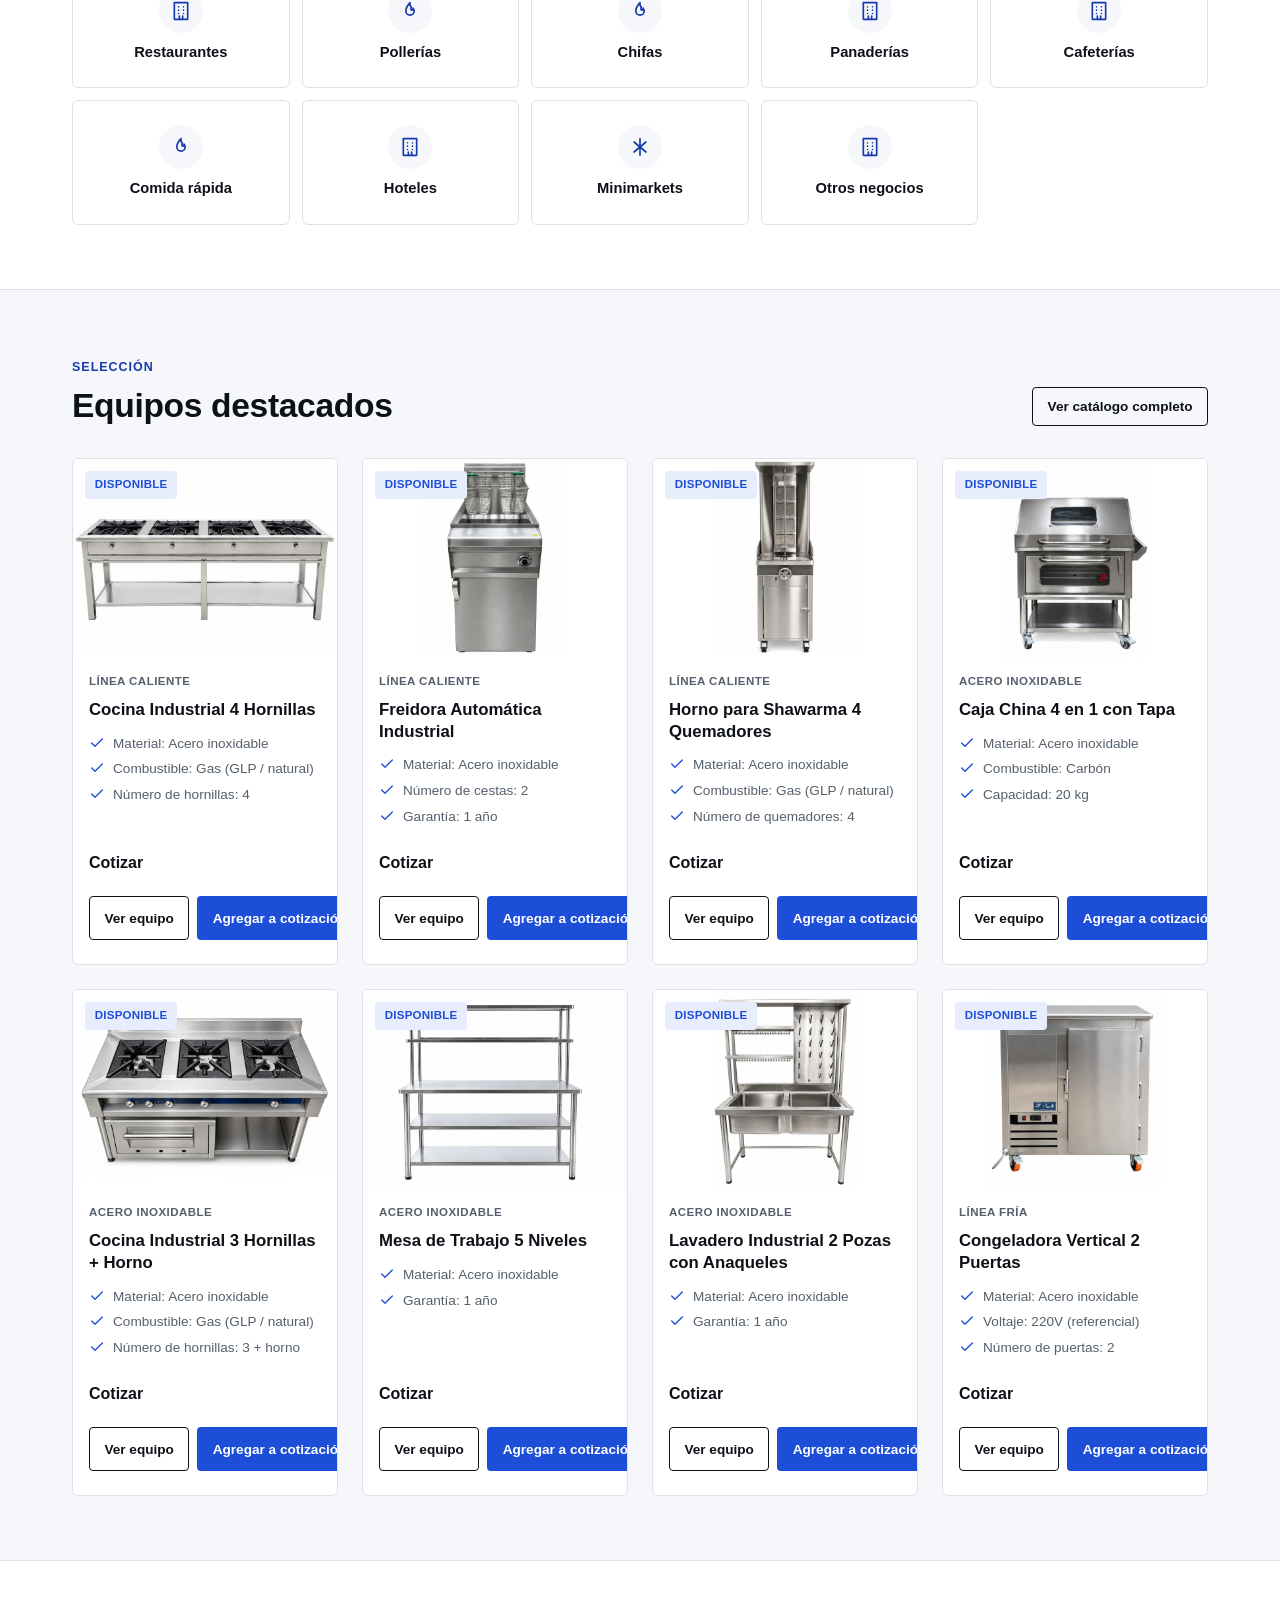
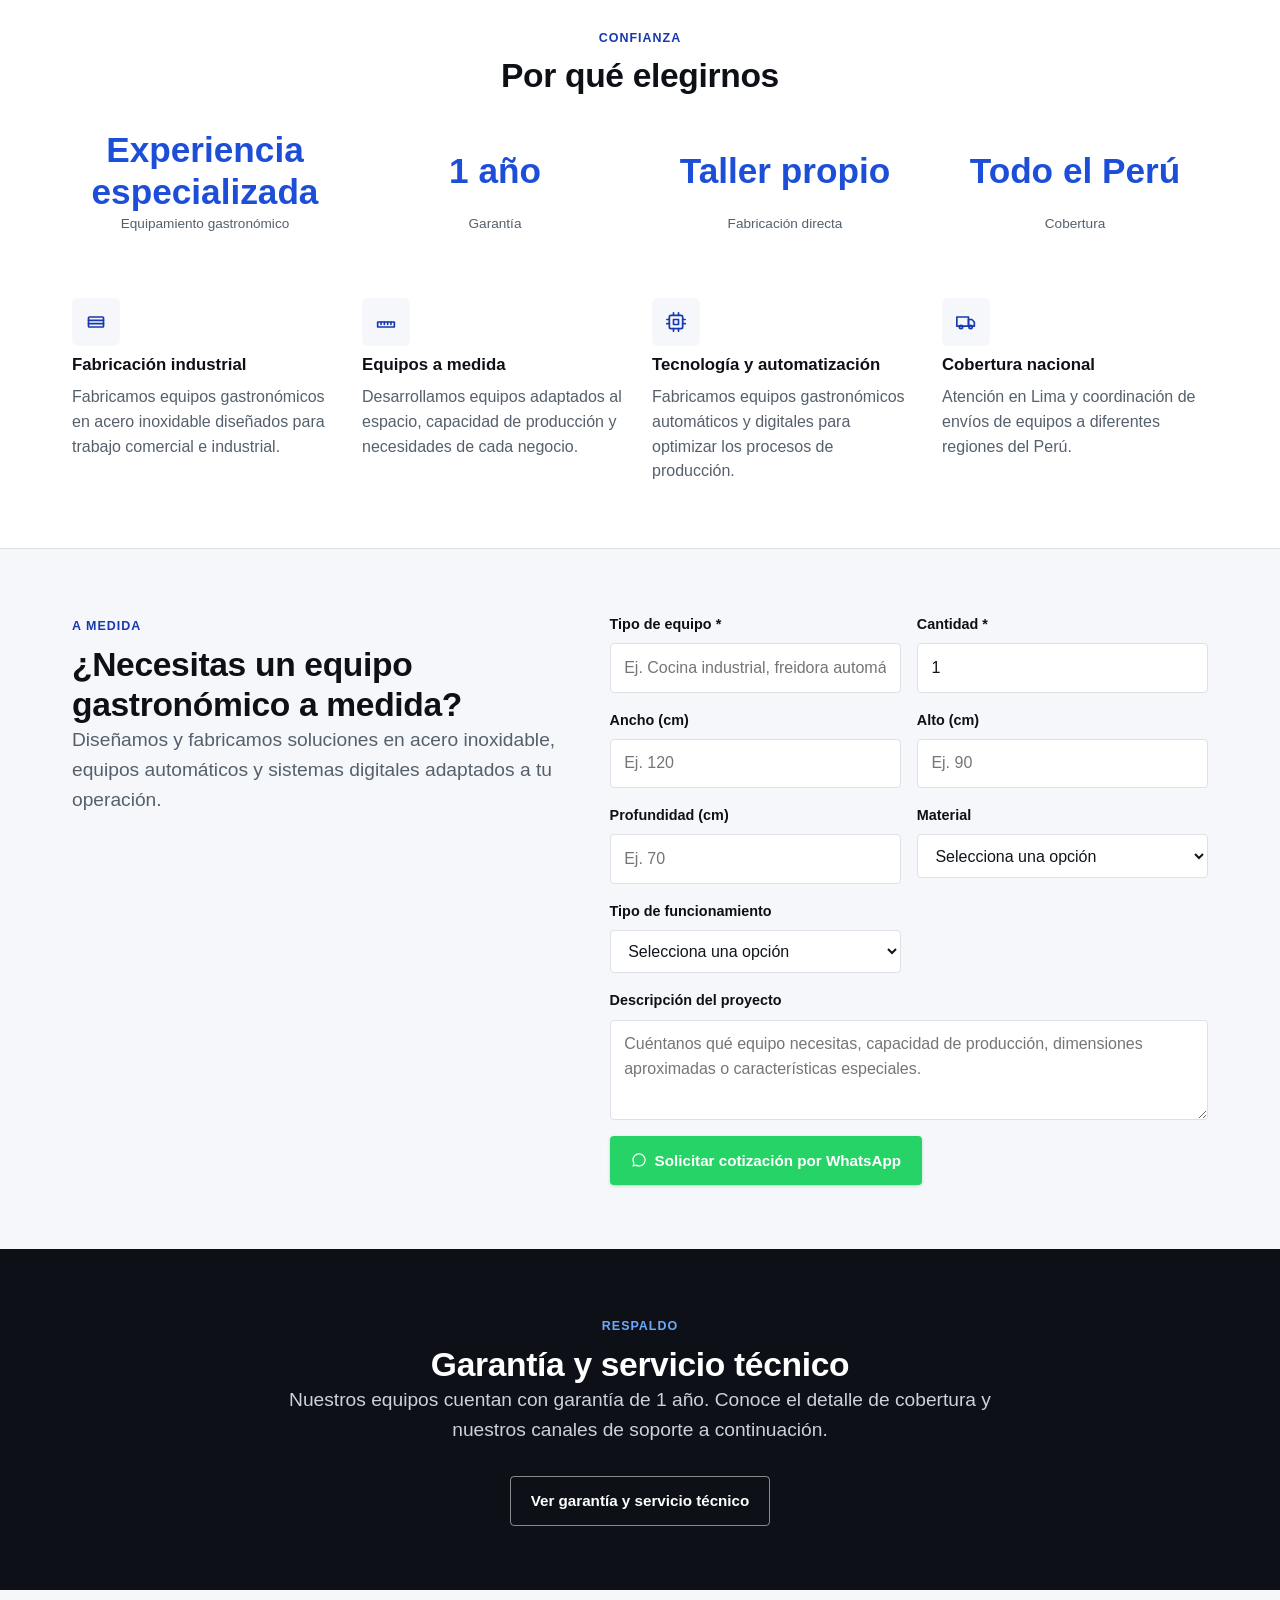
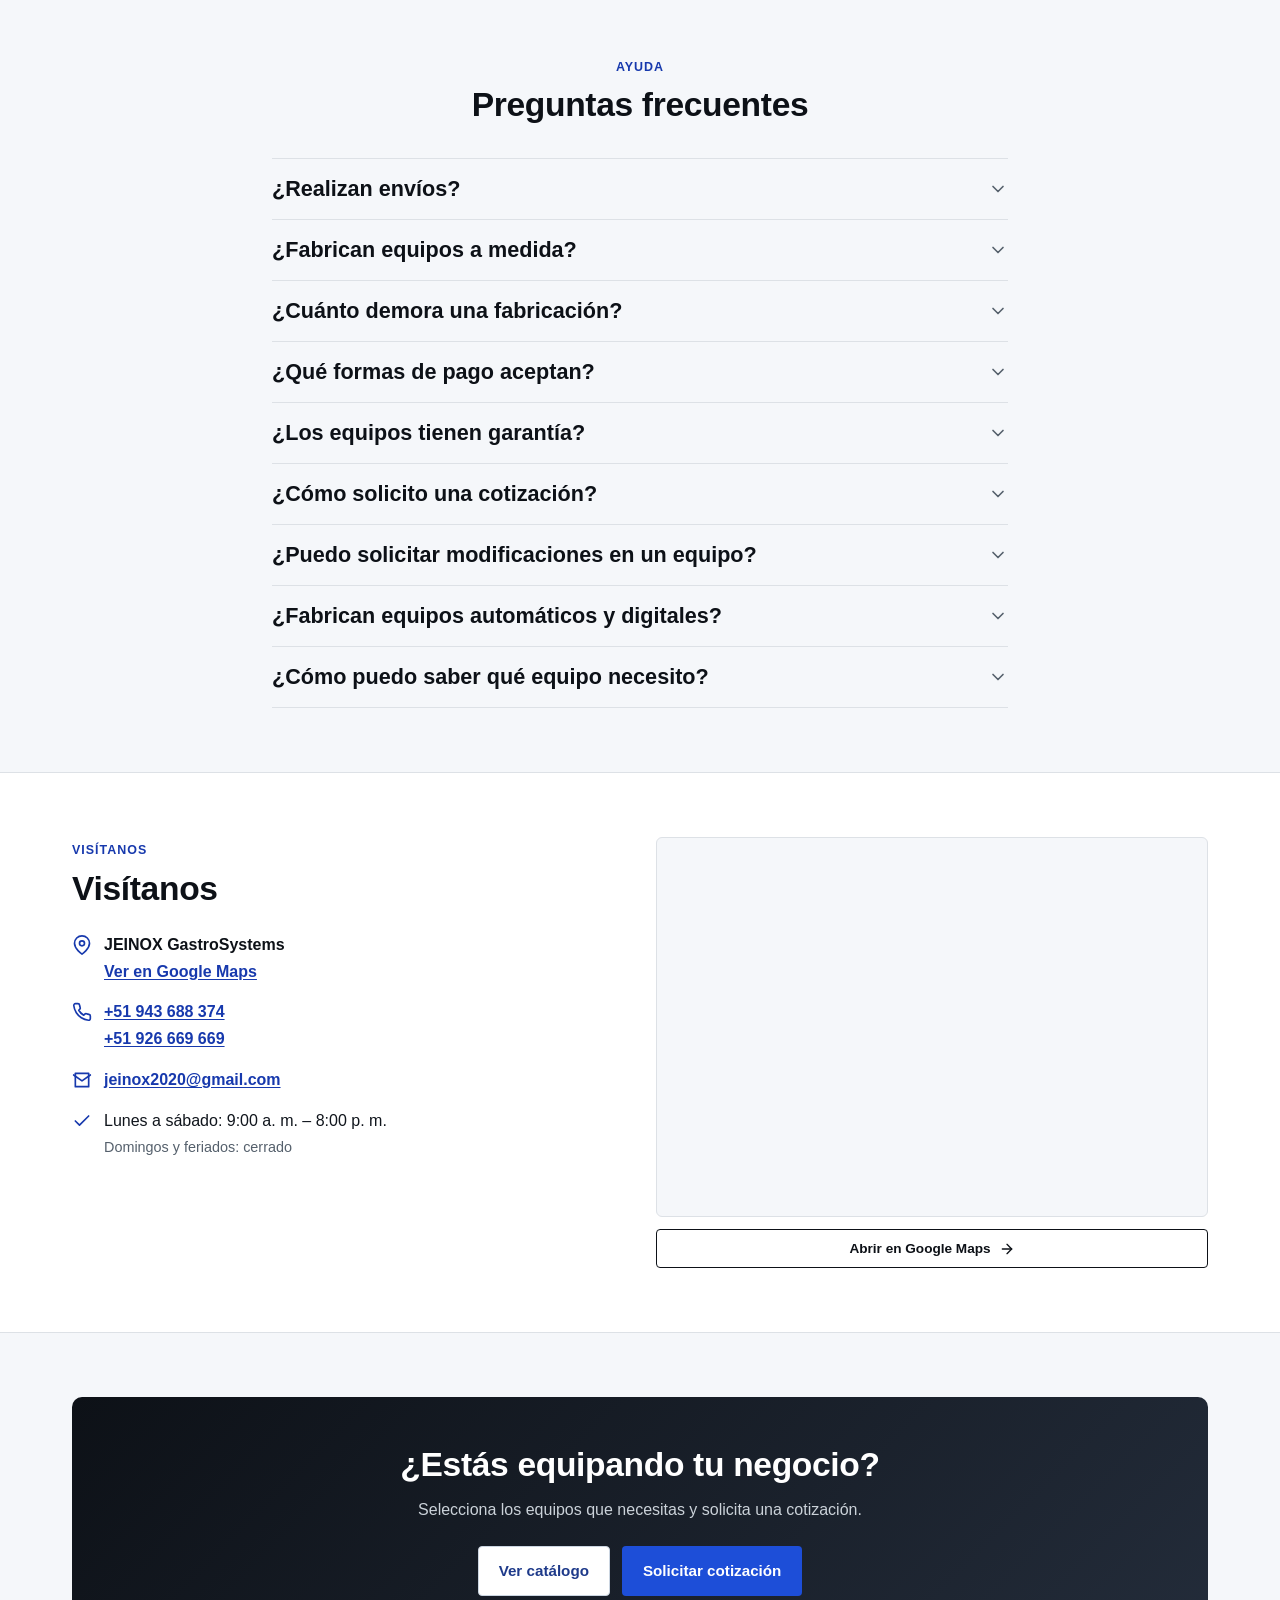
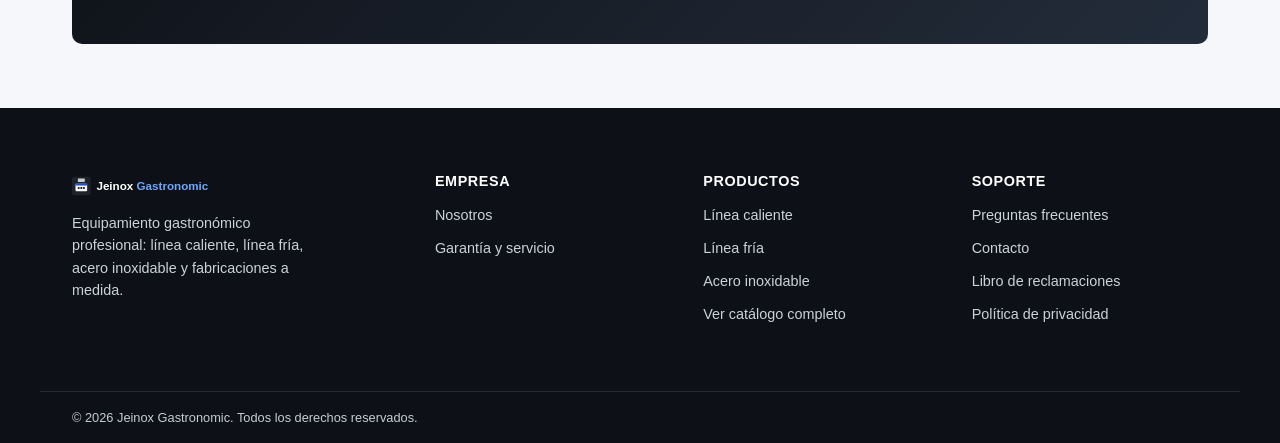
==== commit 62f5ae4a: "Fase 1: ocultar contenido placeholder y preparar el sitio para entrega Limpieza de todo lo que hacía" ====
--- a/index.html
+++ b/index.html
@@ -123,7 +123,6 @@
           </div>
           <a href="catalogo.html" class="btn btn-outline btn-sm">Ver catálogo completo</a>
         </div>
-        <p class="placeholder-note" style="margin-bottom: var(--space-5);">Datos de demostración para probar la interfaz — no representan precios ni especificaciones reales.</p>
         <div class="grid grid-4" id="featuredGrid" aria-live="polite">
           <!-- Generado por js/products.js (initFeaturedGrid) a partir de data/products.js -->
         </div>
@@ -340,7 +339,7 @@
         <div class="section-head section-head--center">
           <span class="eyebrow" style="color:#6ea8fe;">Respaldo</span>
           <h2 id="garantiaTitle">Garantía y servicio técnico</h2>
-          <p class="lead" style="color:#cbd2d9;">Contamos con condiciones de garantía y soporte técnico que se detallarán próximamente con información comercial definitiva.</p>
+          <p class="lead" style="color:#cbd2d9;">Nuestros equipos cuentan con garantía de 1 año. Conoce el detalle de cobertura y nuestros canales de soporte a continuación.</p>
         </div>
         <div class="text-center">
           <a href="garantia.html" class="btn btn-outline-light">Ver garantía y servicio técnico</a>
@@ -515,7 +514,7 @@
         <h4>Empresa</h4>
         <ul>
           <li><a href="nosotros.html">Nosotros</a></li>
-          <li><a href="proyectos.html">Proyectos</a></li>
+          <!-- Enlace "Proyectos" oculto temporalmente (ver nota en el menú principal). -->
           <li><a href="garantia.html">Garantía y servicio</a></li>
         </ul>
       </div>
@@ -540,7 +539,8 @@
     </div>
     <div class="container footer-bottom">
       <p>© <span data-year>2026</span> Jeinox Gastronomic. Todos los derechos reservados.</p>
-      <p class="placeholder-note">Razón social y RUC pendientes de definir.</p>
+      <!-- Pendiente interno: agregar razón social y RUC en cuanto Jeinox los confirme
+           (no visible para el público hasta entonces). -->
     </div>
   </footer>
 
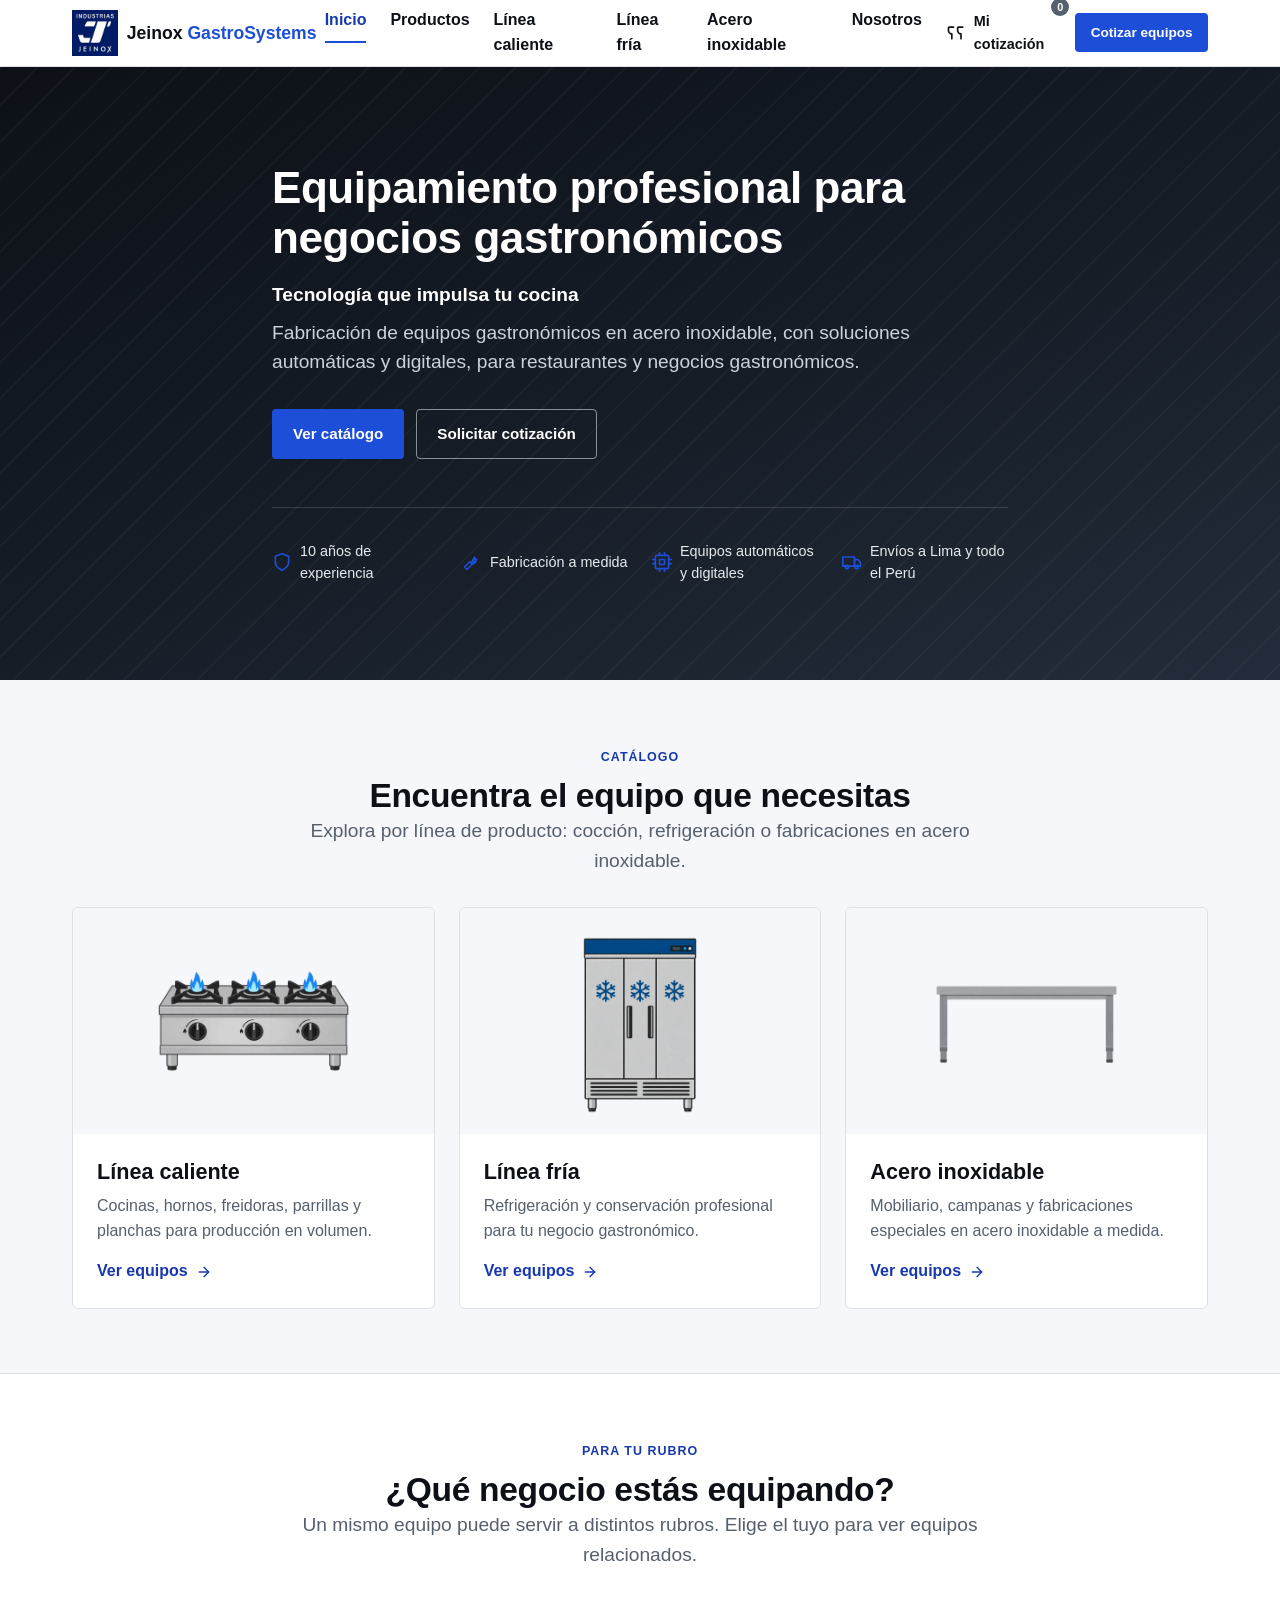
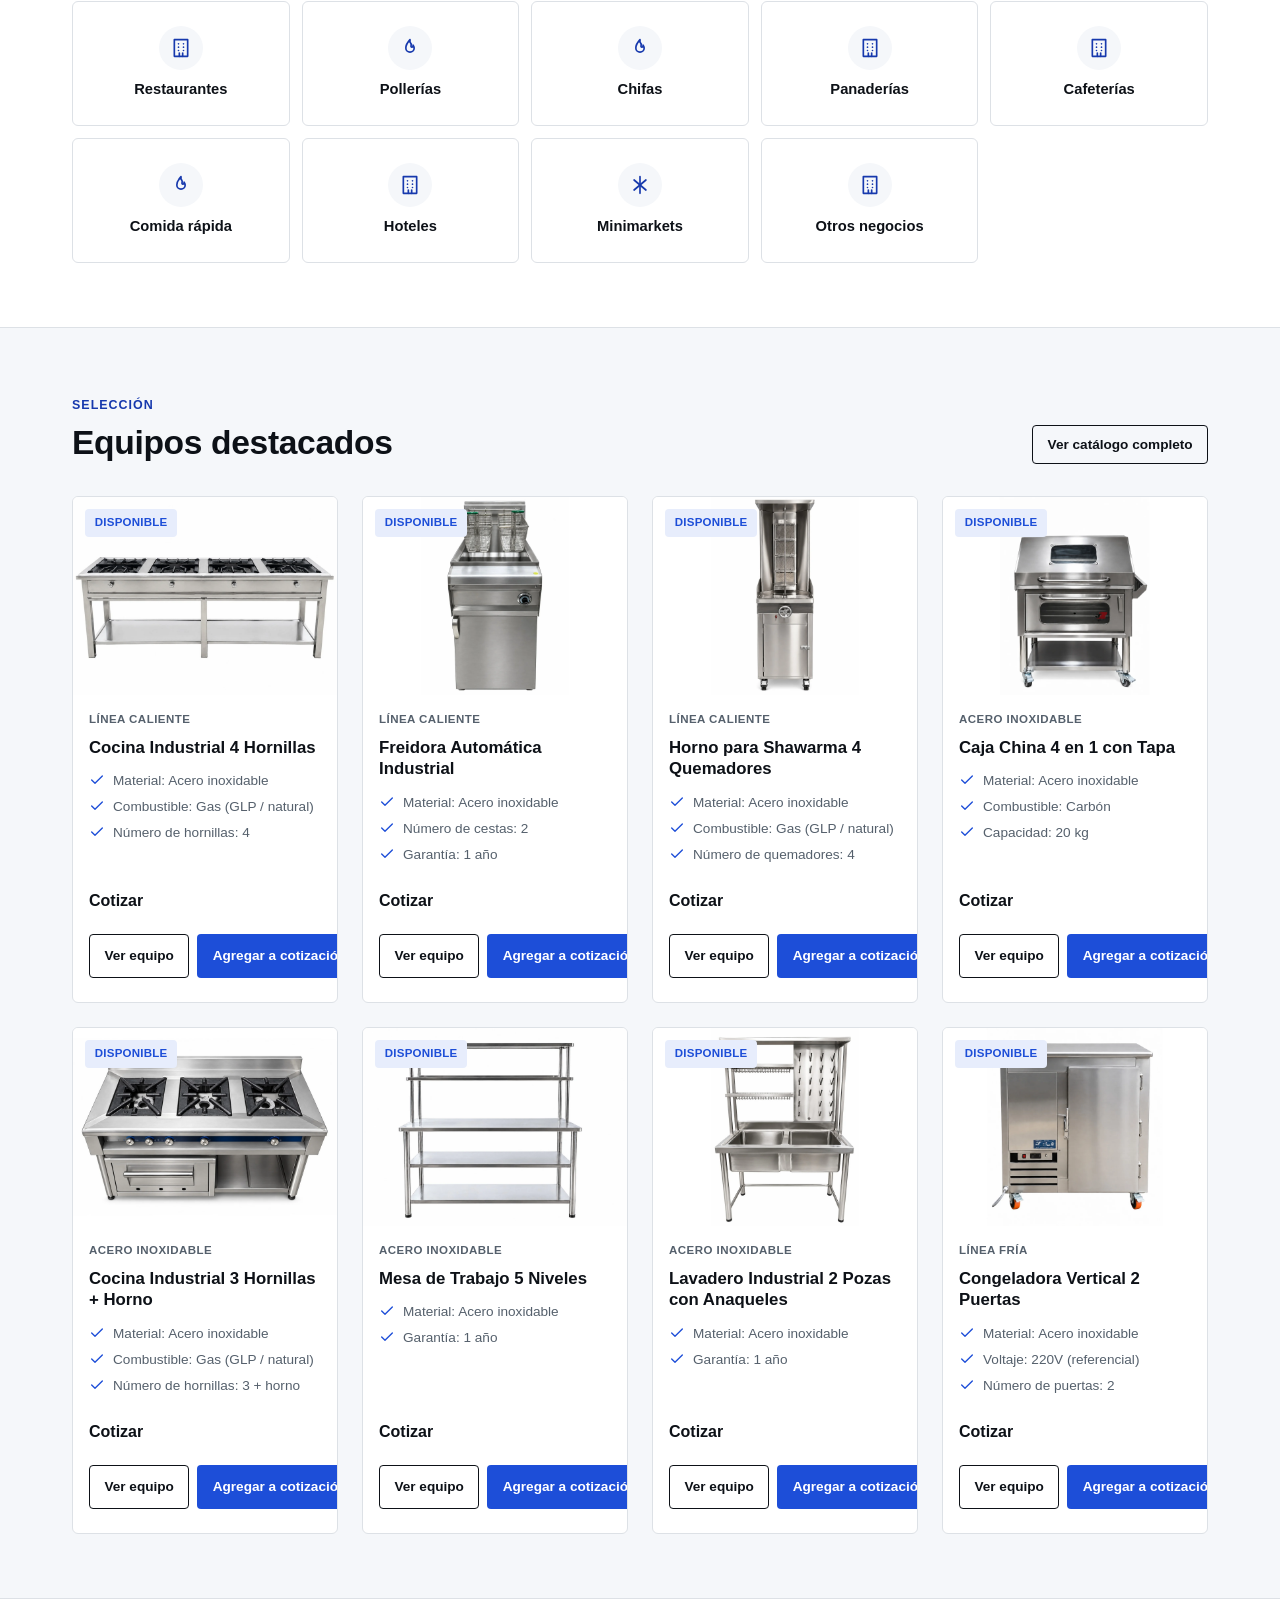
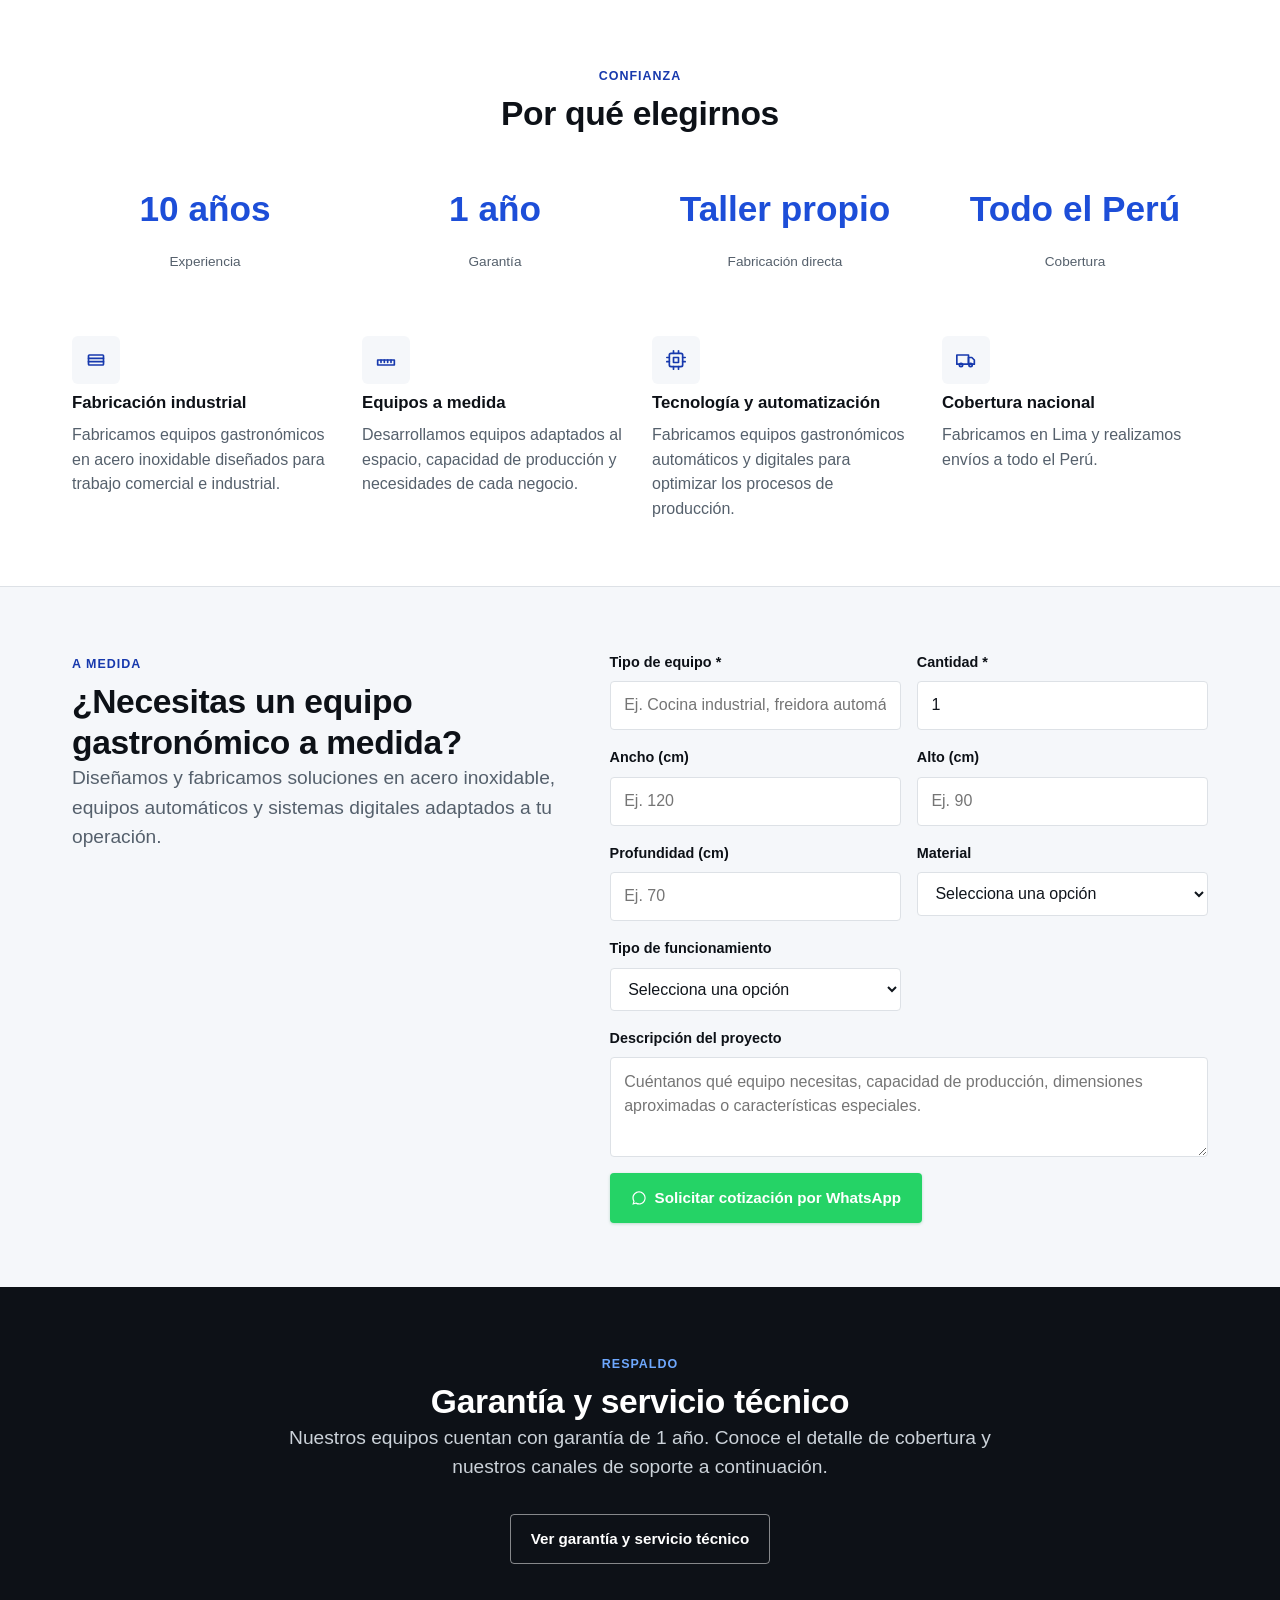
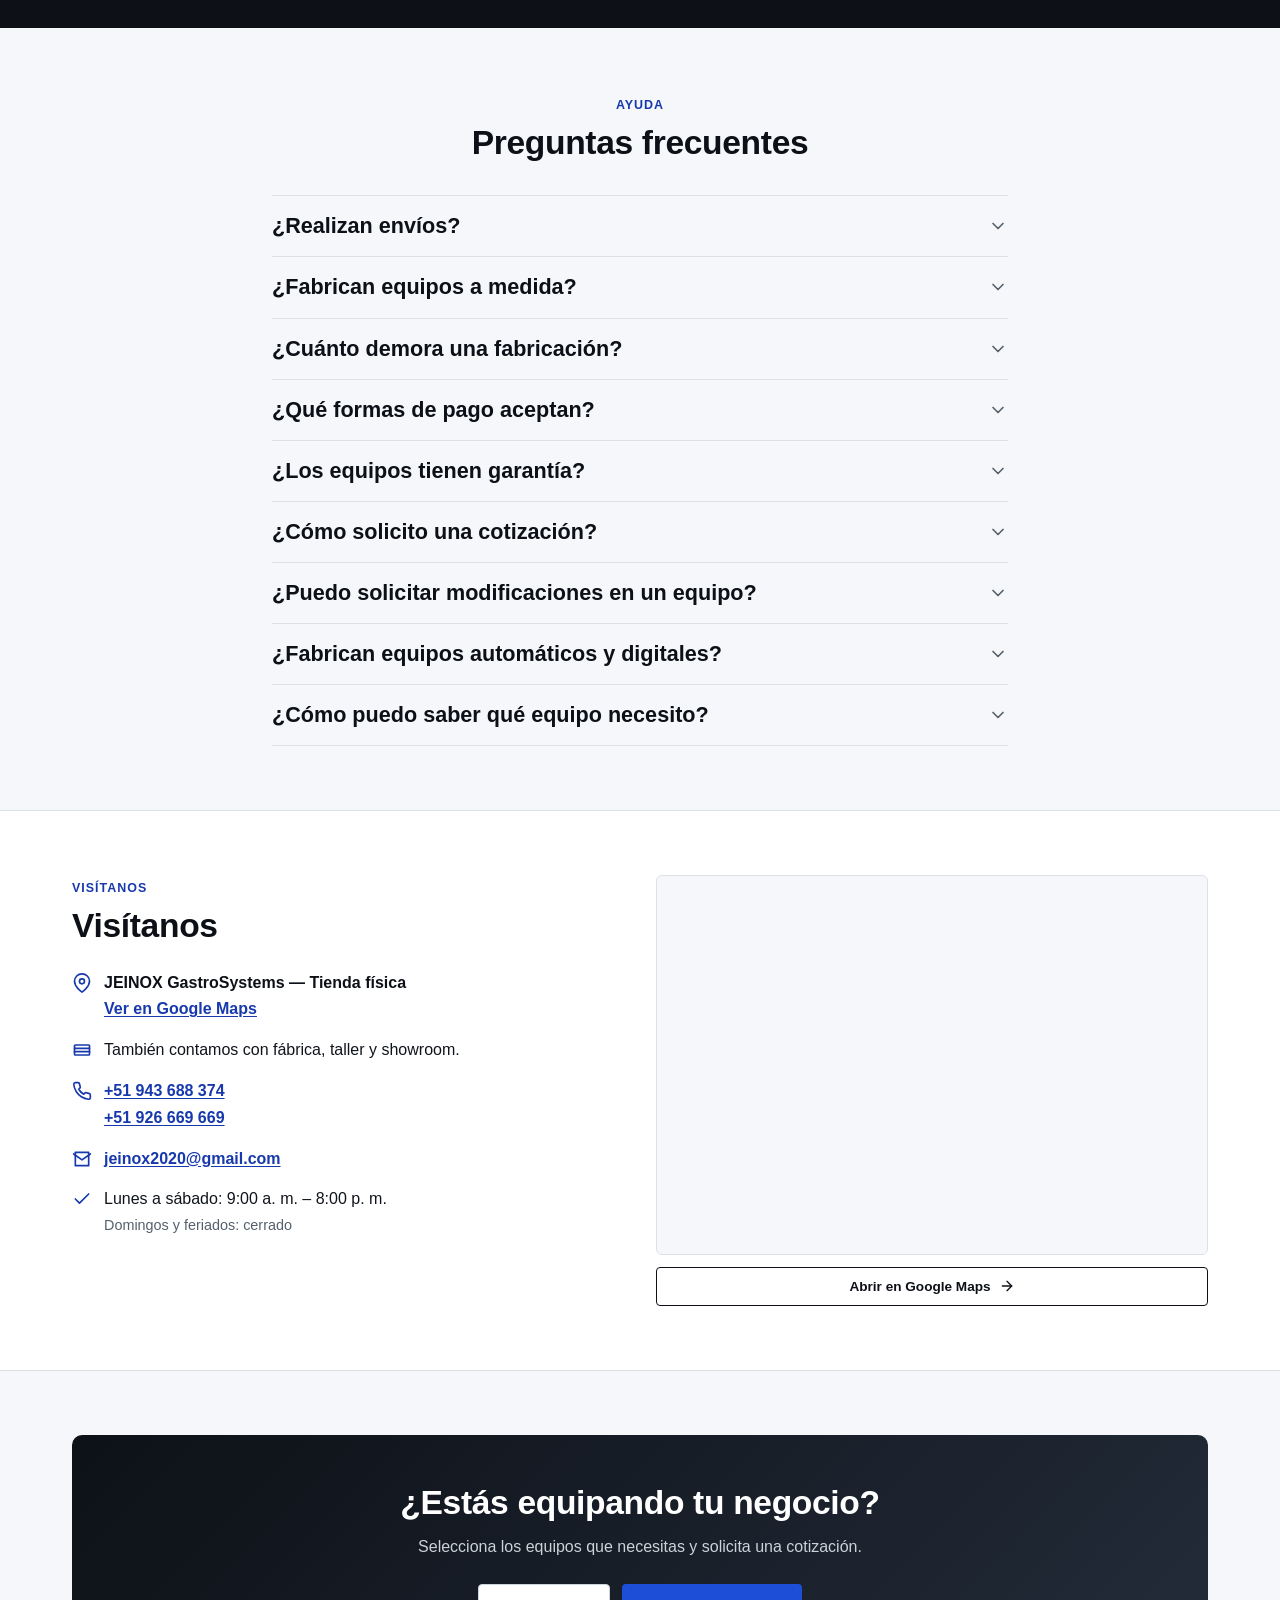
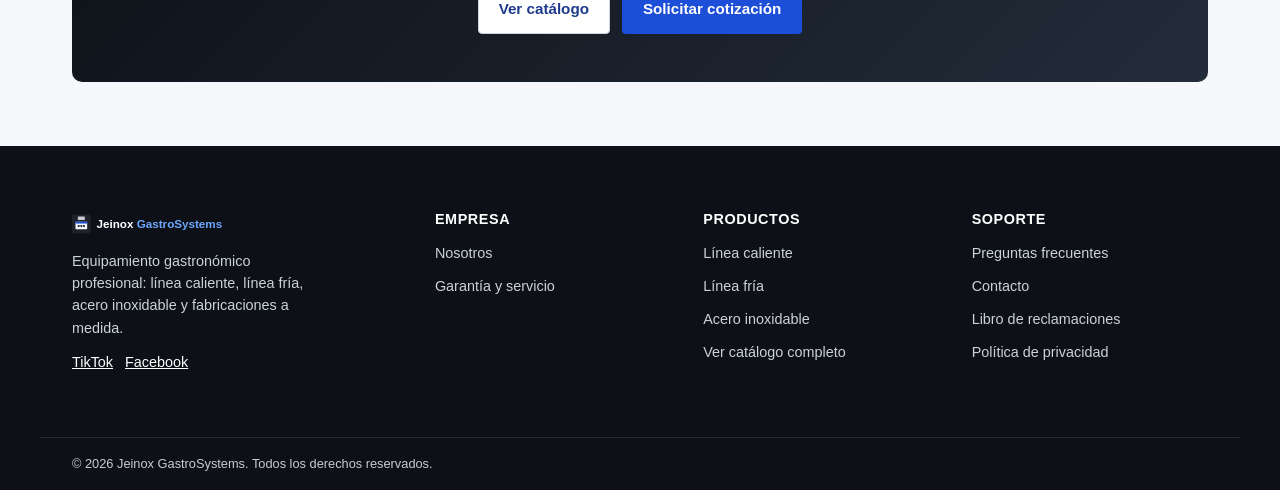
==== commit 54439bbd: "Fase 2: unificar identidad como Jeinox GastroSystems y datos confirmados Unifica la marca en todo el" ====
--- a/index.html
+++ b/index.html
@@ -3,28 +3,28 @@
 <head>
   <meta charset="UTF-8">
   <meta name="viewport" content="width=device-width, initial-scale=1">
-  <title>Jeinox Gastronomic | Equipamiento profesional para negocios gastronómicos</title>
-  <meta name="description" content="Cocinas, hornos, freidoras, refrigeración y acero inoxidable para restaurantes, pollerías, chifas, panaderías y cafeterías. Fabricaciones a medida. Solicita tu cotización.">
+  <title>Jeinox GastroSystems | Equipamiento profesional para negocios gastronómicos</title>
+  <meta name="description" content="Fabricante peruano de equipos gastronómicos profesionales en acero inoxidable, con soluciones automáticas y digitales. Fabricaciones a medida para restaurantes, pollerías, chifas, panaderías y más. Solicita tu cotización.">
   <link rel="canonical" href="https://www.jeinoxgastronomic.example/index.html">
   <meta name="robots" content="index, follow">
   <link rel="icon" href="assets/icons/favicon.svg" type="image/svg+xml">
 
   <meta property="og:type" content="website">
-  <meta property="og:title" content="Jeinox Gastronomic | Equipamiento profesional para negocios gastronómicos">
-  <meta property="og:description" content="Cocción, refrigeración, acero inoxidable y fabricaciones a medida para negocios gastronómicos.">
+  <meta property="og:title" content="Jeinox GastroSystems | Equipamiento profesional para negocios gastronómicos">
+  <meta property="og:description" content="Fabricante peruano de equipos gastronómicos profesionales: acero inoxidable, fabricaciones a medida y soluciones automáticas y digitales.">
   <meta property="og:locale" content="es_PE">
   <meta property="og:url" content="https://www.jeinoxgastronomic.example/index.html">
   <meta property="og:image" content="assets/images/branding/logo.svg">
   <meta name="twitter:card" content="summary">
-  <meta name="twitter:title" content="Jeinox Gastronomic">
+  <meta name="twitter:title" content="Jeinox GastroSystems">
   <meta name="twitter:description" content="Equipamiento profesional para negocios gastronómicos.">
 
   <link rel="stylesheet" href="css/styles.css">
   <script type="application/ld+json">
-  {"@context":"https://schema.org","@type":"Organization","name":"Jeinox Gastronomic","url":"https://www.jeinoxgastronomic.example/","logo":"https://www.jeinoxgastronomic.example/assets/images/branding/logo.svg","email":"jeinox2020@gmail.com","hasMap":"https://maps.app.goo.gl/Go7pqGee3JetVSw69","contactPoint":[{"@type":"ContactPoint","telephone":"+51 943 688 374","contactType":"customer service","areaServed":"PE"},{"@type":"ContactPoint","telephone":"+51 926 669 669","contactType":"customer service","areaServed":"PE"}]}
+  {"@context":"https://schema.org","@type":"Organization","name":"Jeinox GastroSystems","url":"https://www.jeinoxgastronomic.example/","logo":"https://www.jeinoxgastronomic.example/assets/images/branding/logo.svg","email":"jeinox2020@gmail.com","hasMap":"https://maps.app.goo.gl/Go7pqGee3JetVSw69","sameAs":["https://www.tiktok.com/@industrias.jeinox?_r=1&_t=ZS-99twYn4wOai","https://www.facebook.com/share/1Ei9uzwXiP/"],"contactPoint":[{"@type":"ContactPoint","telephone":"+51 943 688 374","contactType":"customer service","areaServed":"PE"},{"@type":"ContactPoint","telephone":"+51 926 669 669","contactType":"customer service","areaServed":"PE"}]}
   </script>
   <script type="application/ld+json">
-  {"@context":"https://schema.org","@type":"FAQPage","mainEntity":[{"@type":"Question","name":"¿Realizan envíos?","acceptedAnswer":{"@type":"Answer","text":"Sí. Coordinamos entregas en Lima y envíos a distintas ciudades del Perú. El costo y tiempo de entrega dependen del tipo de equipo, sus dimensiones y el destino. Al solicitar tu cotización te brindaremos la información correspondiente al transporte."}},{"@type":"Question","name":"¿Fabrican equipos a medida?","acceptedAnswer":{"@type":"Answer","text":"Sí. Fabricamos equipos gastronómicos de acuerdo con las necesidades de cada negocio. Podemos evaluar medidas, distribución, capacidad y características especiales según el espacio y tipo de operación. También desarrollamos soluciones automáticas y digitales para determinados procesos gastronómicos."}},{"@type":"Question","name":"¿Cuánto demora una fabricación?","acceptedAnswer":{"@type":"Answer","text":"El tiempo de fabricación depende del tipo de equipo, sus dimensiones, nivel de personalización y carga de producción disponible. Una vez definidas las características del proyecto, te indicaremos el plazo estimado de fabricación antes de confirmar el pedido."}},{"@type":"Question","name":"¿Qué formas de pago aceptan?","acceptedAnswer":{"@type":"Answer","text":"Contamos con diferentes alternativas de pago según el tipo de pedido o proyecto. Para equipos fabricados a medida pueden establecerse condiciones de adelanto y saldo. Consulta con nuestro equipo comercial para conocer las opciones disponibles para tu cotización."}},{"@type":"Question","name":"¿Los equipos tienen garantía?","acceptedAnswer":{"@type":"Answer","text":"Nuestros equipos cuentan con garantía de fabricación según el producto adquirido y las condiciones establecidas en la cotización. Además, brindamos orientación sobre el uso y mantenimiento adecuado del equipo. Las condiciones específicas de garantía se detallan antes de realizar la compra."}},{"@type":"Question","name":"¿Cómo solicito una cotización?","acceptedAnswer":{"@type":"Answer","text":"Selecciona los equipos que te interesen utilizando el botón \"Agregar a cotización\". Después ingresa a \"Mi cotización\", revisa los productos seleccionados y envíanos tu solicitud. Nuestro equipo recibirá la información para brindarte una cotización de acuerdo con tus requerimientos."}},{"@type":"Question","name":"¿Puedo solicitar modificaciones en un equipo?","acceptedAnswer":{"@type":"Answer","text":"Sí. Si necesitas medidas especiales, configuraciones diferentes o determinadas funcionalidades, indícalo al solicitar tu cotización. Nuestro equipo evaluará la posibilidad de desarrollar el equipo según las necesidades de tu negocio."}},{"@type":"Question","name":"¿Fabrican equipos automáticos y digitales?","acceptedAnswer":{"@type":"Answer","text":"Sí. Esta es una de las especialidades de Jeinox GastroSystems. Desarrollamos soluciones gastronómicas que pueden incorporar sistemas automáticos y digitales para mejorar y simplificar determinados procesos de producción."}},{"@type":"Question","name":"¿Cómo puedo saber qué equipo necesito?","acceptedAnswer":{"@type":"Answer","text":"Puedes enviarnos información sobre tu tipo de negocio, espacio disponible, capacidad de producción y uso que tendrá el equipo. Con esos datos podremos orientarte sobre las alternativas disponibles y preparar una cotización más precisa."}}]}
+  {"@context":"https://schema.org","@type":"FAQPage","mainEntity":[{"@type":"Question","name":"¿Realizan envíos?","acceptedAnswer":{"@type":"Answer","text":"Sí. Coordinamos entregas en Lima y envíos a distintas ciudades del Perú. El costo y tiempo de entrega dependen del tipo de equipo, sus dimensiones y el destino. Al solicitar tu cotización te brindaremos la información correspondiente al transporte."}},{"@type":"Question","name":"¿Fabrican equipos a medida?","acceptedAnswer":{"@type":"Answer","text":"Sí. Fabricamos equipos gastronómicos de acuerdo con las necesidades de cada negocio. Podemos evaluar medidas, distribución, capacidad y características especiales según el espacio y tipo de operación. También desarrollamos soluciones automáticas y digitales para determinados procesos gastronómicos."}},{"@type":"Question","name":"¿Cuánto demora una fabricación?","acceptedAnswer":{"@type":"Answer","text":"El tiempo de fabricación depende del tipo de equipo, sus dimensiones, nivel de personalización y carga de producción disponible. Una vez definidas las características del proyecto, te indicaremos el plazo estimado de fabricación antes de confirmar el pedido."}},{"@type":"Question","name":"¿Qué formas de pago aceptan?","acceptedAnswer":{"@type":"Answer","text":"Aceptamos Yape, Plin, tarjetas, efectivo y transferencia bancaria. Para equipos fabricados a medida pueden establecerse condiciones de adelanto y saldo; consulta con nuestro equipo comercial para conocer las opciones disponibles para tu cotización."}},{"@type":"Question","name":"¿Los equipos tienen garantía?","acceptedAnswer":{"@type":"Answer","text":"Nuestros equipos cuentan con 1 año de garantía de fabricación. Las condiciones específicas se confirman antes de realizar la compra."}},{"@type":"Question","name":"¿Cómo solicito una cotización?","acceptedAnswer":{"@type":"Answer","text":"Selecciona los equipos que te interesen utilizando el botón \"Agregar a cotización\". Después ingresa a \"Mi cotización\", revisa los productos seleccionados y envíanos tu solicitud. Nuestro equipo recibirá la información para brindarte una cotización de acuerdo con tus requerimientos."}},{"@type":"Question","name":"¿Puedo solicitar modificaciones en un equipo?","acceptedAnswer":{"@type":"Answer","text":"Sí. Si necesitas medidas especiales, configuraciones diferentes o determinadas funcionalidades, indícalo al solicitar tu cotización. Nuestro equipo evaluará la posibilidad de desarrollar el equipo según las necesidades de tu negocio."}},{"@type":"Question","name":"¿Fabrican equipos automáticos y digitales?","acceptedAnswer":{"@type":"Answer","text":"Sí. Esta es una de las especialidades de Jeinox GastroSystems. Desarrollamos soluciones gastronómicas que pueden incorporar sistemas automáticos y digitales para mejorar y simplificar determinados procesos de producción."}},{"@type":"Question","name":"¿Cómo puedo saber qué equipo necesito?","acceptedAnswer":{"@type":"Answer","text":"Puedes enviarnos información sobre tu tipo de negocio, espacio disponible, capacidad de producción y uso que tendrá el equipo. Con esos datos podremos orientarte sobre las alternativas disponibles y preparar una cotización más precisa."}}]}
   </script>
 </head>
 <body>
@@ -32,9 +32,9 @@
 
   <header class="site-header" id="siteHeader">
     <div class="container header-inner">
-      <a href="index.html" class="logo" aria-label="Jeinox Gastronomic — Inicio">
-        <img class="logo-mark" src="assets/images/branding/logo-mark.webp" alt="Jeinox Gastronomic" width="240" height="240">
-        <span class="logo-wordmark">Jeinox <strong>Gastronomic</strong></span>
+      <a href="index.html" class="logo" aria-label="Jeinox GastroSystems — Inicio">
+        <img class="logo-mark" src="assets/images/branding/logo-mark.webp" alt="Jeinox GastroSystems" width="240" height="240">
+        <span class="logo-wordmark">Jeinox <strong>GastroSystems</strong></span>
       </a>
 
       <nav class="main-nav" id="mainNav" aria-label="Navegación principal">
@@ -71,16 +71,17 @@
     <section class="hero">
       <div class="container hero-inner">
         <h1>Equipamiento profesional para negocios gastronómicos</h1>
-        <p class="lead">Cocción, refrigeración, acero inoxidable y soluciones para restaurantes y negocios gastronómicos.</p>
+        <p class="lead" style="font-weight:700; color:#fff; margin-bottom:var(--space-2);">Tecnología que impulsa tu cocina</p>
+        <p class="lead">Fabricación de equipos gastronómicos en acero inoxidable, con soluciones automáticas y digitales, para restaurantes y negocios gastronómicos.</p>
         <div class="hero-actions">
           <a href="catalogo.html" class="btn btn-primary">Ver catálogo</a>
           <a href="cotizacion.html" class="btn btn-outline-light">Solicitar cotización</a>
         </div>
         <ul class="trust-badges">
-          <li><svg class="icon" aria-hidden="true"><use href="assets/icons/sprite.svg#icon-shield"/></svg>Equipamiento profesional</li>
+          <li><svg class="icon" aria-hidden="true"><use href="assets/icons/sprite.svg#icon-shield"/></svg>10 años de experiencia</li>
           <li><svg class="icon" aria-hidden="true"><use href="assets/icons/sprite.svg#icon-wrench"/></svg>Fabricación a medida</li>
-          <li><svg class="icon" aria-hidden="true"><use href="assets/icons/sprite.svg#icon-check"/></svg>Atención especializada</li>
-          <li><svg class="icon" aria-hidden="true"><use href="assets/icons/sprite.svg#icon-truck"/></svg>Envíos nacionales</li>
+          <li><svg class="icon" aria-hidden="true"><use href="assets/icons/sprite.svg#icon-cpu"/></svg>Equipos automáticos y digitales</li>
+          <li><svg class="icon" aria-hidden="true"><use href="assets/icons/sprite.svg#icon-truck"/></svg>Envíos a Lima y todo el Perú</li>
         </ul>
       </div>
     </section>
@@ -137,7 +138,7 @@
           <h2 id="whyTitle">Por qué elegirnos</h2>
         </div>
         <div class="stats-grid" style="margin-bottom: var(--space-8);">
-          <div class="stat-item"><span class="stat-value">Experiencia especializada</span><span class="stat-label">Equipamiento gastronómico</span></div>
+          <div class="stat-item"><span class="stat-value">10 años</span><span class="stat-label">Experiencia</span></div>
           <div class="stat-item"><span class="stat-value">1 año</span><span class="stat-label">Garantía</span></div>
           <div class="stat-item"><span class="stat-value">Taller propio</span><span class="stat-label">Fabricación directa</span></div>
           <div class="stat-item"><span class="stat-value">Todo el Perú</span><span class="stat-label">Cobertura</span></div>
@@ -161,7 +162,7 @@
           <div class="why-item">
             <span class="icon-wrap"><svg class="icon" aria-hidden="true"><use href="assets/icons/sprite.svg#icon-truck"/></svg></span>
             <h3 class="h4">Cobertura nacional</h3>
-            <p class="text-muted">Atención en Lima y coordinación de envíos de equipos a diferentes regiones del Perú.</p>
+            <p class="text-muted">Fabricamos en Lima y realizamos envíos a todo el Perú.</p>
           </div>
         </div>
       </div>
@@ -389,7 +390,7 @@
                 <svg class="icon" aria-hidden="true"><use href="assets/icons/sprite.svg#icon-chevron-down"/></svg>
               </button>
             </h3>
-            <div class="accordion-panel" id="faq4"><div class="accordion-panel__inner">Contamos con diferentes alternativas de pago según el tipo de pedido o proyecto. Para equipos fabricados a medida pueden establecerse condiciones de adelanto y saldo. Consulta con nuestro equipo comercial para conocer las opciones disponibles para tu cotización.</div></div>
+            <div class="accordion-panel" id="faq4"><div class="accordion-panel__inner">Aceptamos Yape, Plin, tarjetas, efectivo y transferencia bancaria. Para equipos fabricados a medida pueden establecerse condiciones de adelanto y saldo; consulta con nuestro equipo comercial para conocer las opciones disponibles para tu cotización.</div></div>
           </div>
           <div class="accordion-item">
             <h3>
@@ -398,7 +399,7 @@
                 <svg class="icon" aria-hidden="true"><use href="assets/icons/sprite.svg#icon-chevron-down"/></svg>
               </button>
             </h3>
-            <div class="accordion-panel" id="faq5"><div class="accordion-panel__inner">Nuestros equipos cuentan con garantía de fabricación según el producto adquirido y las condiciones establecidas en la cotización. Además, brindamos orientación sobre el uso y mantenimiento adecuado del equipo. Las condiciones específicas de garantía se detallan antes de realizar la compra. Ver <a href="garantia.html">Garantía y servicio técnico</a>.</div></div>
+            <div class="accordion-panel" id="faq5"><div class="accordion-panel__inner">Nuestros equipos cuentan con 1 año de garantía de fabricación. Las condiciones específicas se confirman antes de realizar la compra. Ver <a href="garantia.html">Garantía y servicio técnico</a>.</div></div>
           </div>
           <div class="accordion-item">
             <h3>
@@ -450,9 +451,13 @@
             <li>
               <svg class="icon" aria-hidden="true"><use href="assets/icons/sprite.svg#icon-map-pin"/></svg>
               <span>
-                <strong class="location-list__name">JEINOX GastroSystems</strong>
+                <strong class="location-list__name">JEINOX GastroSystems — Tienda física</strong>
                 <a href="https://maps.app.goo.gl/Go7pqGee3JetVSw69" target="_blank" rel="noopener">Ver en Google Maps</a>
               </span>
+            </li>
+            <li>
+              <svg class="icon" aria-hidden="true"><use href="assets/icons/sprite.svg#icon-steel"/></svg>
+              <span>También contamos con fábrica, taller y showroom.</span>
             </li>
             <li>
               <svg class="icon" aria-hidden="true"><use href="assets/icons/sprite.svg#icon-phone"/></svg>
@@ -507,8 +512,12 @@
   <footer class="site-footer">
     <div class="container footer-top">
       <div class="footer-brand">
-        <img class="logo-img" src="assets/images/branding/logo-light.svg" alt="Jeinox Gastronomic">
+        <img class="logo-img" src="assets/images/branding/logo-light.svg" alt="Jeinox GastroSystems">
         <p>Equipamiento gastronómico profesional: línea caliente, línea fría, acero inoxidable y fabricaciones a medida.</p>
+        <div class="footer-social" style="display:flex; gap: var(--space-3); margin-top: var(--space-3);">
+          <a href="https://www.tiktok.com/@industrias.jeinox?_r=1&_t=ZS-99twYn4wOai" target="_blank" rel="noopener noreferrer" aria-label="Jeinox GastroSystems en TikTok" style="color:#fff; text-decoration:underline; font-size:0.9rem;">TikTok</a>
+          <a href="https://www.facebook.com/share/1Ei9uzwXiP/" target="_blank" rel="noopener noreferrer" aria-label="Jeinox GastroSystems en Facebook" style="color:#fff; text-decoration:underline; font-size:0.9rem;">Facebook</a>
+        </div>
       </div>
       <div class="footer-col">
         <h4>Empresa</h4>
@@ -538,7 +547,7 @@
       </div>
     </div>
     <div class="container footer-bottom">
-      <p>© <span data-year>2026</span> Jeinox Gastronomic. Todos los derechos reservados.</p>
+      <p>© <span data-year>2026</span> Jeinox GastroSystems. Todos los derechos reservados.</p>
       <!-- Pendiente interno: agregar razón social y RUC en cuanto Jeinox los confirme
            (no visible para el público hasta entonces). -->
     </div>
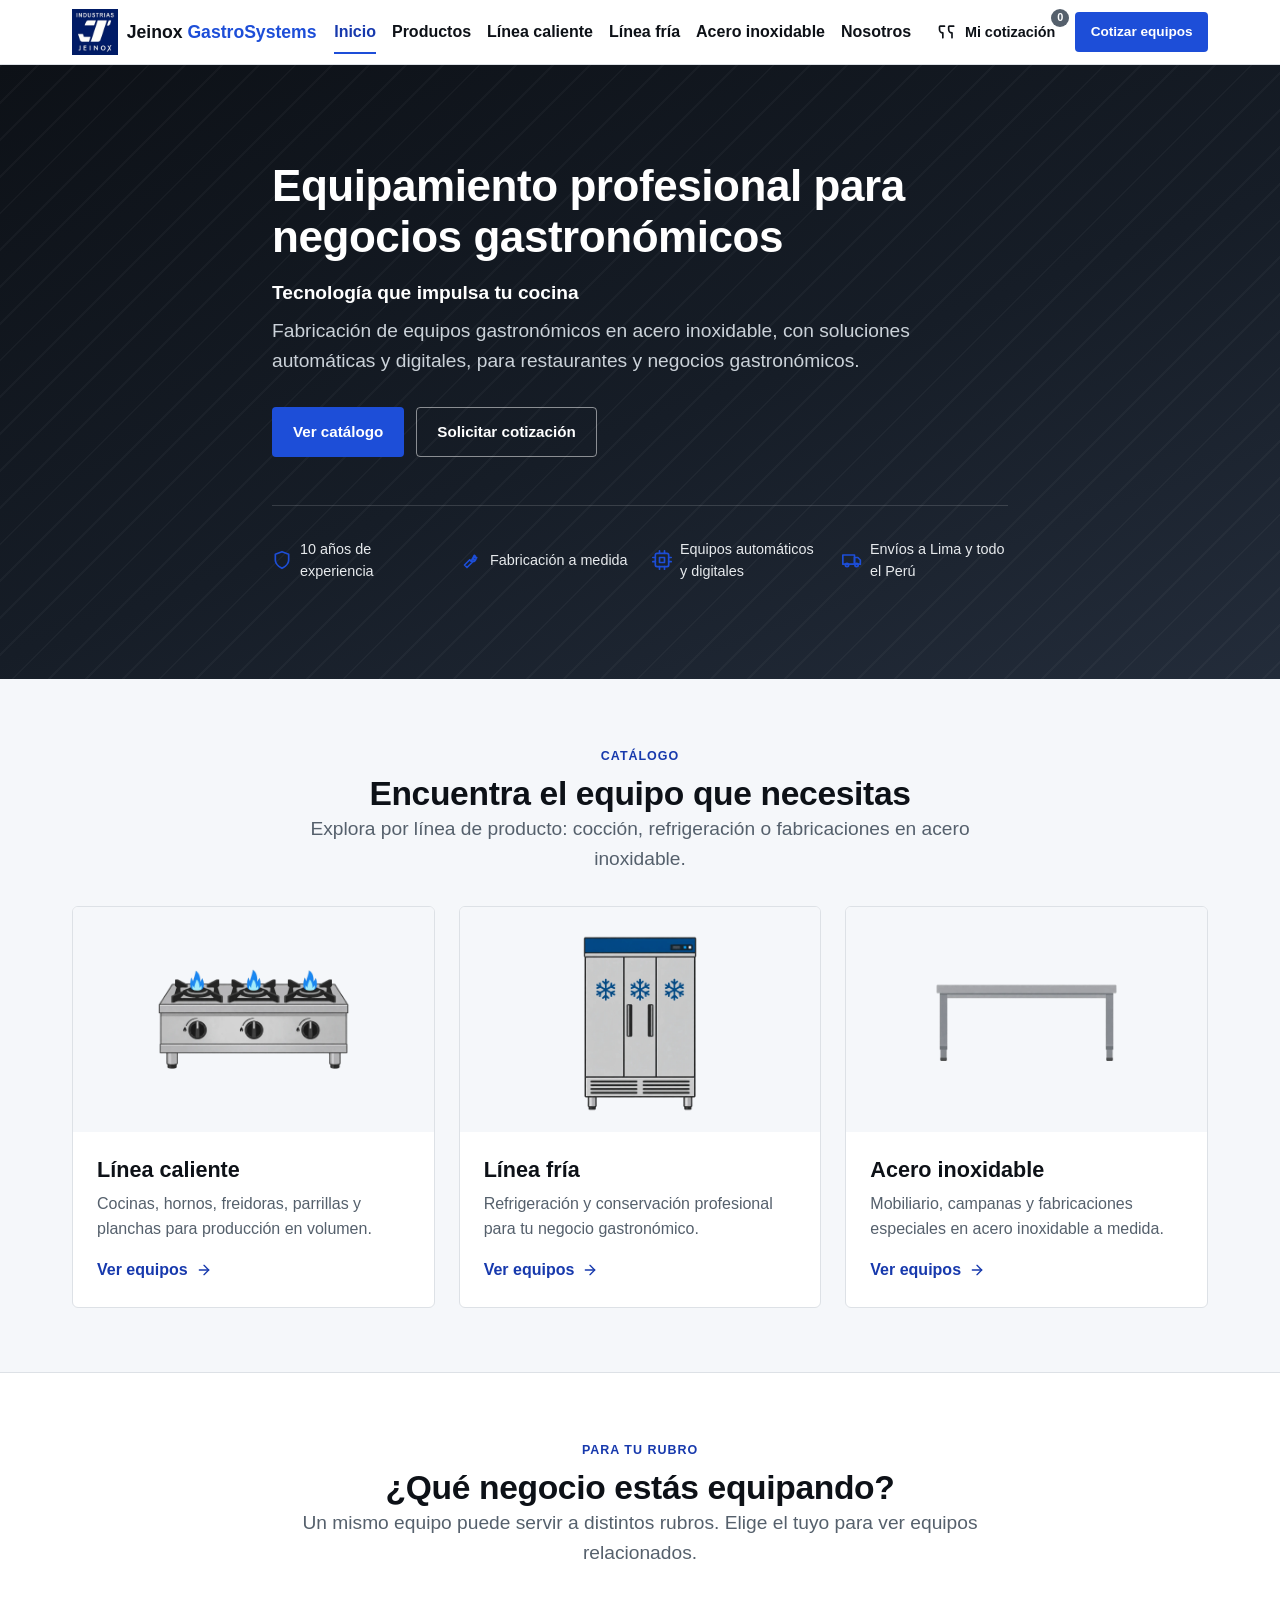
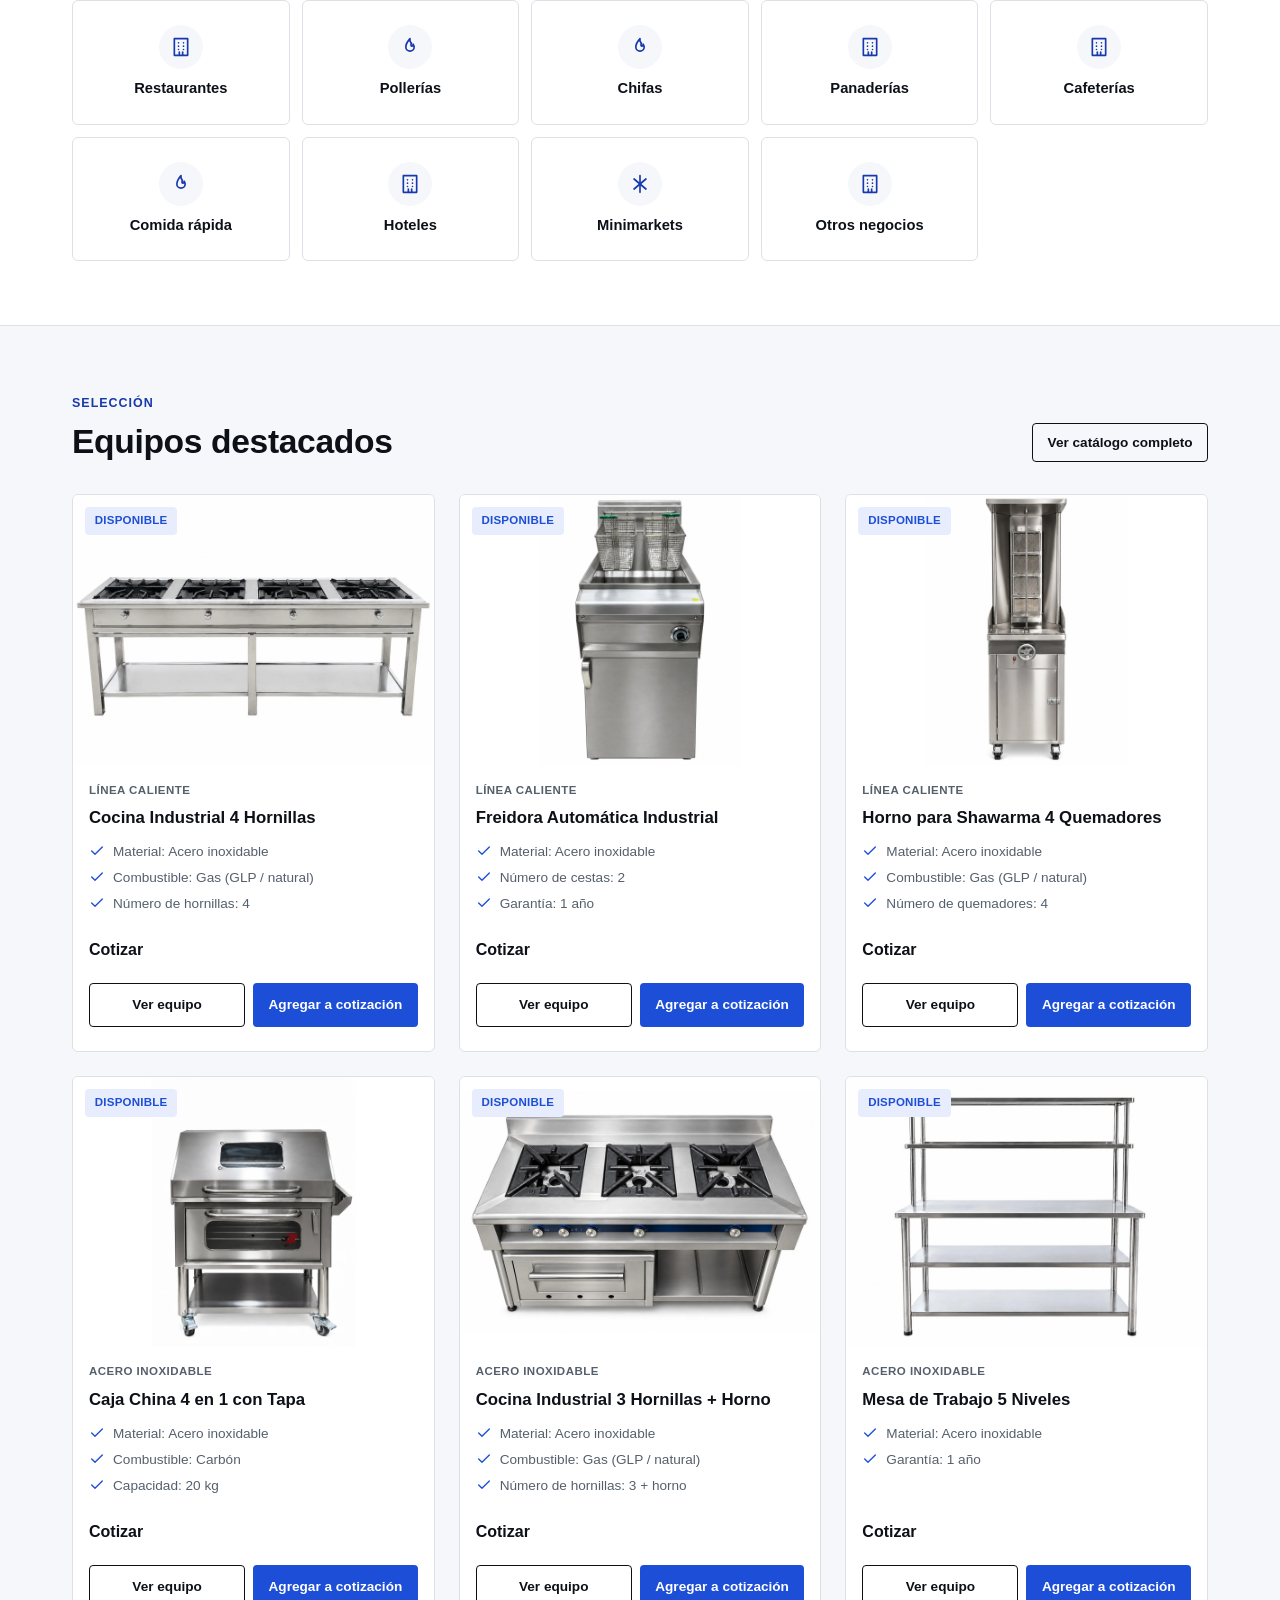
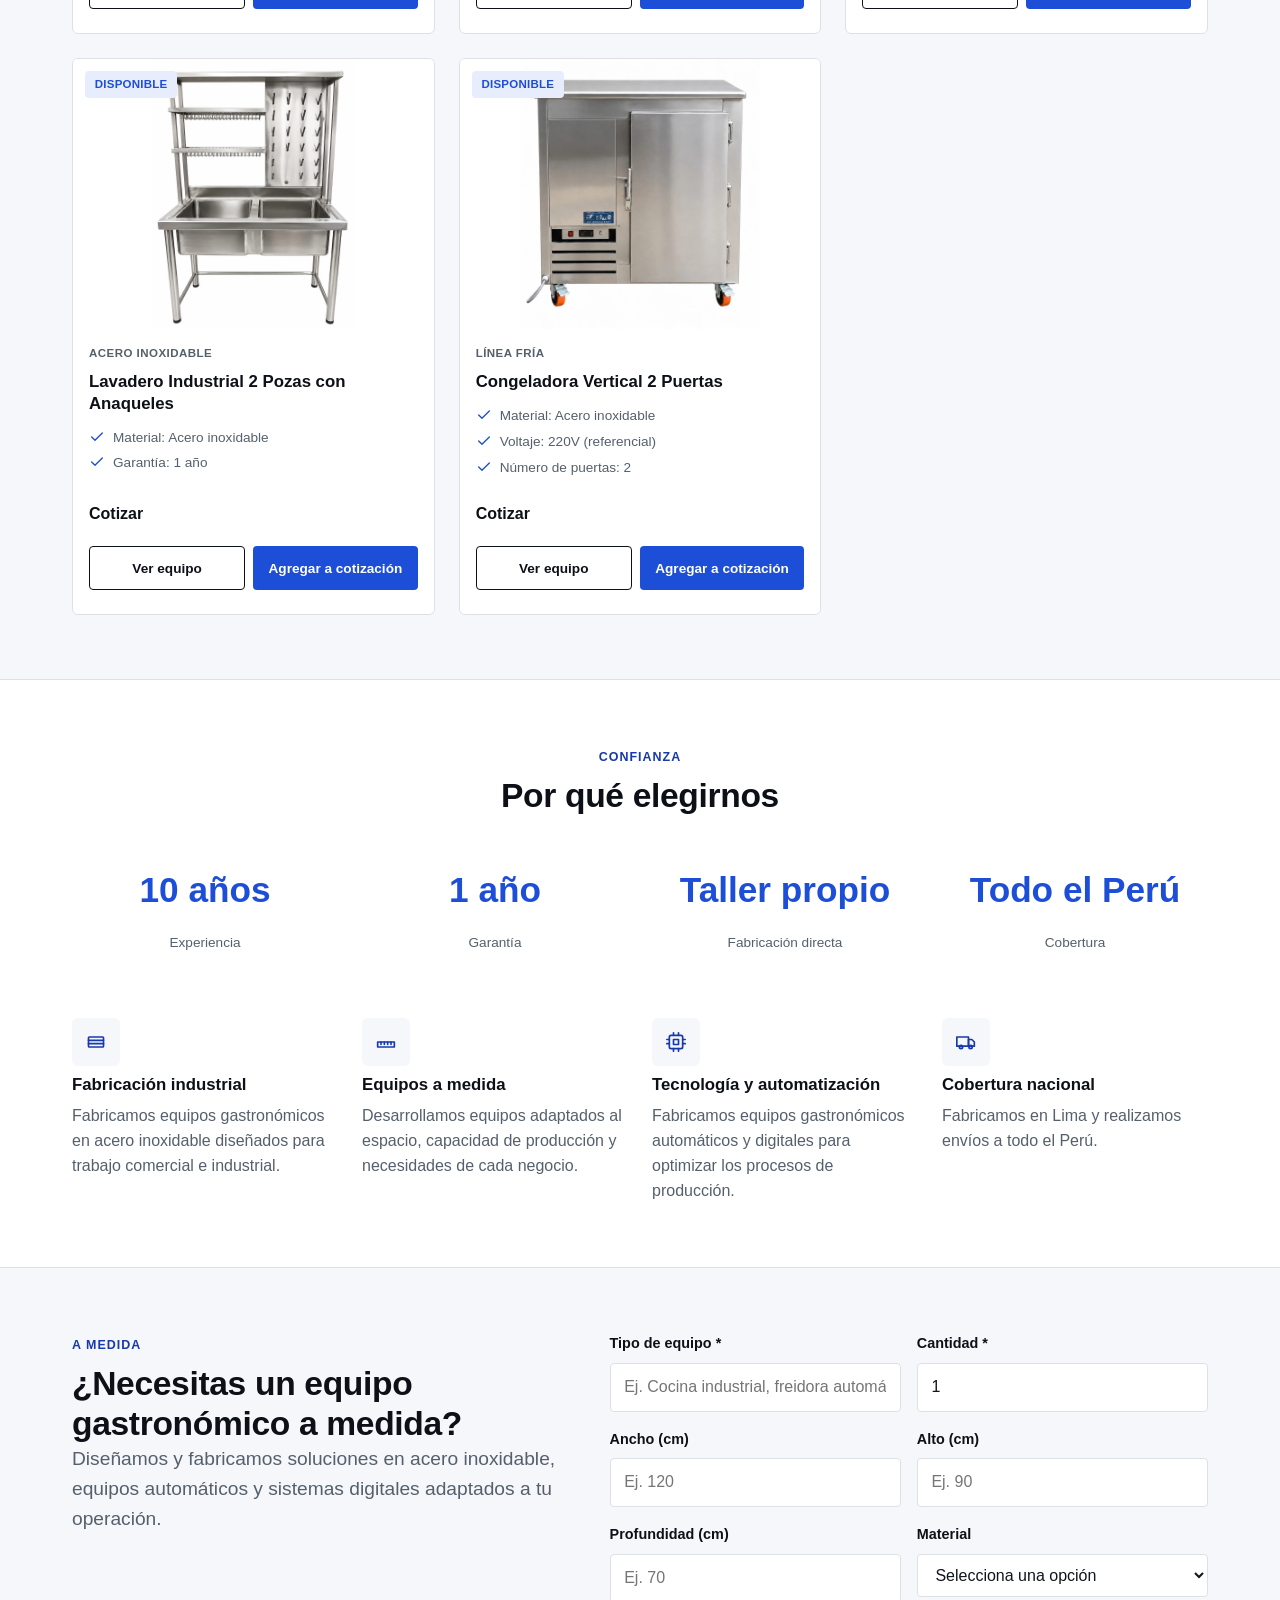
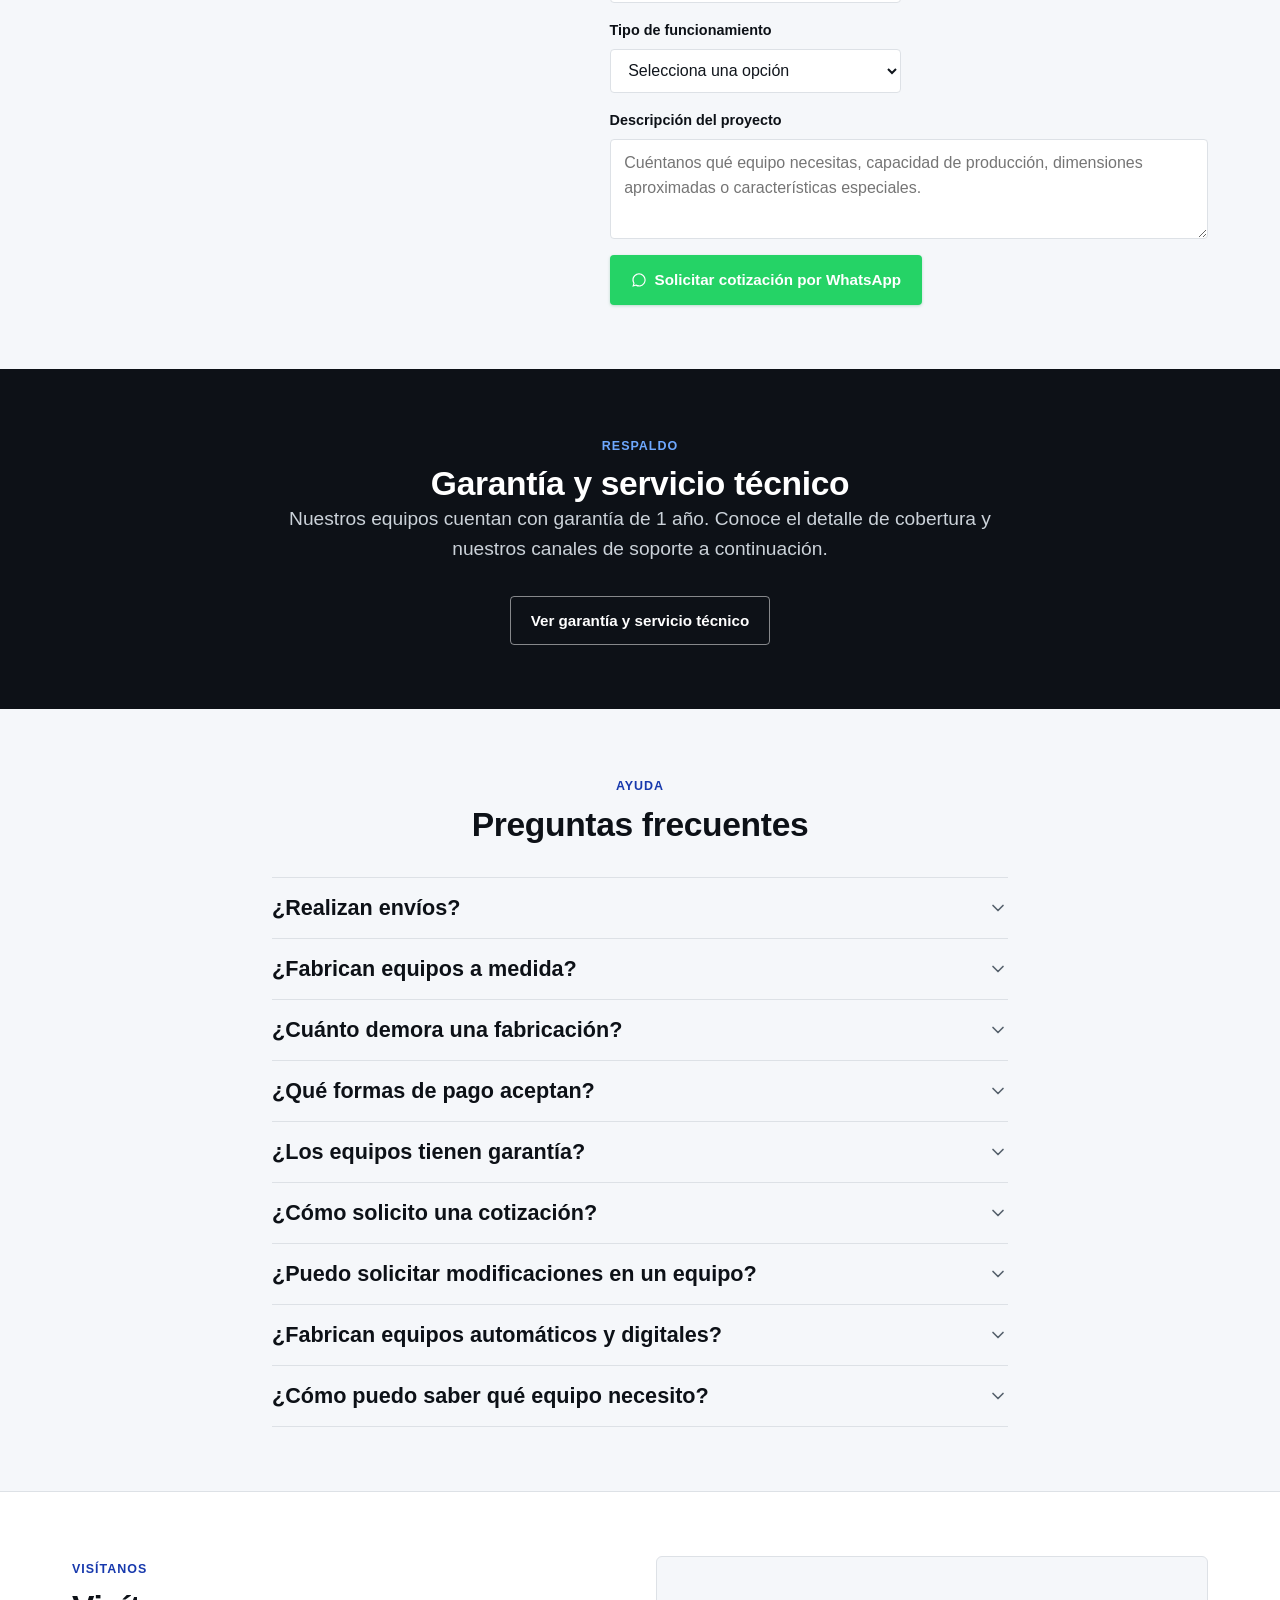
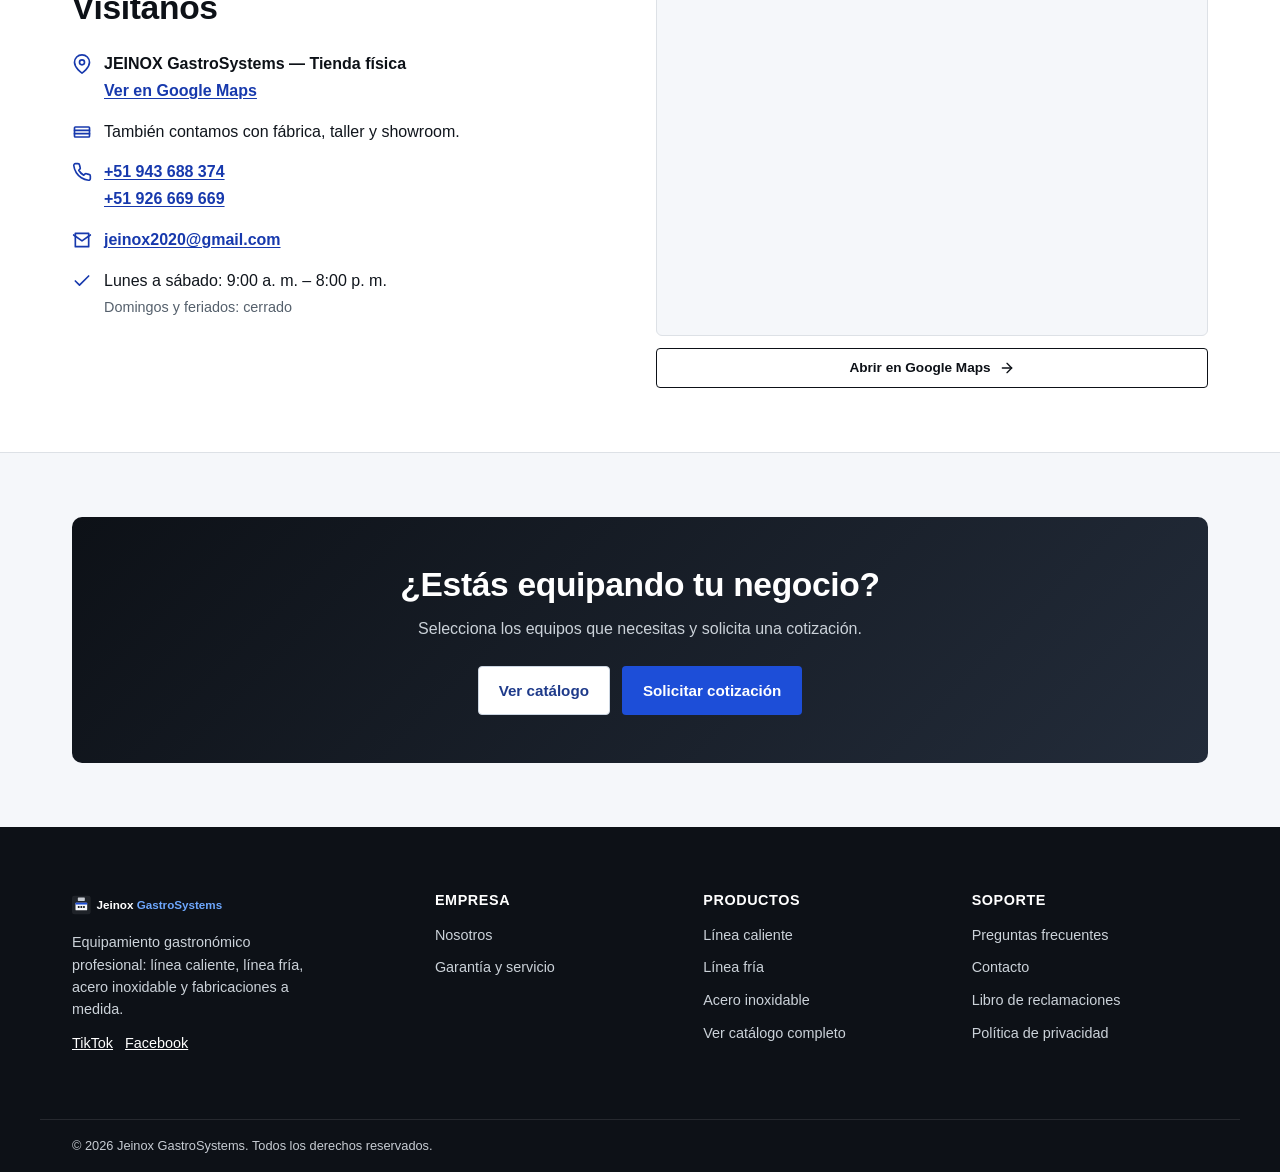
==== commit 609bb2c6: "Fase 3: corregir overflow horizontal real en header, catálogo y cotización Corrige tres causas técni" ====
--- a/index.html
+++ b/index.html
@@ -124,7 +124,7 @@
           </div>
           <a href="catalogo.html" class="btn btn-outline btn-sm">Ver catálogo completo</a>
         </div>
-        <div class="grid grid-4" id="featuredGrid" aria-live="polite">
+        <div class="grid grid-cards" id="featuredGrid" aria-live="polite">
           <!-- Generado por js/products.js (initFeaturedGrid) a partir de data/products.js -->
         </div>
       </div>
--- a/css/styles.css
+++ b/css/styles.css
@@ -202,6 +202,16 @@
   .grid-4 { grid-template-columns: repeat(4, 1fr); }
 }
 
+/* Grid de tarjetas de producto (catálogo, destacados, relacionados):
+   a diferencia de .grid-4 (usada también por contenido sin botones,
+   como los pasos de "Nuestro proceso de fabricación"), estas tarjetas
+   necesitan un ancho mínimo garantizado para que sus dos botones
+   ("Ver equipo" / "Agregar a cotización") quepan uno junto al otro sin
+   recortarse. auto-fit + minmax agrega columnas según el espacio
+   disponible en vez de forzar siempre 4, evitando ese recorte a
+   cualquier ancho. */
+.grid-cards { grid-template-columns: repeat(auto-fit, minmax(300px, 1fr)); }
+
 .visually-hidden {
   position: absolute !important;
   width: 1px; height: 1px;
@@ -312,7 +322,7 @@
   display: flex;
   align-items: center;
   justify-content: space-between;
-  gap: var(--space-4);
+  gap: var(--space-3);
   min-height: var(--header-h);
 }
 
@@ -330,7 +340,11 @@
 }
 .logo-wordmark {
   font-weight: 800;
-  font-size: 1.02rem;
+  /* clamp() en vez de un salto brusco por breakpoint: a 320-360px
+     (los teléfonos más angostos) "Jeinox GastroSystems" + el ícono +
+     el botón de menú no caben en una sola línea a tamaño completo;
+     de ~400px en adelante ya vuelve a su tamaño normal (1.02rem). */
+  font-size: clamp(0.85rem, 3vw + 0.28rem, 1.02rem);
   line-height: 1.15;
   color: var(--color-ink);
   white-space: nowrap;
@@ -421,7 +435,14 @@
 
 body.nav-is-open { overflow: hidden; }
 
-@media (min-width: 1024px) {
+/* El menú de escritorio (enlaces en línea + botón "Cotizar equipos"
+   visible) se activa recién en 1280px, no en 1024px. Con el ancho de
+   marca + 6 enlaces + "Mi cotización" + CTA que tiene esta cabecera,
+   1024-1279px no alcanza a mostrarlos todos en una sola fila sin
+   recortarse: en ese rango se mantiene el menú hamburguesa (que ya
+   funciona correctamente a cualquier ancho) en vez de forzar un
+   layout que no cabe. Ver FASE_3_RESPONSIVE_JEINOX.md. */
+@media (min-width: 1280px) {
   .main-nav {
     position: static;
     inset: auto;
@@ -429,7 +450,12 @@
     background: none;
     overflow: visible;
   }
-  .nav-list { flex-direction: row; padding: 0; gap: var(--space-5); }
+  .nav-list {
+    flex-direction: row;
+    flex-wrap: wrap;
+    padding: 0;
+    gap: var(--space-2) var(--space-4);
+  }
   .nav-list li { border-bottom: 0; }
   .nav-list a { padding: var(--space-2) 0; position: relative; }
   .nav-list a::after {
@@ -738,7 +764,13 @@
 /* --------------------------------------------------------------------------
    12. COTIZACIÓN
    -------------------------------------------------------------------------- */
-.quote-table-wrap { overflow-x: auto; }
+/* overscroll-behavior-x:contain evita que, en móvil, un gesto de
+   scroll horizontal sobre la tabla (más ancha que la pantalla a
+   propósito, para no comprimir sus columnas) se "encadene" y arrastre
+   la página completa hacia los lados; el scroll queda contenido
+   dentro de este wrapper, como se espera de una tabla con scroll
+   propio. */
+.quote-table-wrap { overflow-x: auto; overscroll-behavior-x: contain; max-width: 100%; }
 .quote-table { min-width: 560px; }
 .quote-table th {
   text-align: left;
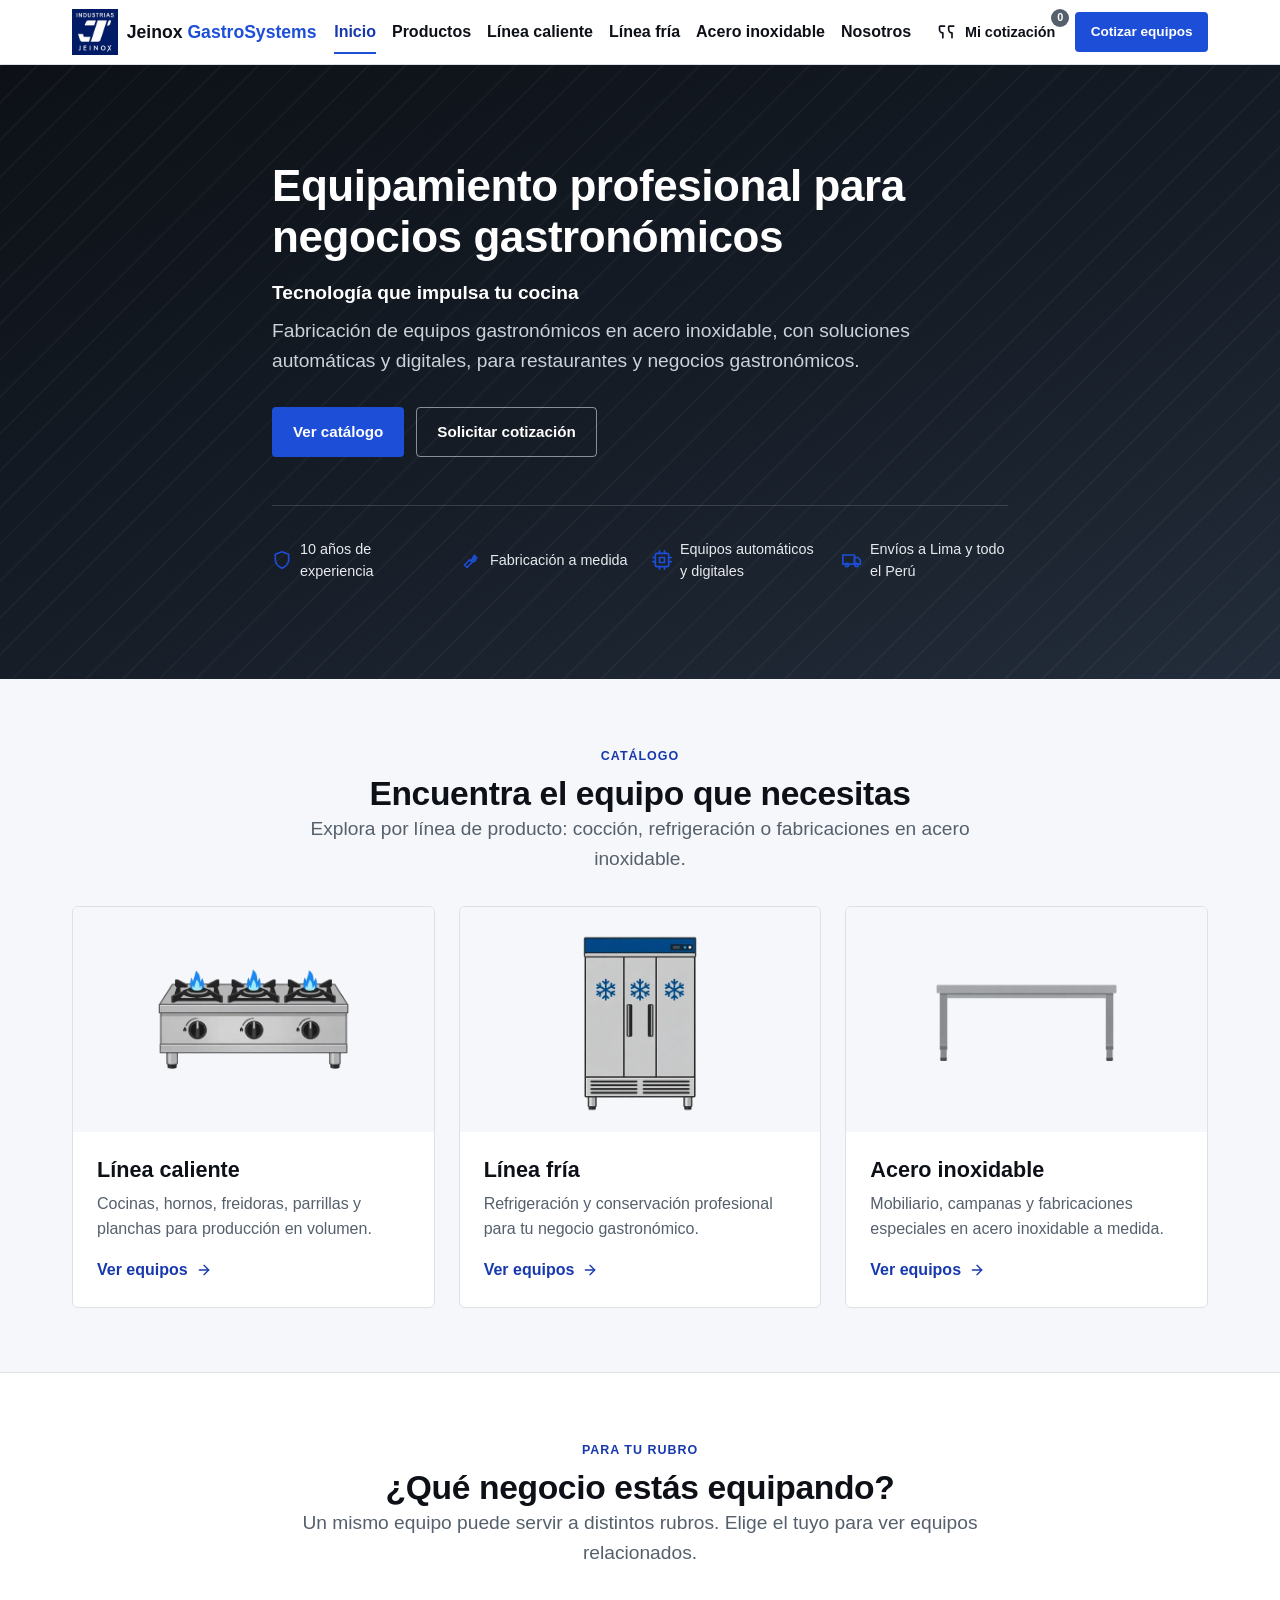
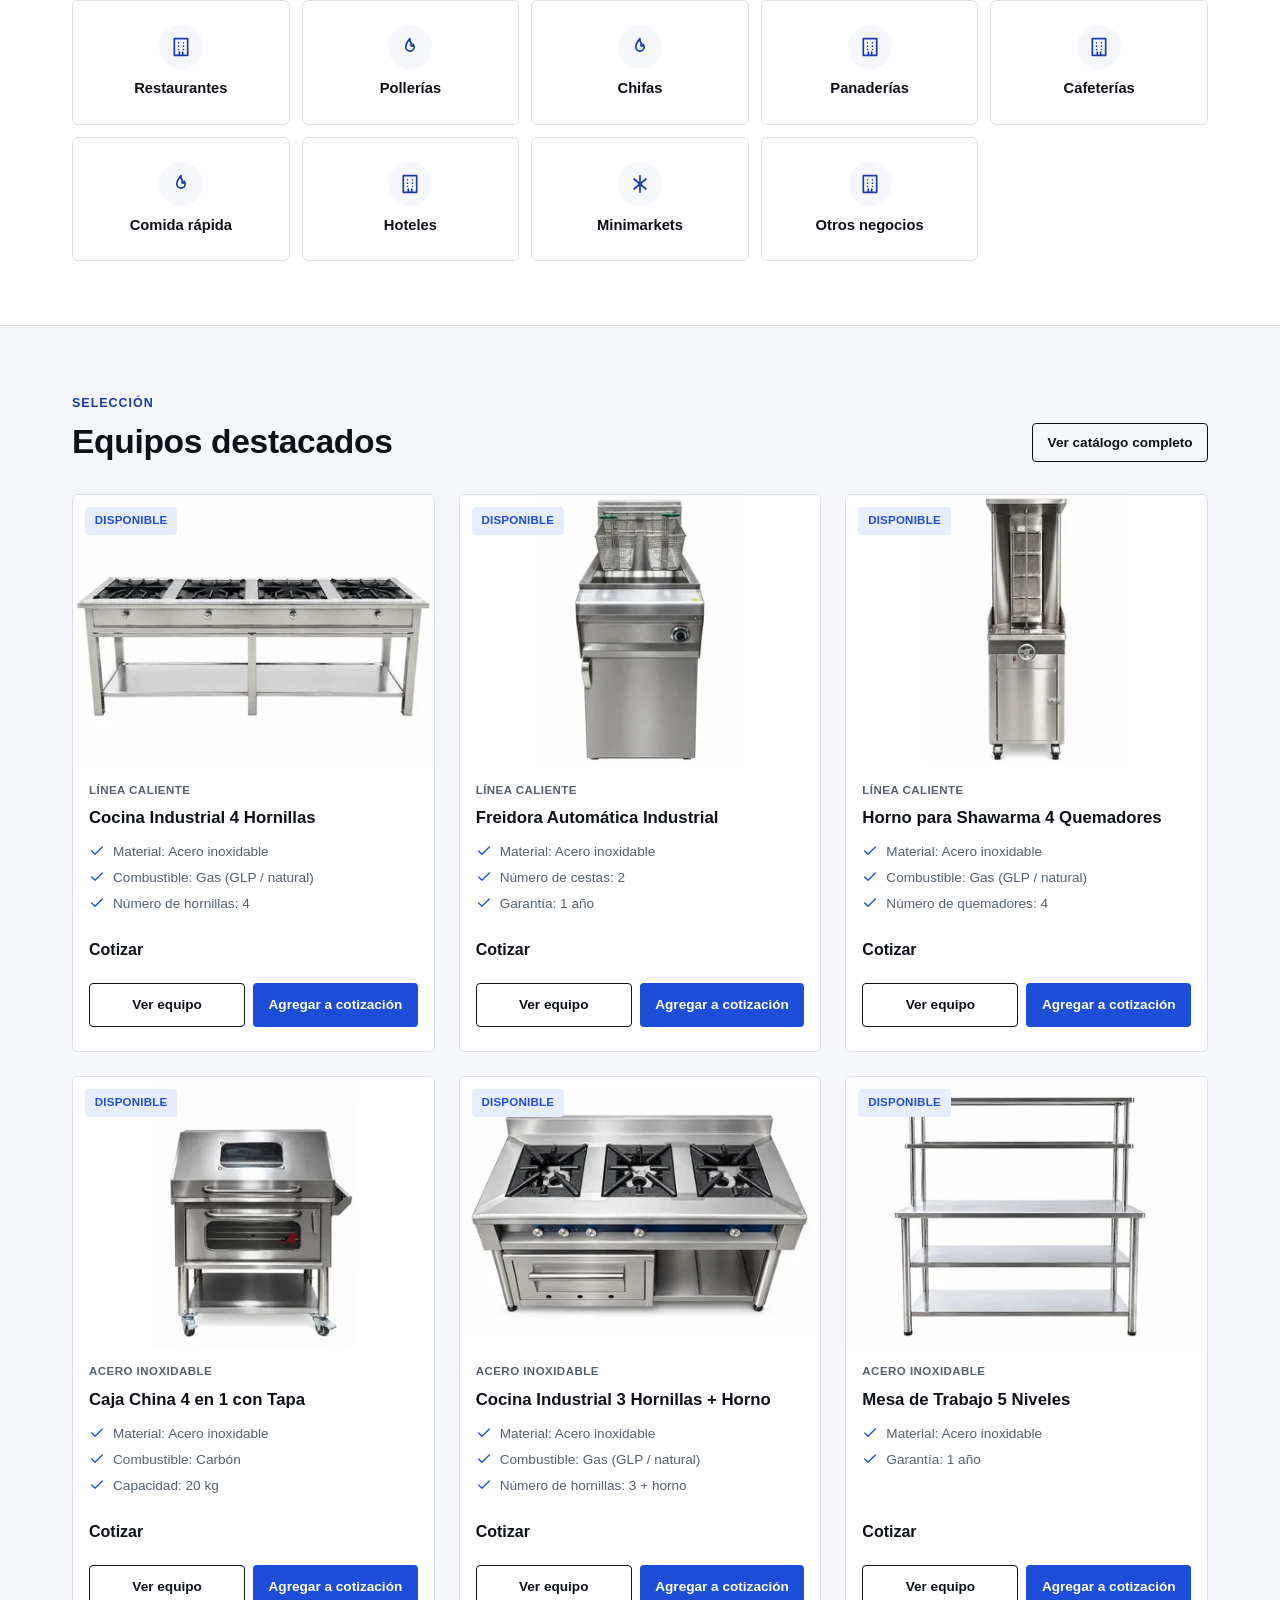
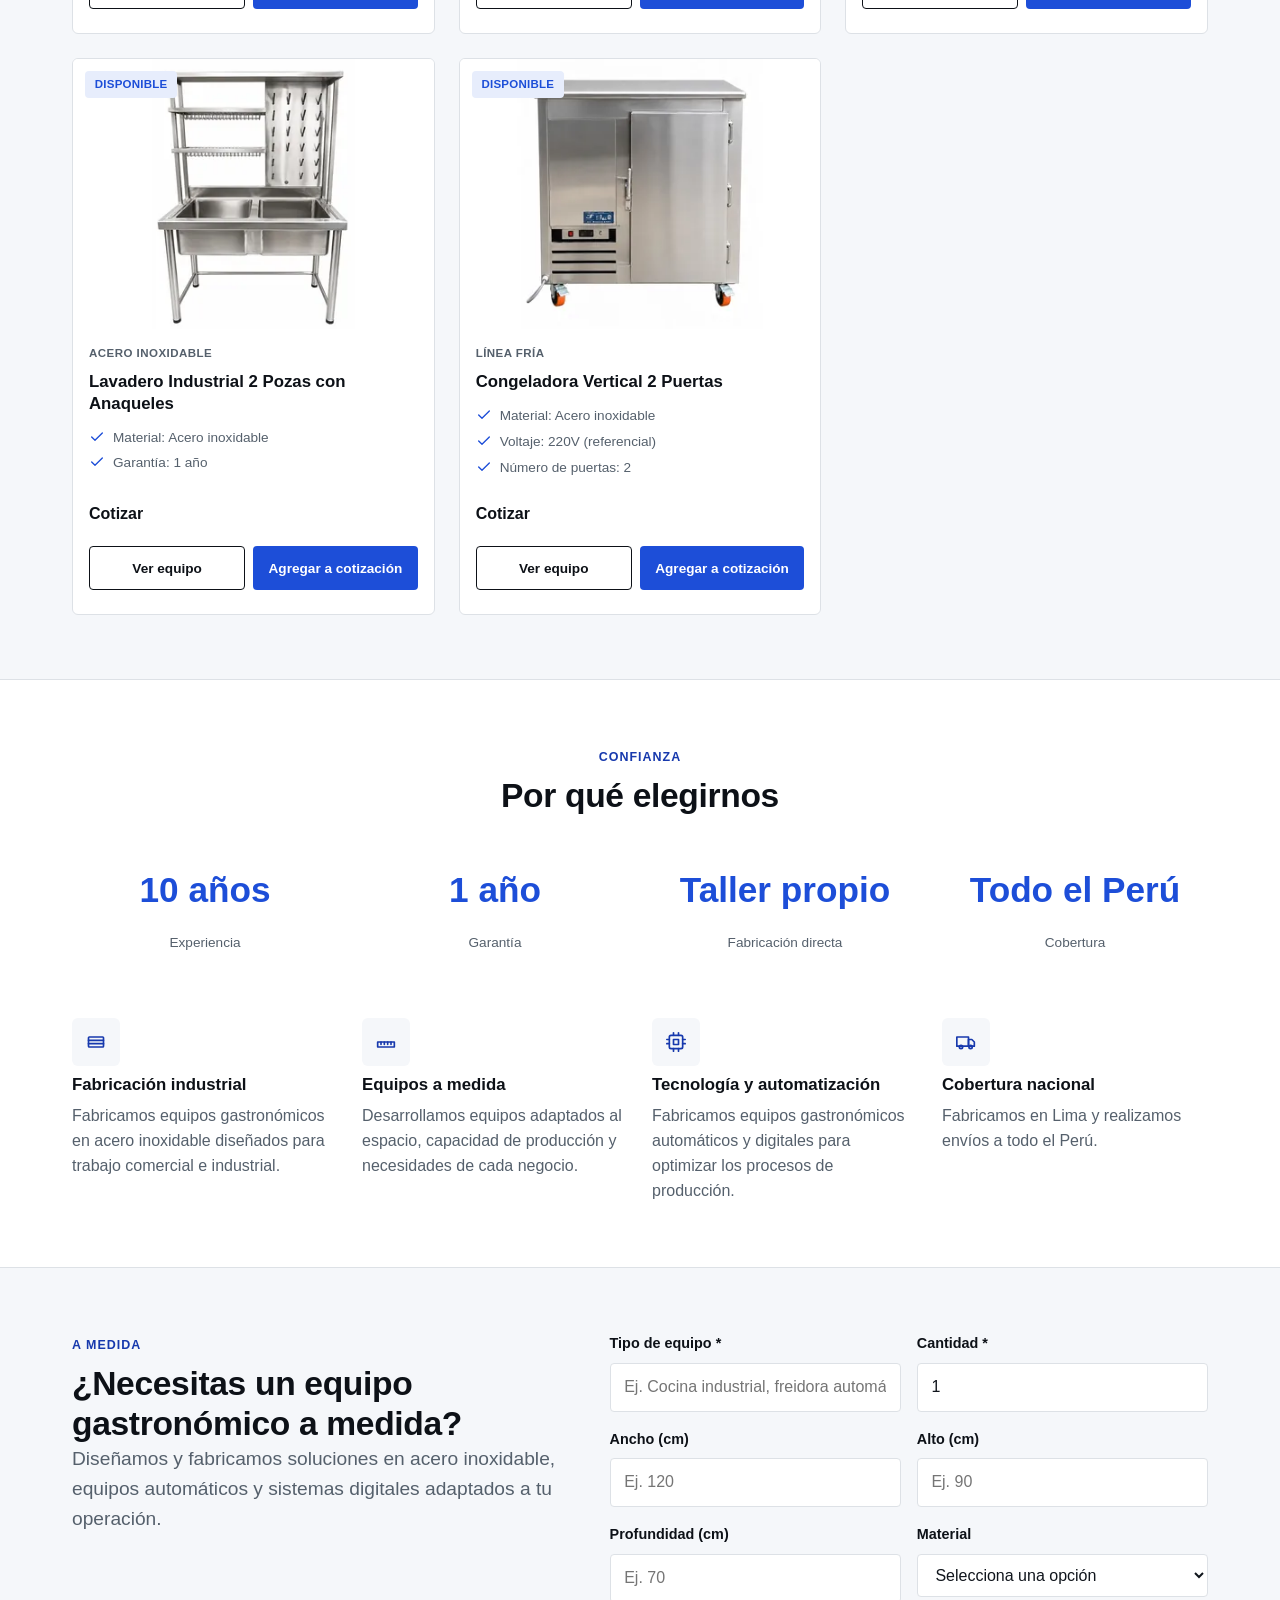
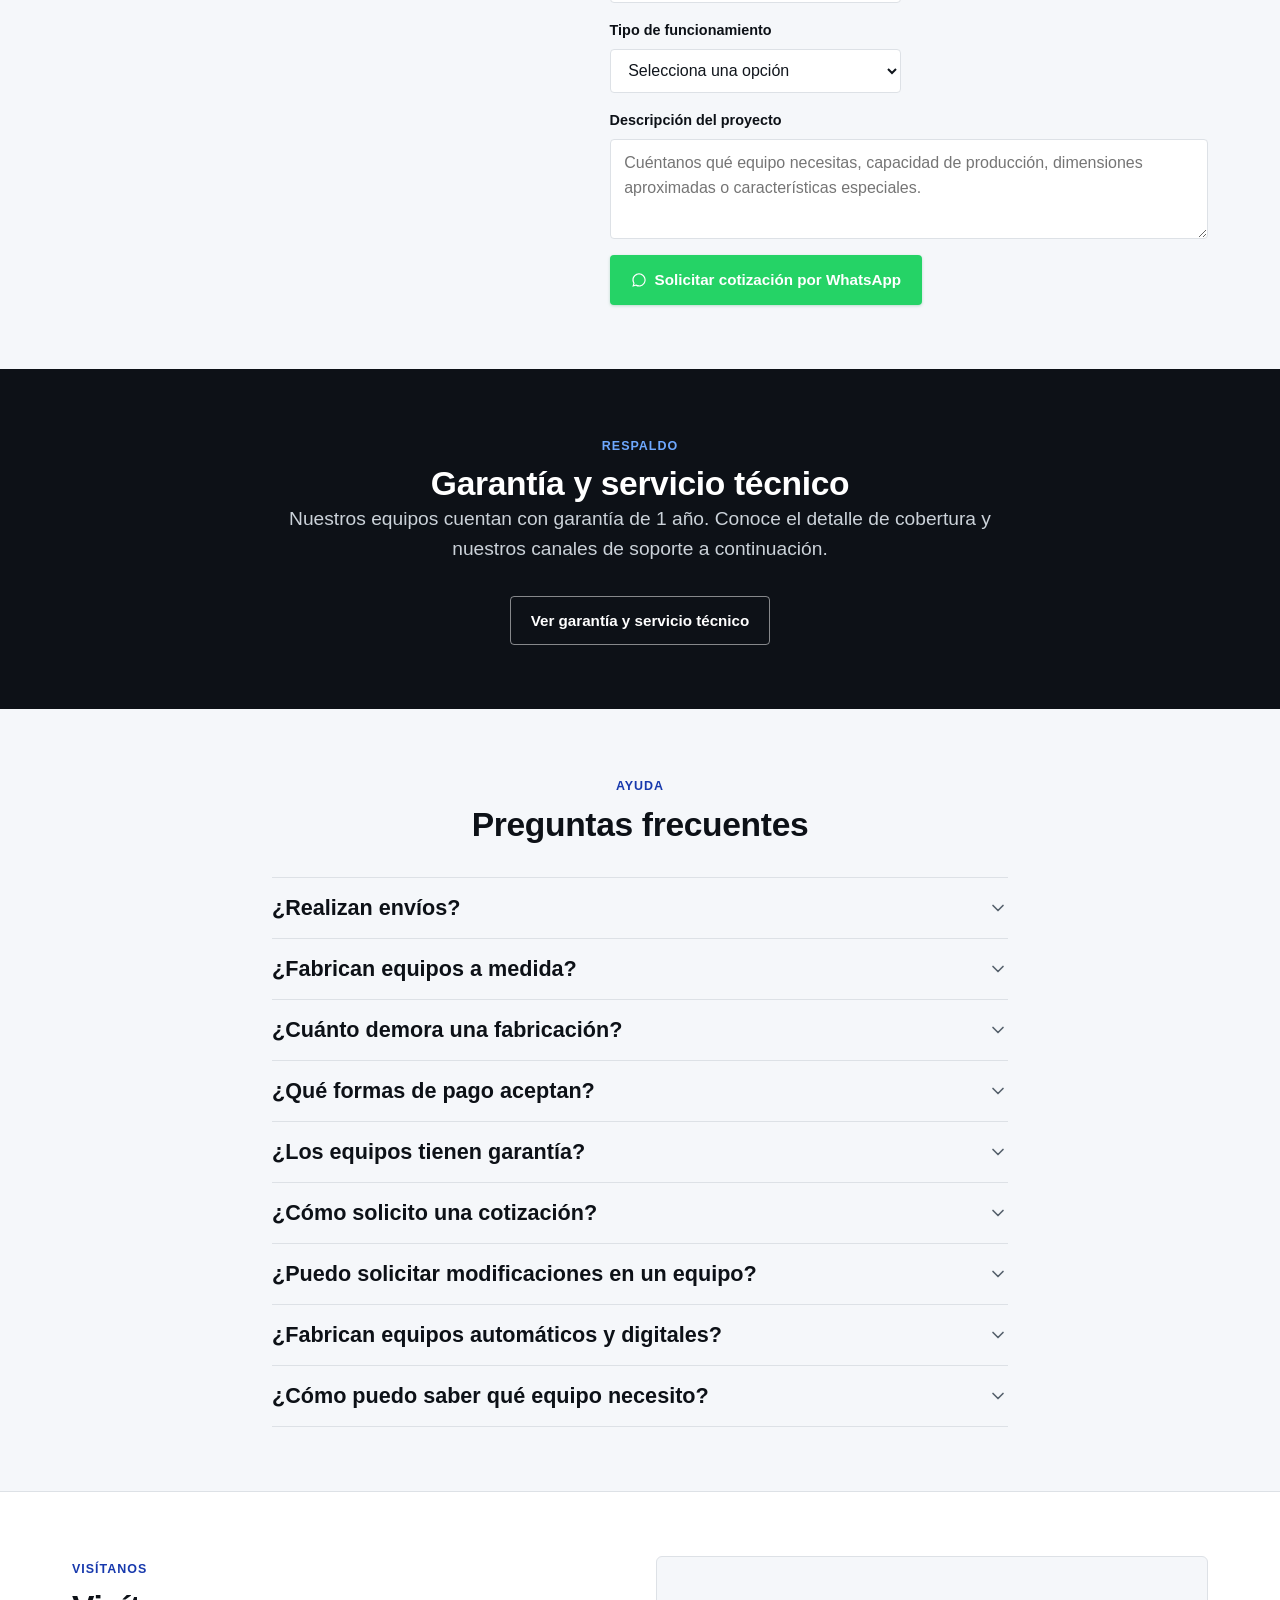
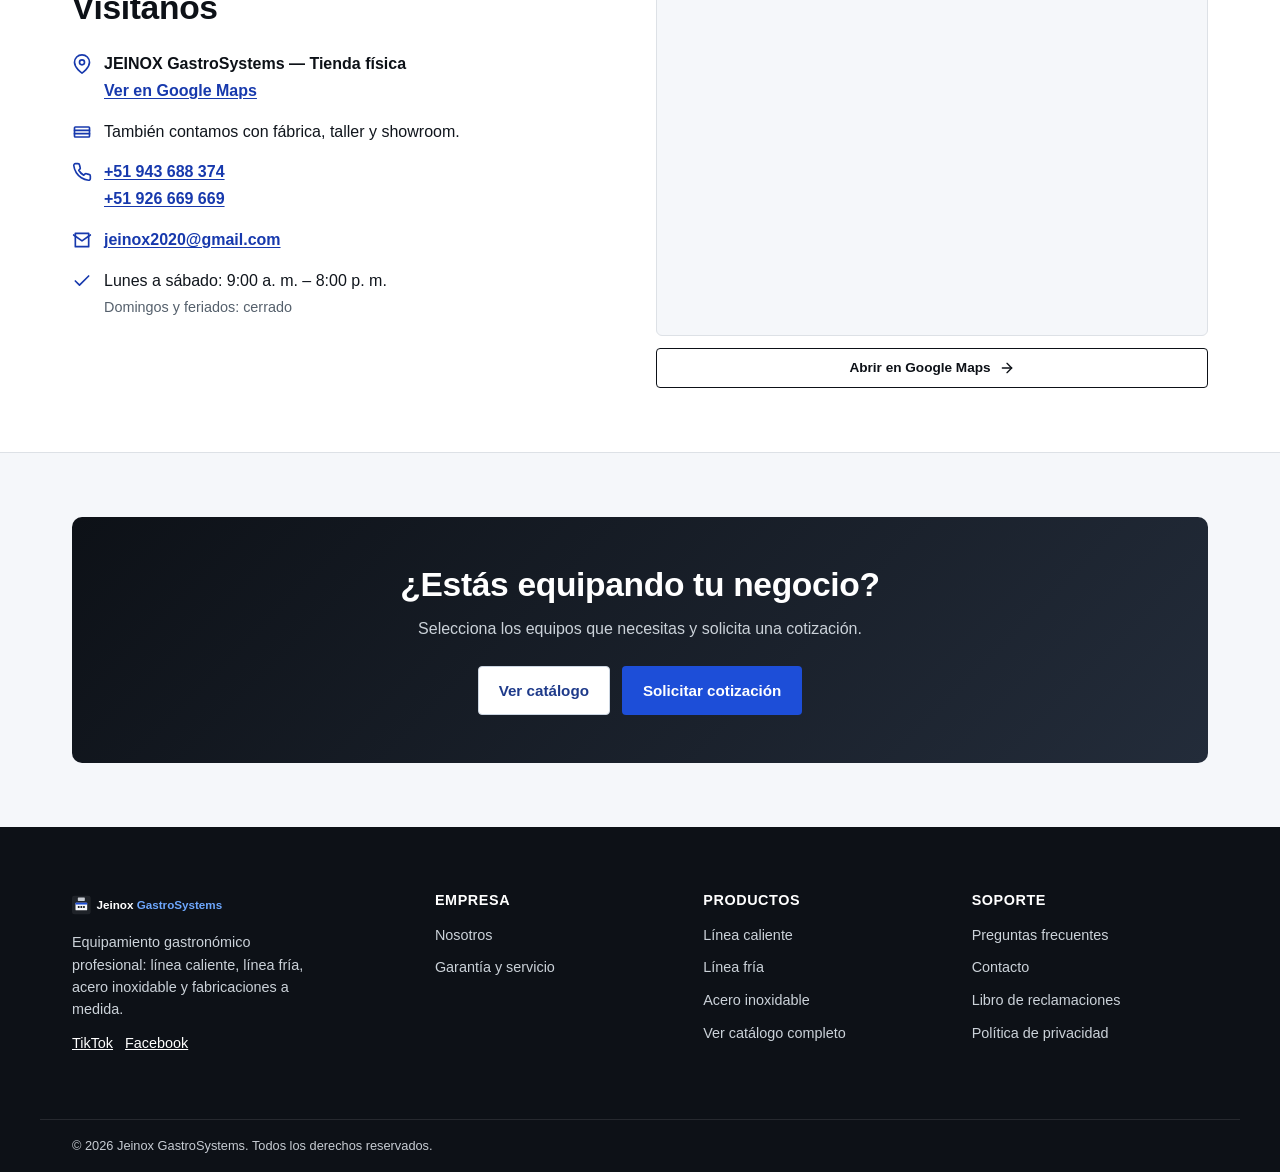
==== commit ff4c835a: "Fase 5: SEO técnico, SEO local, indexación y validación final Corrige el dominio placeholder inexist" ====
--- a/index.html
+++ b/index.html
@@ -3,25 +3,29 @@
 <head>
   <meta charset="UTF-8">
   <meta name="viewport" content="width=device-width, initial-scale=1">
-  <title>Jeinox GastroSystems | Equipamiento profesional para negocios gastronómicos</title>
-  <meta name="description" content="Fabricante peruano de equipos gastronómicos profesionales en acero inoxidable, con soluciones automáticas y digitales. Fabricaciones a medida para restaurantes, pollerías, chifas, panaderías y más. Solicita tu cotización.">
-  <link rel="canonical" href="https://www.jeinoxgastronomic.example/index.html">
+  <title>Jeinox GastroSystems | Equipos Gastronómicos en Lima, Perú</title>
+  <meta name="description" content="Equipos gastronómicos profesionales en acero inoxidable: línea caliente, línea fría y fabricaciones a medida en Lima, Perú. Cotiza tu equipo por WhatsApp.">
+  <link rel="canonical" href="https://jeinox-gastrosystems.netlify.app/">
   <meta name="robots" content="index, follow">
   <link rel="icon" href="assets/icons/favicon.svg" type="image/svg+xml">
 
   <meta property="og:type" content="website">
-  <meta property="og:title" content="Jeinox GastroSystems | Equipamiento profesional para negocios gastronómicos">
-  <meta property="og:description" content="Fabricante peruano de equipos gastronómicos profesionales: acero inoxidable, fabricaciones a medida y soluciones automáticas y digitales.">
+  <meta property="og:site_name" content="Jeinox GastroSystems">
+  <meta property="og:title" content="Jeinox GastroSystems | Equipos Gastronómicos en Lima, Perú">
+  <meta property="og:description" content="Equipos gastronómicos profesionales en acero inoxidable: línea caliente, línea fría y fabricaciones a medida. Cotiza por WhatsApp.">
   <meta property="og:locale" content="es_PE">
-  <meta property="og:url" content="https://www.jeinoxgastronomic.example/index.html">
-  <meta property="og:image" content="assets/images/branding/logo.svg">
-  <meta name="twitter:card" content="summary">
-  <meta name="twitter:title" content="Jeinox GastroSystems">
-  <meta name="twitter:description" content="Equipamiento profesional para negocios gastronómicos.">
+  <meta property="og:url" content="https://jeinox-gastrosystems.netlify.app/">
+  <meta property="og:image" content="https://jeinox-gastrosystems.netlify.app/assets/images/branding/logo-mark.webp">
+  <meta property="og:image:width" content="240">
+  <meta property="og:image:height" content="240">
+  <meta name="twitter:card" content="summary_large_image">
+  <meta name="twitter:title" content="Jeinox GastroSystems | Equipos Gastronómicos en Lima, Perú">
+  <meta name="twitter:description" content="Equipos gastronómicos profesionales en acero inoxidable, línea caliente y línea fría. Cotiza por WhatsApp.">
+  <meta name="twitter:image" content="https://jeinox-gastrosystems.netlify.app/assets/images/branding/logo-mark.webp">
 
   <link rel="stylesheet" href="css/styles.css">
   <script type="application/ld+json">
-  {"@context":"https://schema.org","@type":"Organization","name":"Jeinox GastroSystems","url":"https://www.jeinoxgastronomic.example/","logo":"https://www.jeinoxgastronomic.example/assets/images/branding/logo.svg","email":"jeinox2020@gmail.com","hasMap":"https://maps.app.goo.gl/Go7pqGee3JetVSw69","sameAs":["https://www.tiktok.com/@industrias.jeinox?_r=1&_t=ZS-99twYn4wOai","https://www.facebook.com/share/1Ei9uzwXiP/"],"contactPoint":[{"@type":"ContactPoint","telephone":"+51 943 688 374","contactType":"customer service","areaServed":"PE"},{"@type":"ContactPoint","telephone":"+51 926 669 669","contactType":"customer service","areaServed":"PE"}]}
+  {"@context":"https://schema.org","@type":"Store","name":"Jeinox GastroSystems","url":"https://jeinox-gastrosystems.netlify.app/","logo":"https://jeinox-gastrosystems.netlify.app/assets/images/branding/logo-mark.webp","image":"https://jeinox-gastrosystems.netlify.app/assets/images/branding/logo-mark.webp","email":"jeinox2020@gmail.com","telephone":"+51 943 688 374","hasMap":"https://maps.app.goo.gl/Go7pqGee3JetVSw69","geo":{"@type":"GeoCoordinates","latitude":-12.044493,"longitude":-77.0409056},"address":{"@type":"PostalAddress","addressLocality":"Lima","addressCountry":"PE"},"areaServed":"PE","openingHoursSpecification":[{"@type":"OpeningHoursSpecification","dayOfWeek":["Monday","Tuesday","Wednesday","Thursday","Friday","Saturday"],"opens":"09:00","closes":"20:00"}],"sameAs":["https://www.tiktok.com/@industrias.jeinox?_r=1&_t=ZS-99twYn4wOai","https://www.facebook.com/share/1Ei9uzwXiP/"],"contactPoint":[{"@type":"ContactPoint","telephone":"+51 943 688 374","contactType":"customer service","areaServed":"PE"},{"@type":"ContactPoint","telephone":"+51 926 669 669","contactType":"customer service","areaServed":"PE"}]}
   </script>
   <script type="application/ld+json">
   {"@context":"https://schema.org","@type":"FAQPage","mainEntity":[{"@type":"Question","name":"¿Realizan envíos?","acceptedAnswer":{"@type":"Answer","text":"Sí. Coordinamos entregas en Lima y envíos a distintas ciudades del Perú. El costo y tiempo de entrega dependen del tipo de equipo, sus dimensiones y el destino. Al solicitar tu cotización te brindaremos la información correspondiente al transporte."}},{"@type":"Question","name":"¿Fabrican equipos a medida?","acceptedAnswer":{"@type":"Answer","text":"Sí. Fabricamos equipos gastronómicos de acuerdo con las necesidades de cada negocio. Podemos evaluar medidas, distribución, capacidad y características especiales según el espacio y tipo de operación. También desarrollamos soluciones automáticas y digitales para determinados procesos gastronómicos."}},{"@type":"Question","name":"¿Cuánto demora una fabricación?","acceptedAnswer":{"@type":"Answer","text":"El tiempo de fabricación depende del tipo de equipo, sus dimensiones, nivel de personalización y carga de producción disponible. Una vez definidas las características del proyecto, te indicaremos el plazo estimado de fabricación antes de confirmar el pedido."}},{"@type":"Question","name":"¿Qué formas de pago aceptan?","acceptedAnswer":{"@type":"Answer","text":"Aceptamos Yape, Plin, tarjetas, efectivo y transferencia bancaria. Para equipos fabricados a medida pueden establecerse condiciones de adelanto y saldo; consulta con nuestro equipo comercial para conocer las opciones disponibles para tu cotización."}},{"@type":"Question","name":"¿Los equipos tienen garantía?","acceptedAnswer":{"@type":"Answer","text":"Nuestros equipos cuentan con 1 año de garantía de fabricación. Las condiciones específicas se confirman antes de realizar la compra."}},{"@type":"Question","name":"¿Cómo solicito una cotización?","acceptedAnswer":{"@type":"Answer","text":"Selecciona los equipos que te interesen utilizando el botón \"Agregar a cotización\". Después ingresa a \"Mi cotización\", revisa los productos seleccionados y envíanos tu solicitud. Nuestro equipo recibirá la información para brindarte una cotización de acuerdo con tus requerimientos."}},{"@type":"Question","name":"¿Puedo solicitar modificaciones en un equipo?","acceptedAnswer":{"@type":"Answer","text":"Sí. Si necesitas medidas especiales, configuraciones diferentes o determinadas funcionalidades, indícalo al solicitar tu cotización. Nuestro equipo evaluará la posibilidad de desarrollar el equipo según las necesidades de tu negocio."}},{"@type":"Question","name":"¿Fabrican equipos automáticos y digitales?","acceptedAnswer":{"@type":"Answer","text":"Sí. Esta es una de las especialidades de Jeinox GastroSystems. Desarrollamos soluciones gastronómicas que pueden incorporar sistemas automáticos y digitales para mejorar y simplificar determinados procesos de producción."}},{"@type":"Question","name":"¿Cómo puedo saber qué equipo necesito?","acceptedAnswer":{"@type":"Answer","text":"Puedes enviarnos información sobre tu tipo de negocio, espacio disponible, capacidad de producción y uso que tendrá el equipo. Con esos datos podremos orientarte sobre las alternativas disponibles y preparar una cotización más precisa."}}]}
@@ -520,7 +524,7 @@
         </div>
       </div>
       <div class="footer-col">
-        <h4>Empresa</h4>
+        <h3 class="h4">Empresa</h3>
         <ul>
           <li><a href="nosotros.html">Nosotros</a></li>
           <!-- Enlace "Proyectos" oculto temporalmente (ver nota en el menú principal). -->
@@ -528,7 +532,7 @@
         </ul>
       </div>
       <div class="footer-col">
-        <h4>Productos</h4>
+        <h3 class="h4">Productos</h3>
         <ul>
           <li><a href="catalogo.html?cat=linea-caliente">Línea caliente</a></li>
           <li><a href="catalogo.html?cat=linea-fria">Línea fría</a></li>
@@ -537,7 +541,7 @@
         </ul>
       </div>
       <div class="footer-col">
-        <h4>Soporte</h4>
+        <h3 class="h4">Soporte</h3>
         <ul>
           <li><a href="index.html#faq">Preguntas frecuentes</a></li>
           <li><a href="index.html#ubicanos">Contacto</a></li>
--- a/css/styles.css
+++ b/css/styles.css
@@ -1055,7 +1055,7 @@
 
 .footer-brand .logo-img { height: 28px; margin-bottom: var(--space-3); }
 .footer-brand p { font-size: 0.9rem; max-width: 32ch; }
-.footer-col h4 { color: #fff; margin-bottom: var(--space-3); font-size: 0.9rem; text-transform: uppercase; letter-spacing: 0.04em; }
+.footer-col h4, .footer-col .h4 { color: #fff; margin-bottom: var(--space-3); font-size: 0.9rem; text-transform: uppercase; letter-spacing: 0.04em; }
 .footer-col ul { display: flex; flex-direction: column; gap: var(--space-2); }
 .footer-col a { font-size: 0.9rem; }
 .footer-col a:hover { color: #fff; }
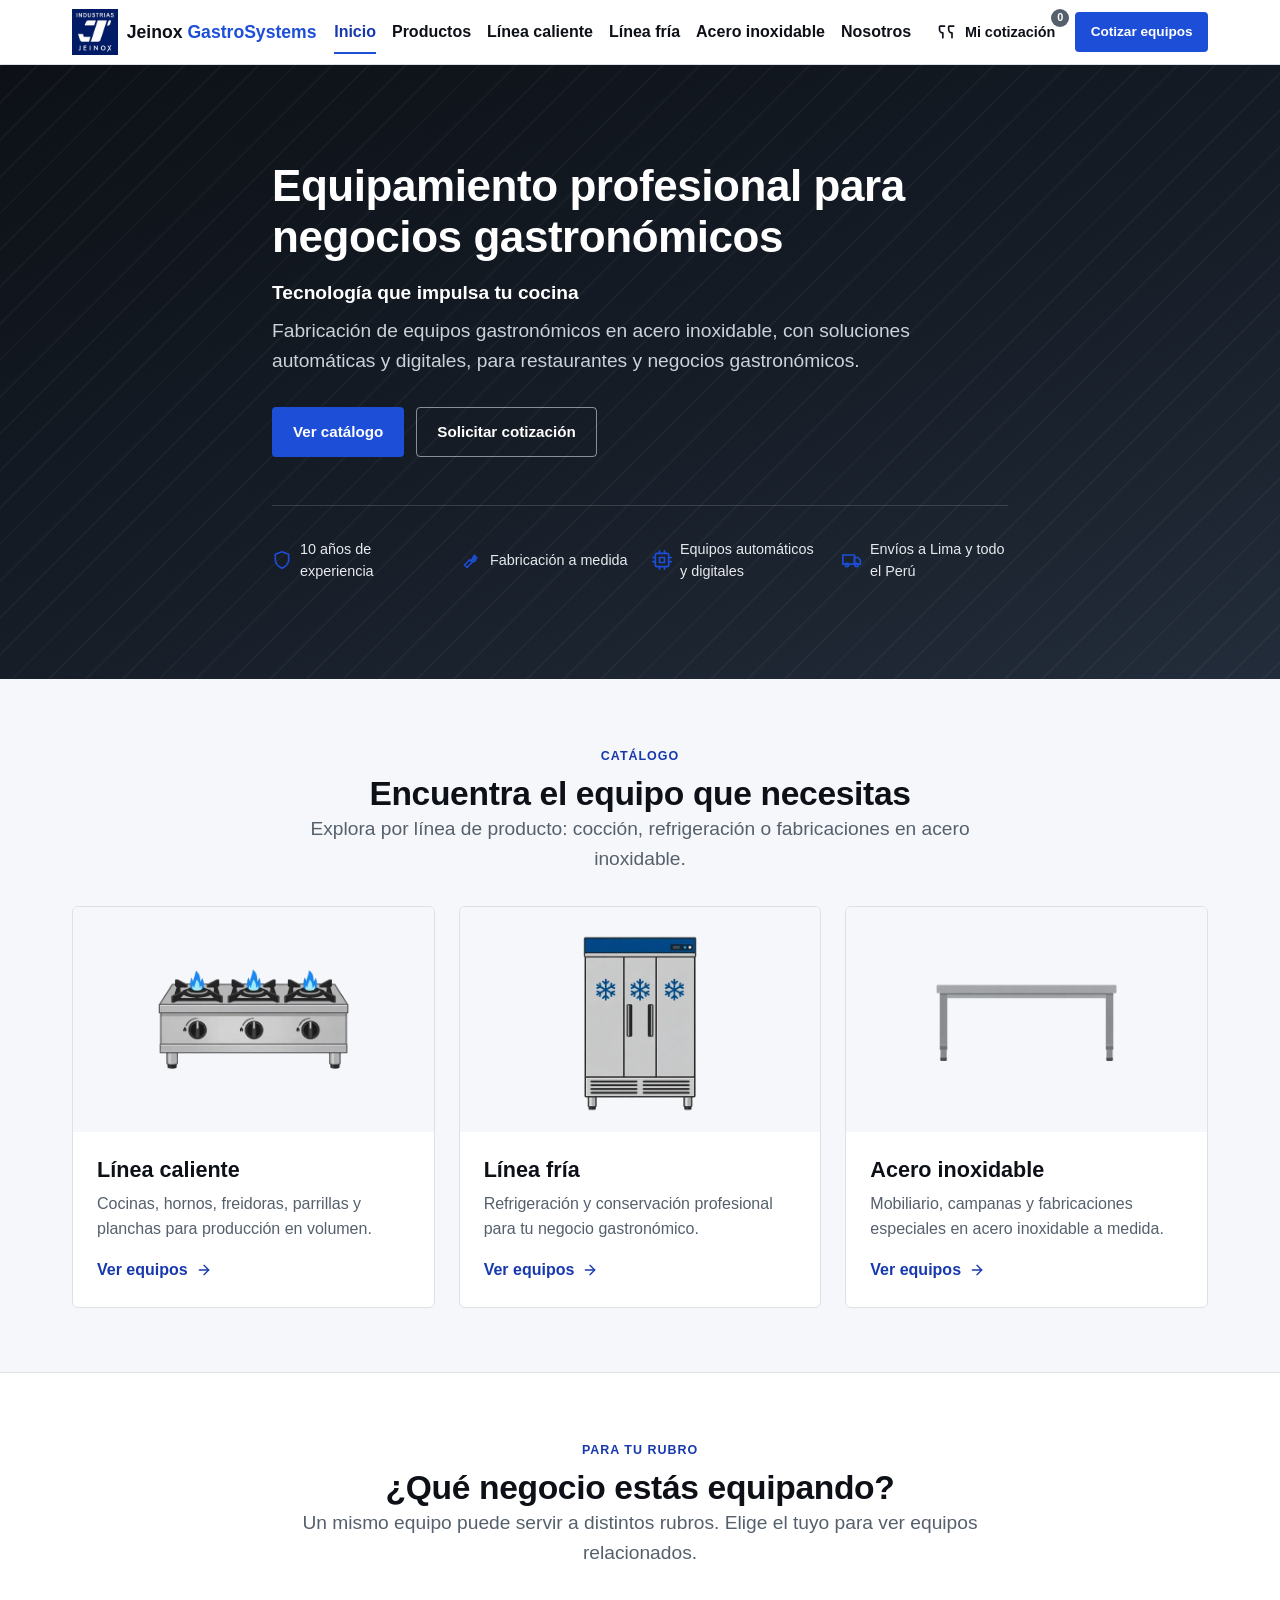
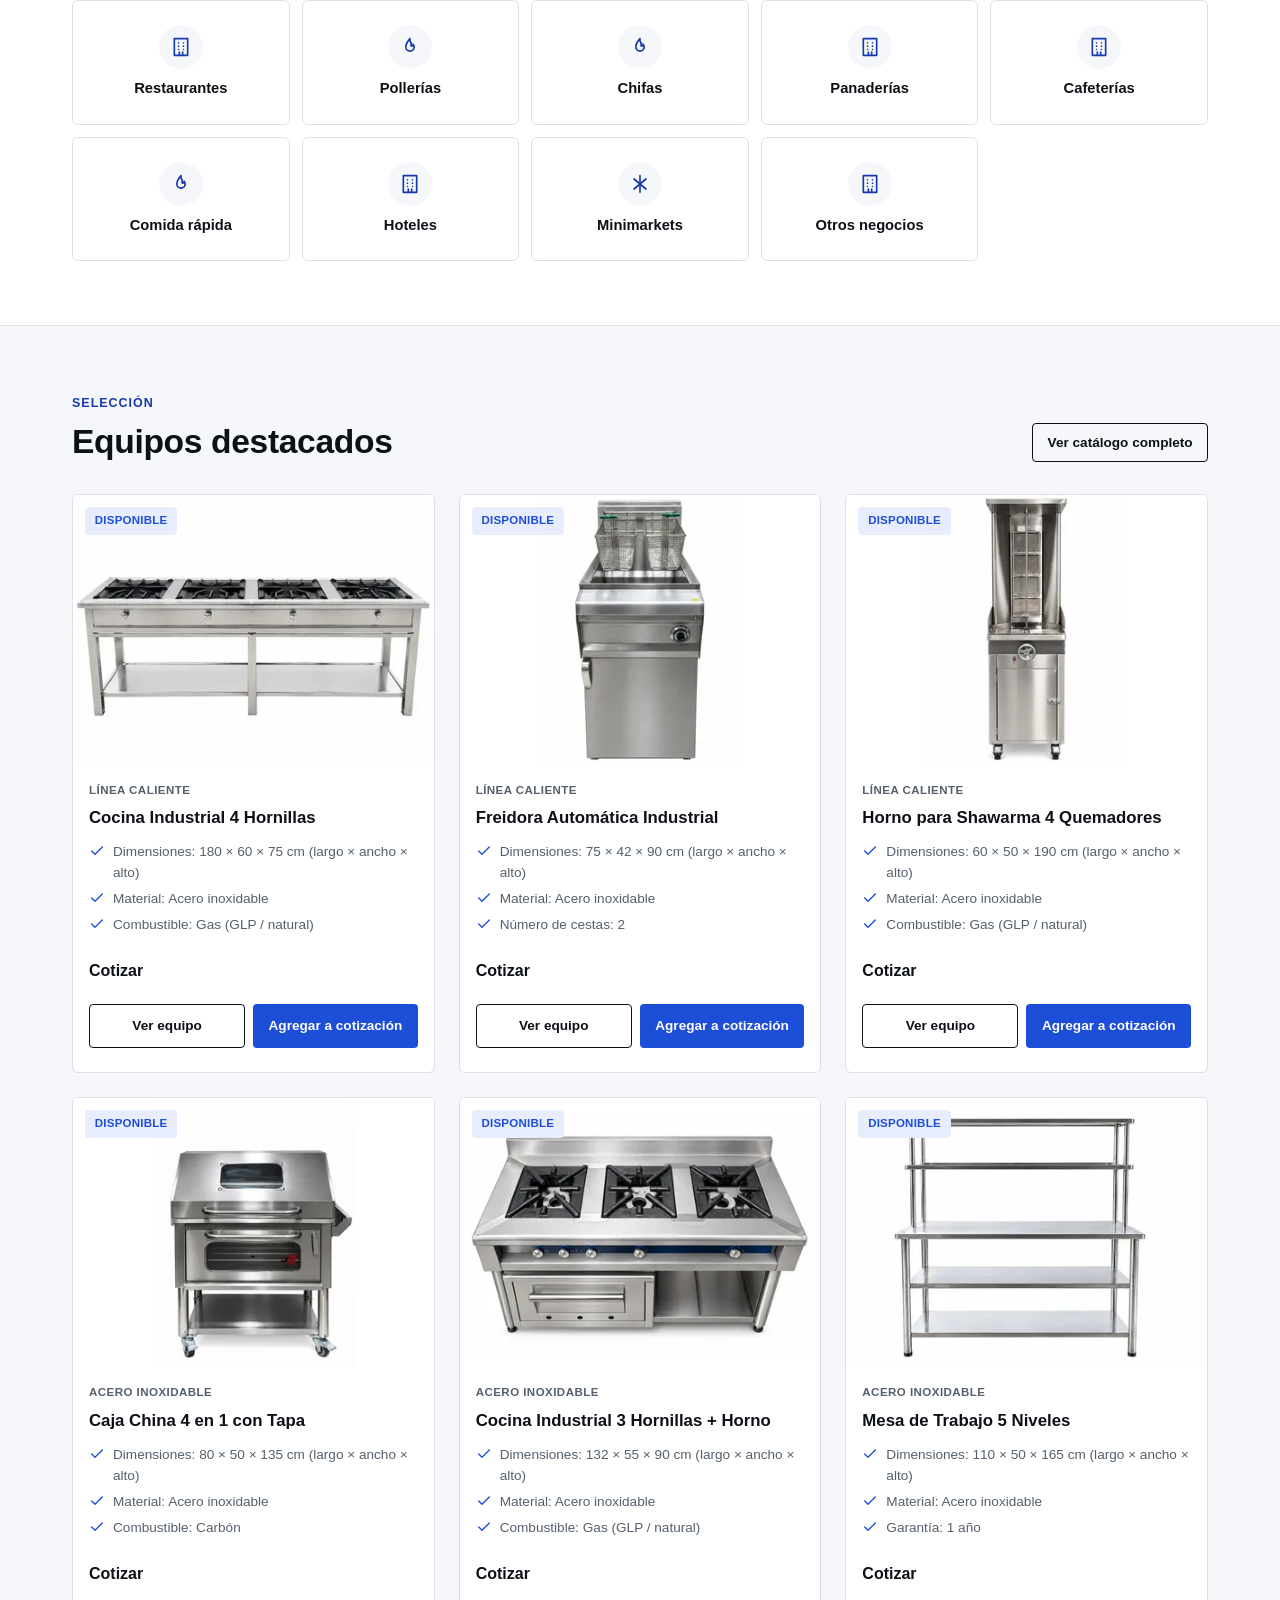
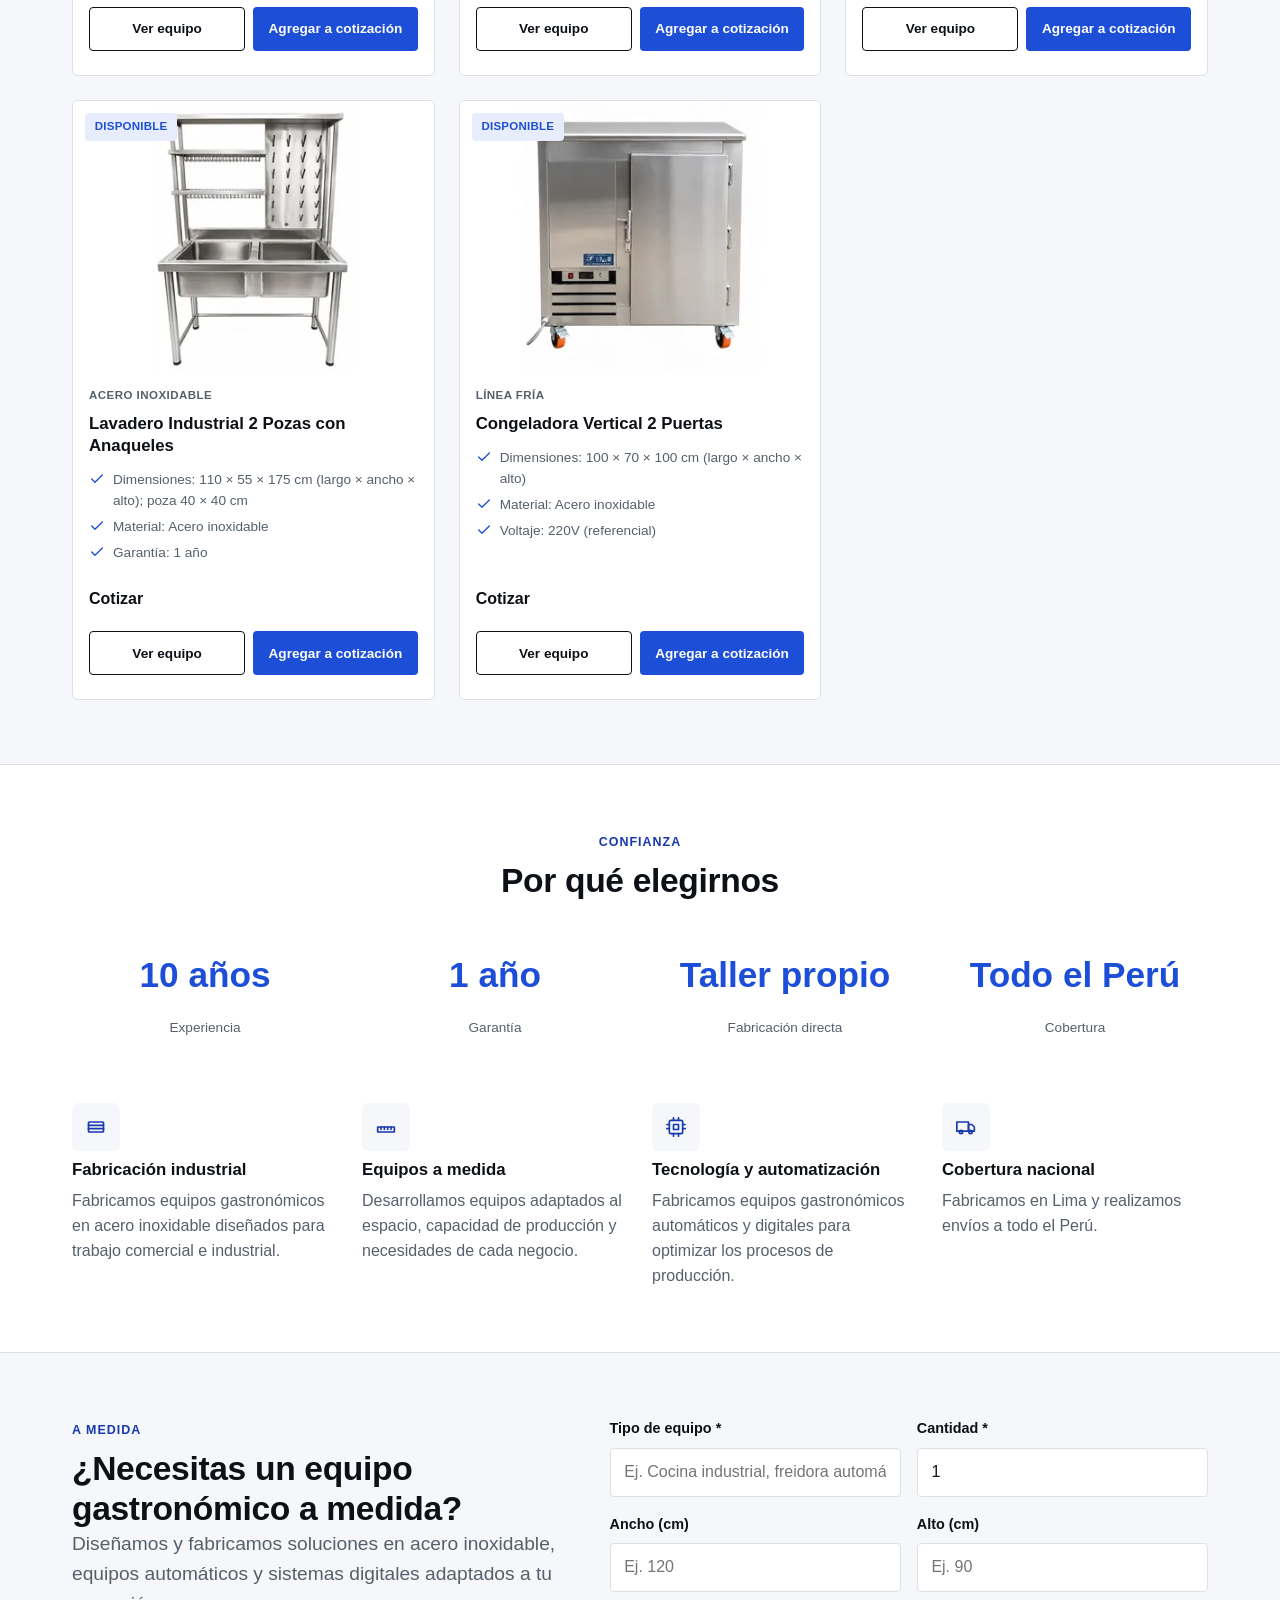
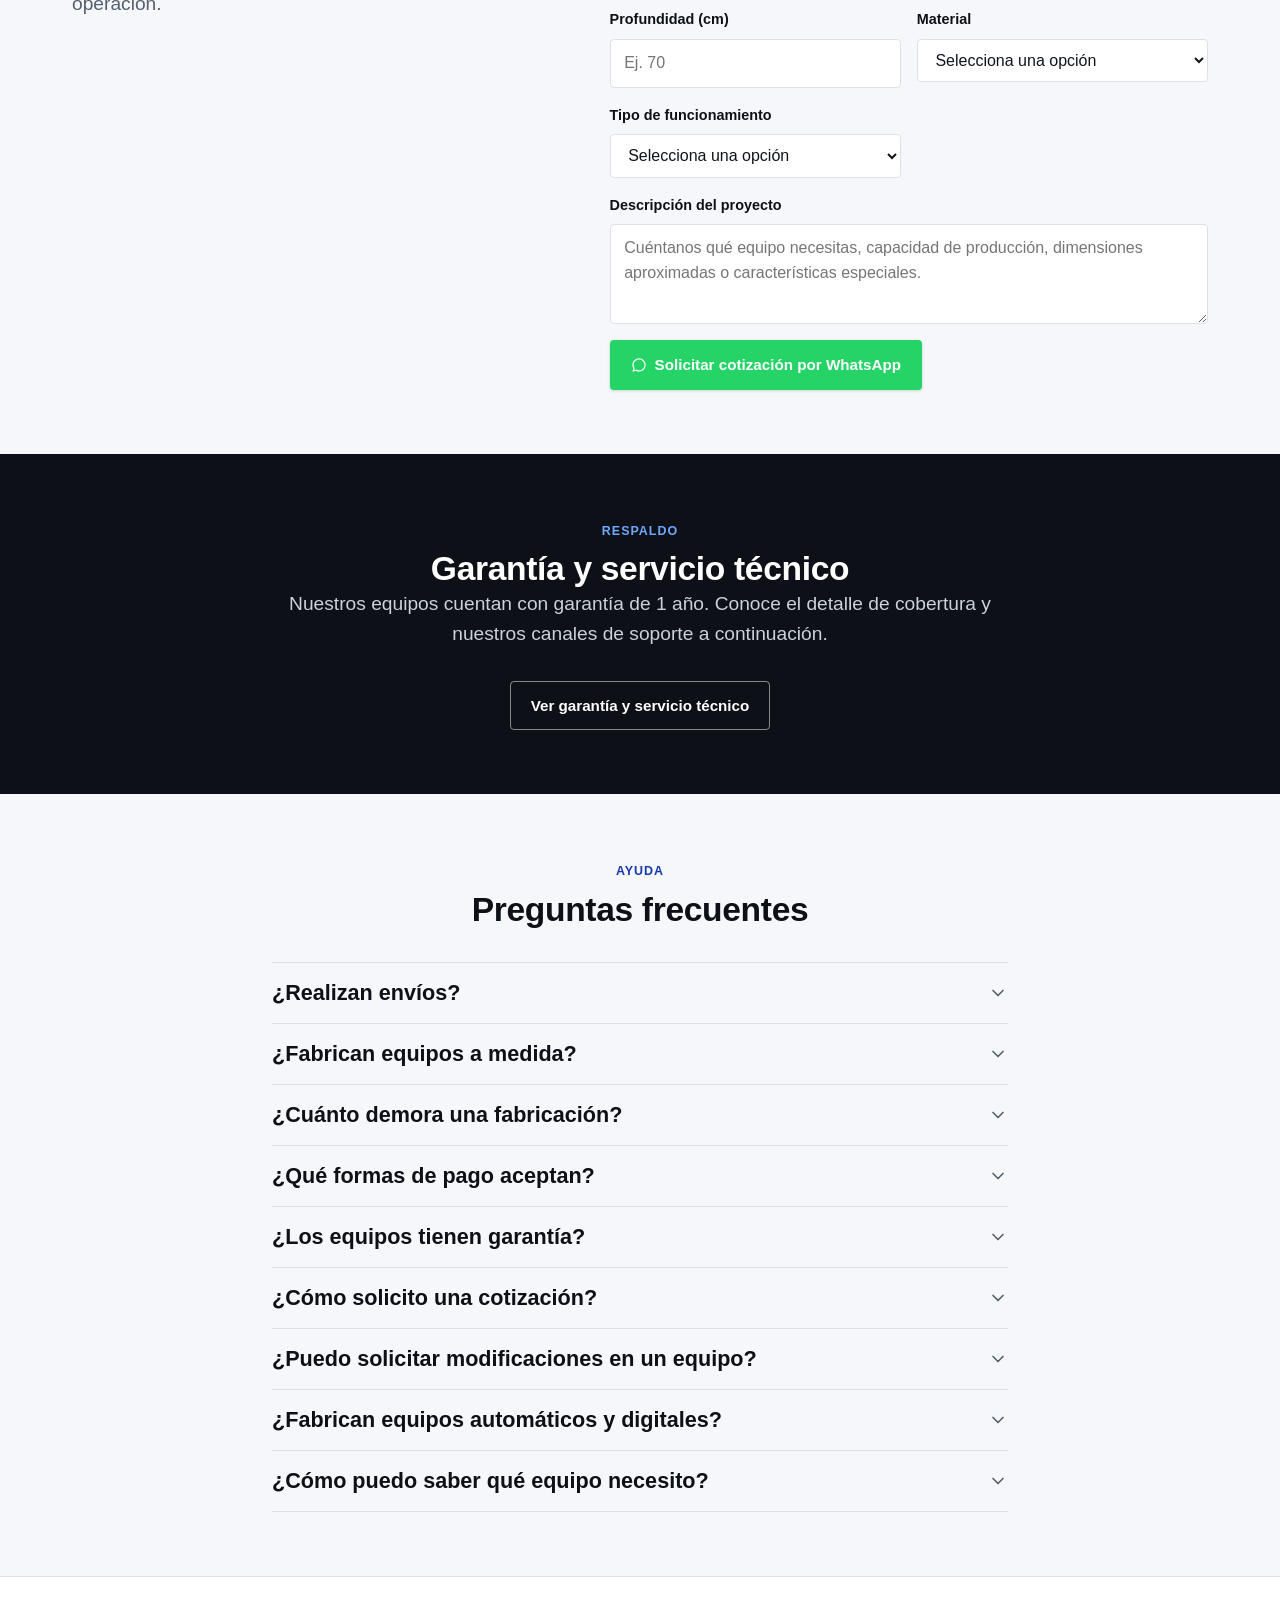
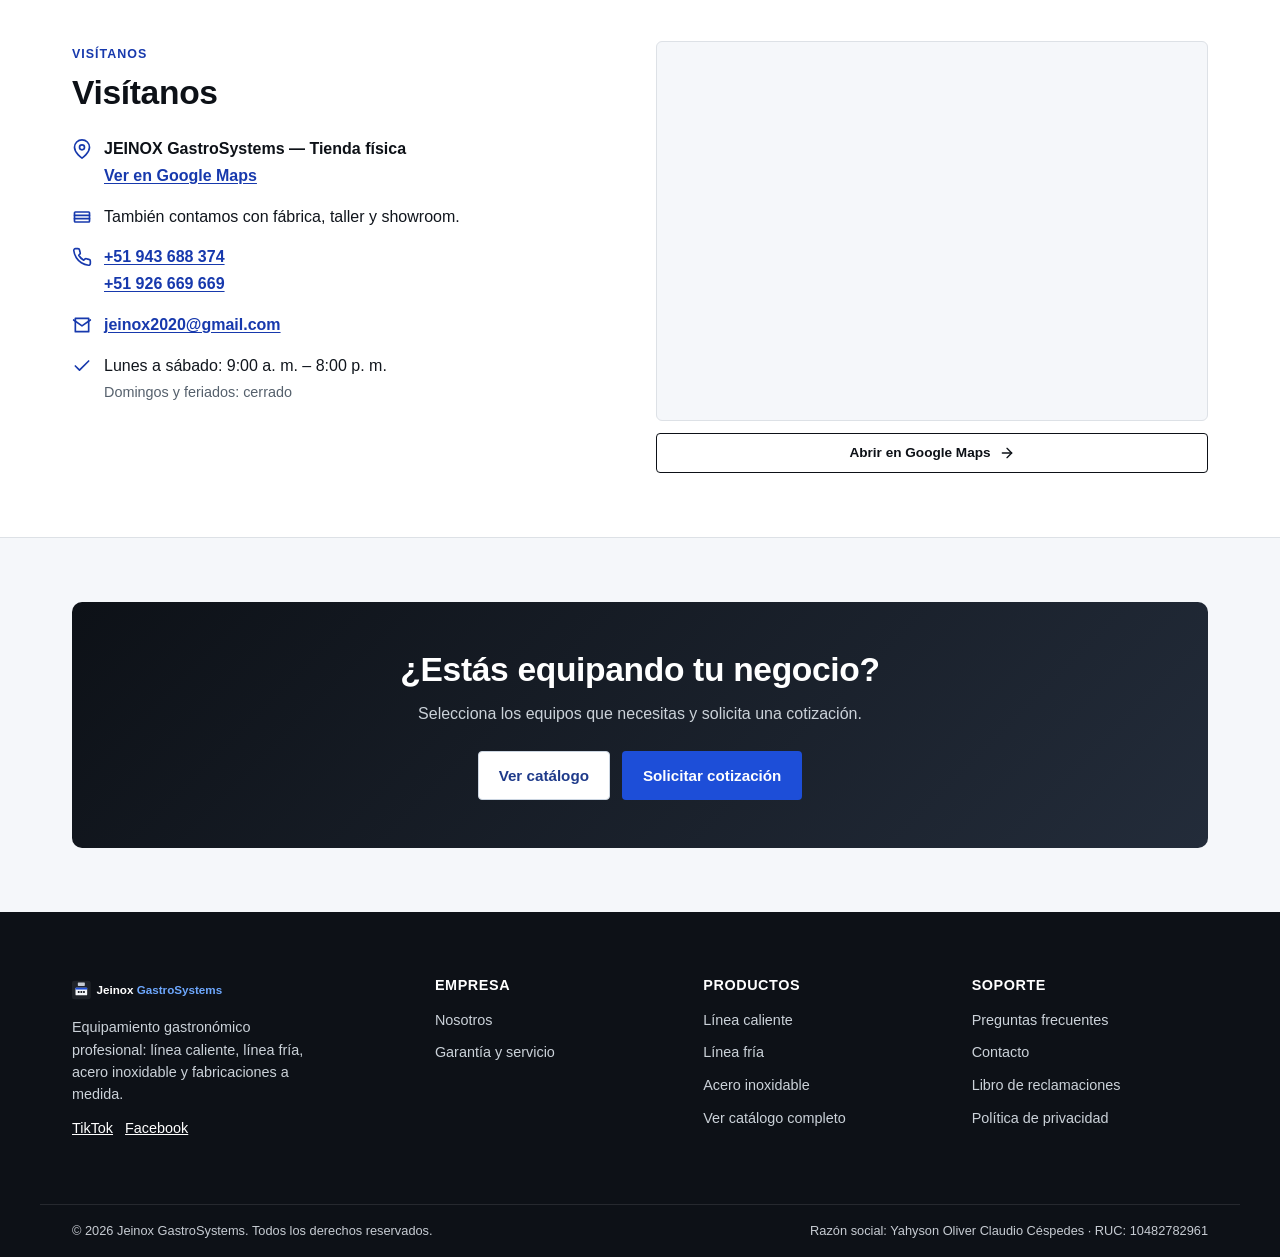
==== commit cc2a1529: "Agregar razón social y RUC confirmados por el cliente Sustituye el aviso interno "razón social y RUC" ====
--- a/index.html
+++ b/index.html
@@ -25,7 +25,7 @@
 
   <link rel="stylesheet" href="css/styles.css">
   <script type="application/ld+json">
-  {"@context":"https://schema.org","@type":"Store","name":"Jeinox GastroSystems","url":"https://jeinox-gastrosystems.netlify.app/","logo":"https://jeinox-gastrosystems.netlify.app/assets/images/branding/logo-mark.webp","image":"https://jeinox-gastrosystems.netlify.app/assets/images/branding/logo-mark.webp","email":"jeinox2020@gmail.com","telephone":"+51 943 688 374","hasMap":"https://maps.app.goo.gl/Go7pqGee3JetVSw69","geo":{"@type":"GeoCoordinates","latitude":-12.044493,"longitude":-77.0409056},"address":{"@type":"PostalAddress","addressLocality":"Lima","addressCountry":"PE"},"areaServed":"PE","openingHoursSpecification":[{"@type":"OpeningHoursSpecification","dayOfWeek":["Monday","Tuesday","Wednesday","Thursday","Friday","Saturday"],"opens":"09:00","closes":"20:00"}],"sameAs":["https://www.tiktok.com/@industrias.jeinox?_r=1&_t=ZS-99twYn4wOai","https://www.facebook.com/share/1Ei9uzwXiP/"],"contactPoint":[{"@type":"ContactPoint","telephone":"+51 943 688 374","contactType":"customer service","areaServed":"PE"},{"@type":"ContactPoint","telephone":"+51 926 669 669","contactType":"customer service","areaServed":"PE"}]}
+  {"@context":"https://schema.org","@type":"Store","name":"Jeinox GastroSystems","legalName":"Yahyson Oliver Claudio Céspedes","taxID":"10482782961","url":"https://jeinox-gastrosystems.netlify.app/","logo":"https://jeinox-gastrosystems.netlify.app/assets/images/branding/logo-mark.webp","image":"https://jeinox-gastrosystems.netlify.app/assets/images/branding/logo-mark.webp","email":"jeinox2020@gmail.com","telephone":"+51 943 688 374","hasMap":"https://maps.app.goo.gl/Go7pqGee3JetVSw69","geo":{"@type":"GeoCoordinates","latitude":-12.044493,"longitude":-77.0409056},"address":{"@type":"PostalAddress","addressLocality":"Lima","addressCountry":"PE"},"areaServed":"PE","openingHoursSpecification":[{"@type":"OpeningHoursSpecification","dayOfWeek":["Monday","Tuesday","Wednesday","Thursday","Friday","Saturday"],"opens":"09:00","closes":"20:00"}],"sameAs":["https://www.tiktok.com/@industrias.jeinox?_r=1&_t=ZS-99twYn4wOai","https://www.facebook.com/share/1Ei9uzwXiP/"],"contactPoint":[{"@type":"ContactPoint","telephone":"+51 943 688 374","contactType":"customer service","areaServed":"PE"},{"@type":"ContactPoint","telephone":"+51 926 669 669","contactType":"customer service","areaServed":"PE"}]}
   </script>
   <script type="application/ld+json">
   {"@context":"https://schema.org","@type":"FAQPage","mainEntity":[{"@type":"Question","name":"¿Realizan envíos?","acceptedAnswer":{"@type":"Answer","text":"Sí. Coordinamos entregas en Lima y envíos a distintas ciudades del Perú. El costo y tiempo de entrega dependen del tipo de equipo, sus dimensiones y el destino. Al solicitar tu cotización te brindaremos la información correspondiente al transporte."}},{"@type":"Question","name":"¿Fabrican equipos a medida?","acceptedAnswer":{"@type":"Answer","text":"Sí. Fabricamos equipos gastronómicos de acuerdo con las necesidades de cada negocio. Podemos evaluar medidas, distribución, capacidad y características especiales según el espacio y tipo de operación. También desarrollamos soluciones automáticas y digitales para determinados procesos gastronómicos."}},{"@type":"Question","name":"¿Cuánto demora una fabricación?","acceptedAnswer":{"@type":"Answer","text":"El tiempo de fabricación depende del tipo de equipo, sus dimensiones, nivel de personalización y carga de producción disponible. Una vez definidas las características del proyecto, te indicaremos el plazo estimado de fabricación antes de confirmar el pedido."}},{"@type":"Question","name":"¿Qué formas de pago aceptan?","acceptedAnswer":{"@type":"Answer","text":"Aceptamos Yape, Plin, tarjetas, efectivo y transferencia bancaria. Para equipos fabricados a medida pueden establecerse condiciones de adelanto y saldo; consulta con nuestro equipo comercial para conocer las opciones disponibles para tu cotización."}},{"@type":"Question","name":"¿Los equipos tienen garantía?","acceptedAnswer":{"@type":"Answer","text":"Nuestros equipos cuentan con 1 año de garantía de fabricación. Las condiciones específicas se confirman antes de realizar la compra."}},{"@type":"Question","name":"¿Cómo solicito una cotización?","acceptedAnswer":{"@type":"Answer","text":"Selecciona los equipos que te interesen utilizando el botón \"Agregar a cotización\". Después ingresa a \"Mi cotización\", revisa los productos seleccionados y envíanos tu solicitud. Nuestro equipo recibirá la información para brindarte una cotización de acuerdo con tus requerimientos."}},{"@type":"Question","name":"¿Puedo solicitar modificaciones en un equipo?","acceptedAnswer":{"@type":"Answer","text":"Sí. Si necesitas medidas especiales, configuraciones diferentes o determinadas funcionalidades, indícalo al solicitar tu cotización. Nuestro equipo evaluará la posibilidad de desarrollar el equipo según las necesidades de tu negocio."}},{"@type":"Question","name":"¿Fabrican equipos automáticos y digitales?","acceptedAnswer":{"@type":"Answer","text":"Sí. Esta es una de las especialidades de Jeinox GastroSystems. Desarrollamos soluciones gastronómicas que pueden incorporar sistemas automáticos y digitales para mejorar y simplificar determinados procesos de producción."}},{"@type":"Question","name":"¿Cómo puedo saber qué equipo necesito?","acceptedAnswer":{"@type":"Answer","text":"Puedes enviarnos información sobre tu tipo de negocio, espacio disponible, capacidad de producción y uso que tendrá el equipo. Con esos datos podremos orientarte sobre las alternativas disponibles y preparar una cotización más precisa."}}]}
@@ -552,8 +552,7 @@
     </div>
     <div class="container footer-bottom">
       <p>© <span data-year>2026</span> Jeinox GastroSystems. Todos los derechos reservados.</p>
-      <!-- Pendiente interno: agregar razón social y RUC en cuanto Jeinox los confirme
-           (no visible para el público hasta entonces). -->
+      <p>Razón social: Yahyson Oliver Claudio Céspedes · RUC: 10482782961</p>
     </div>
   </footer>
 
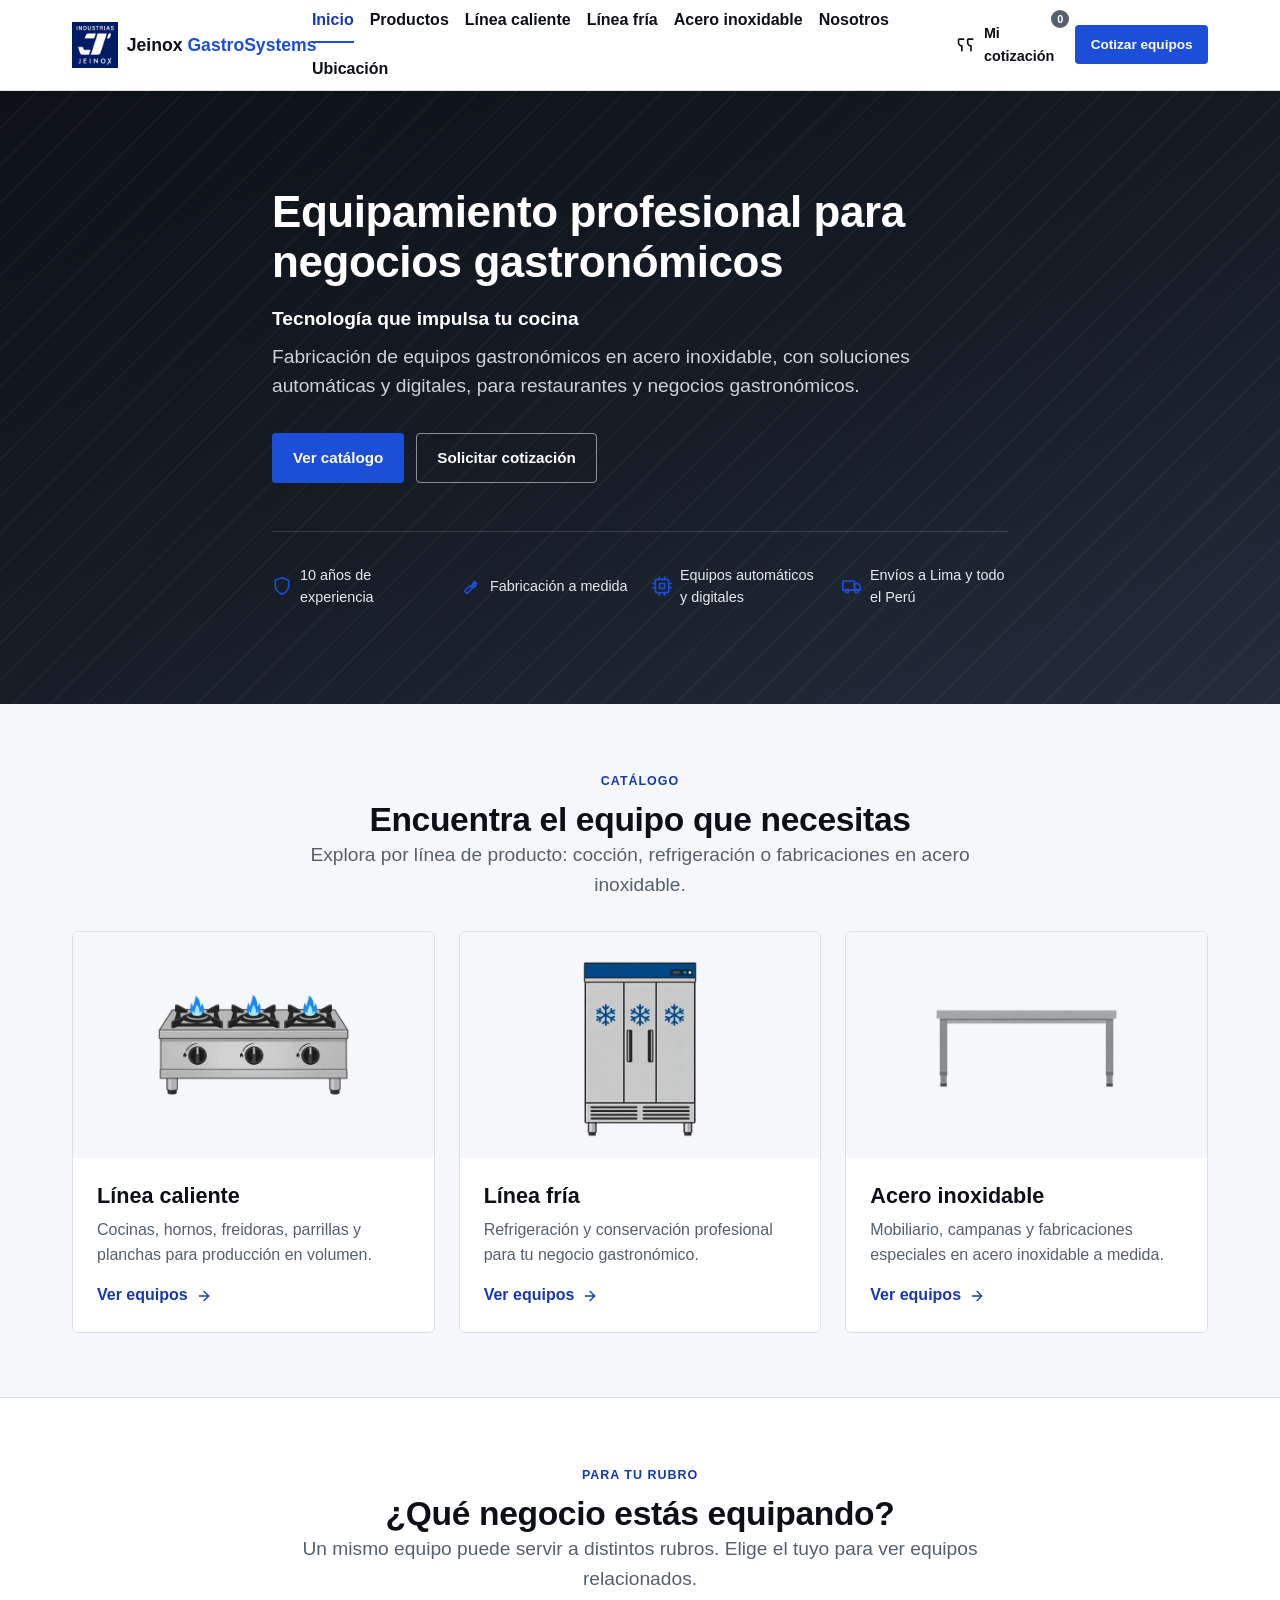
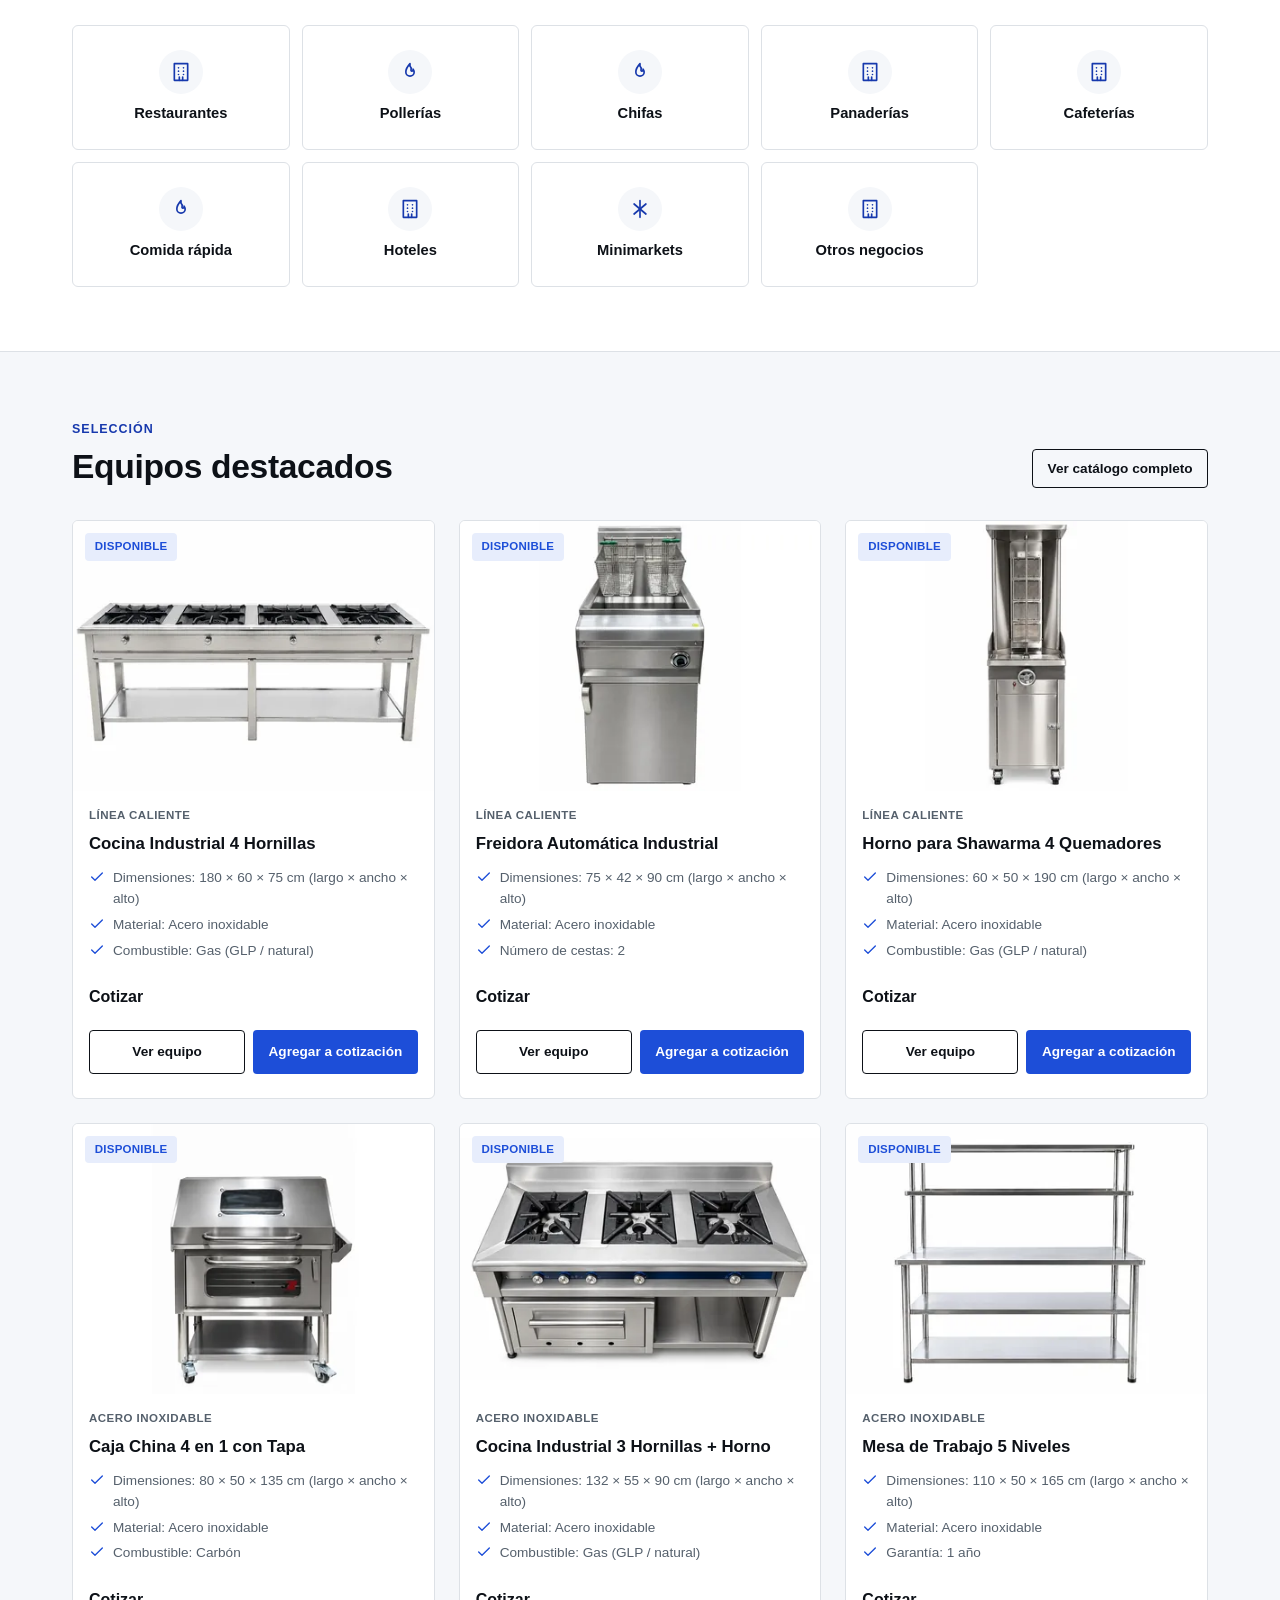
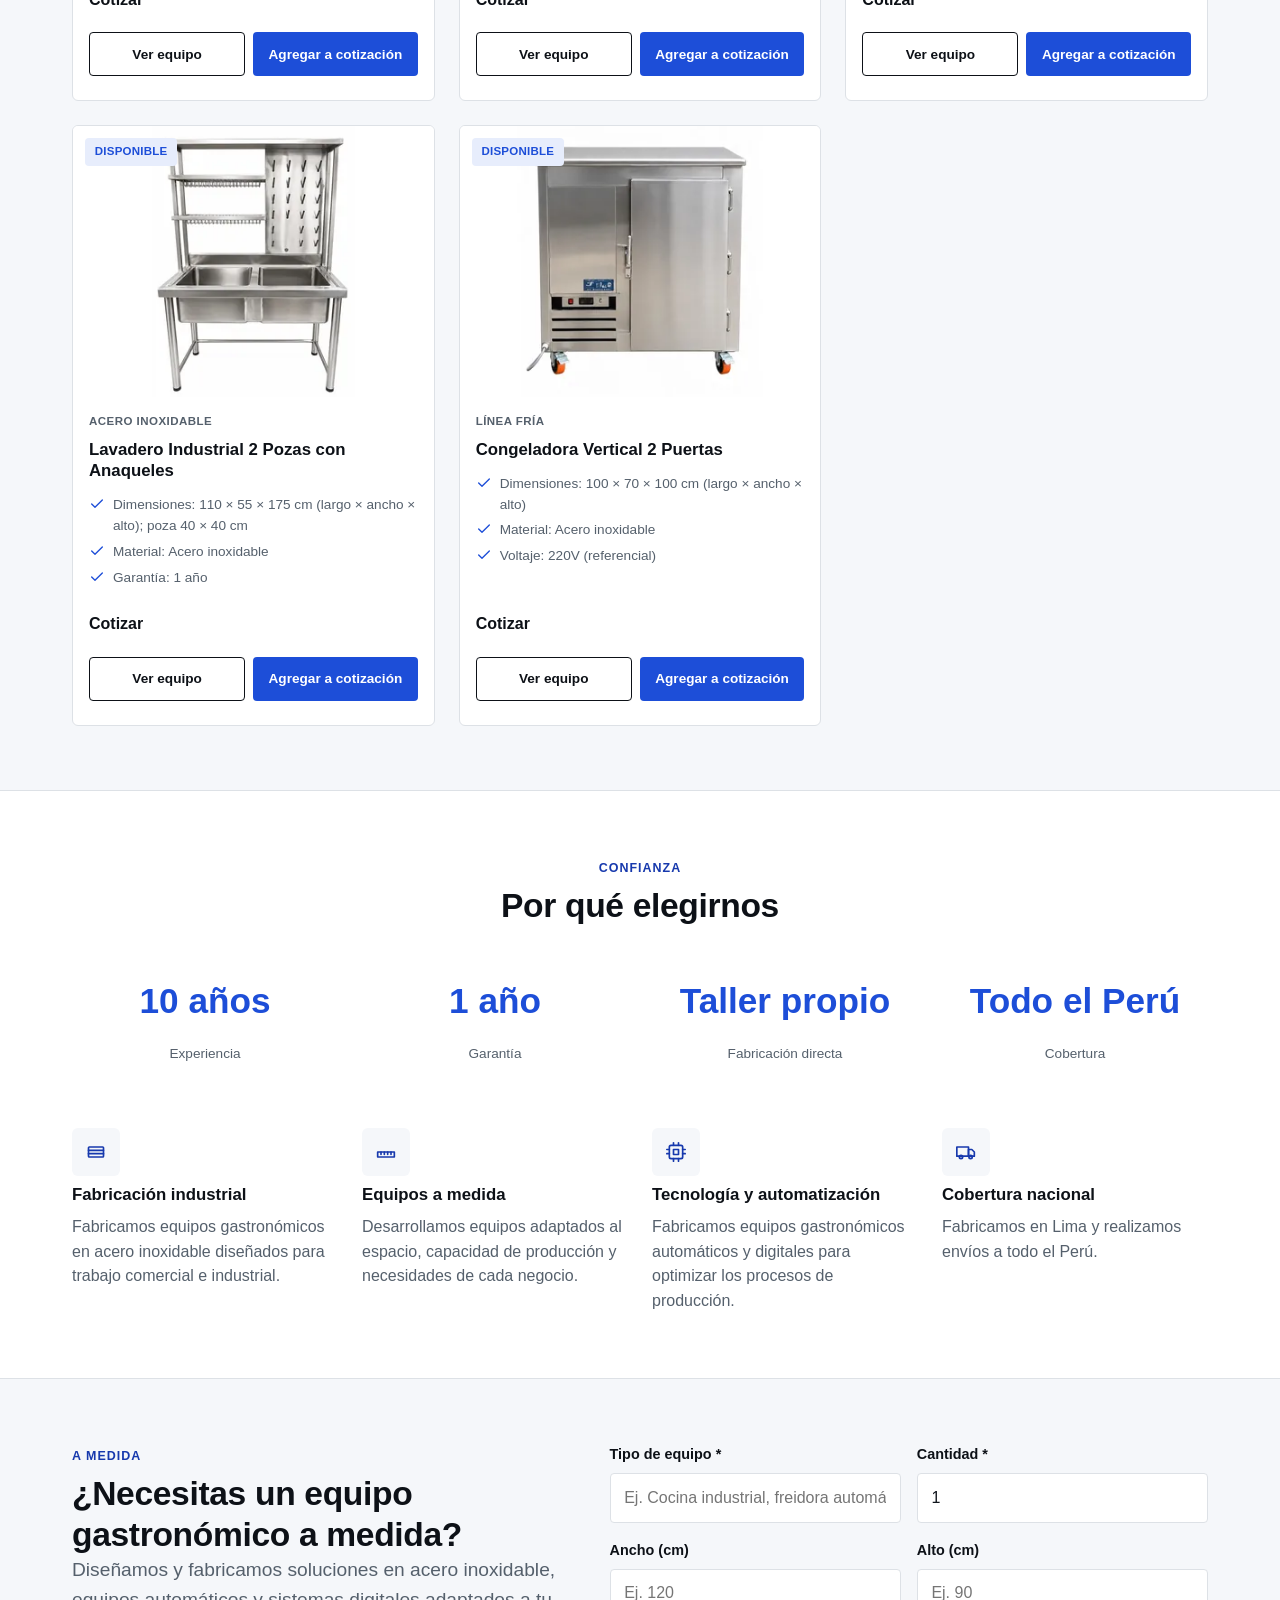
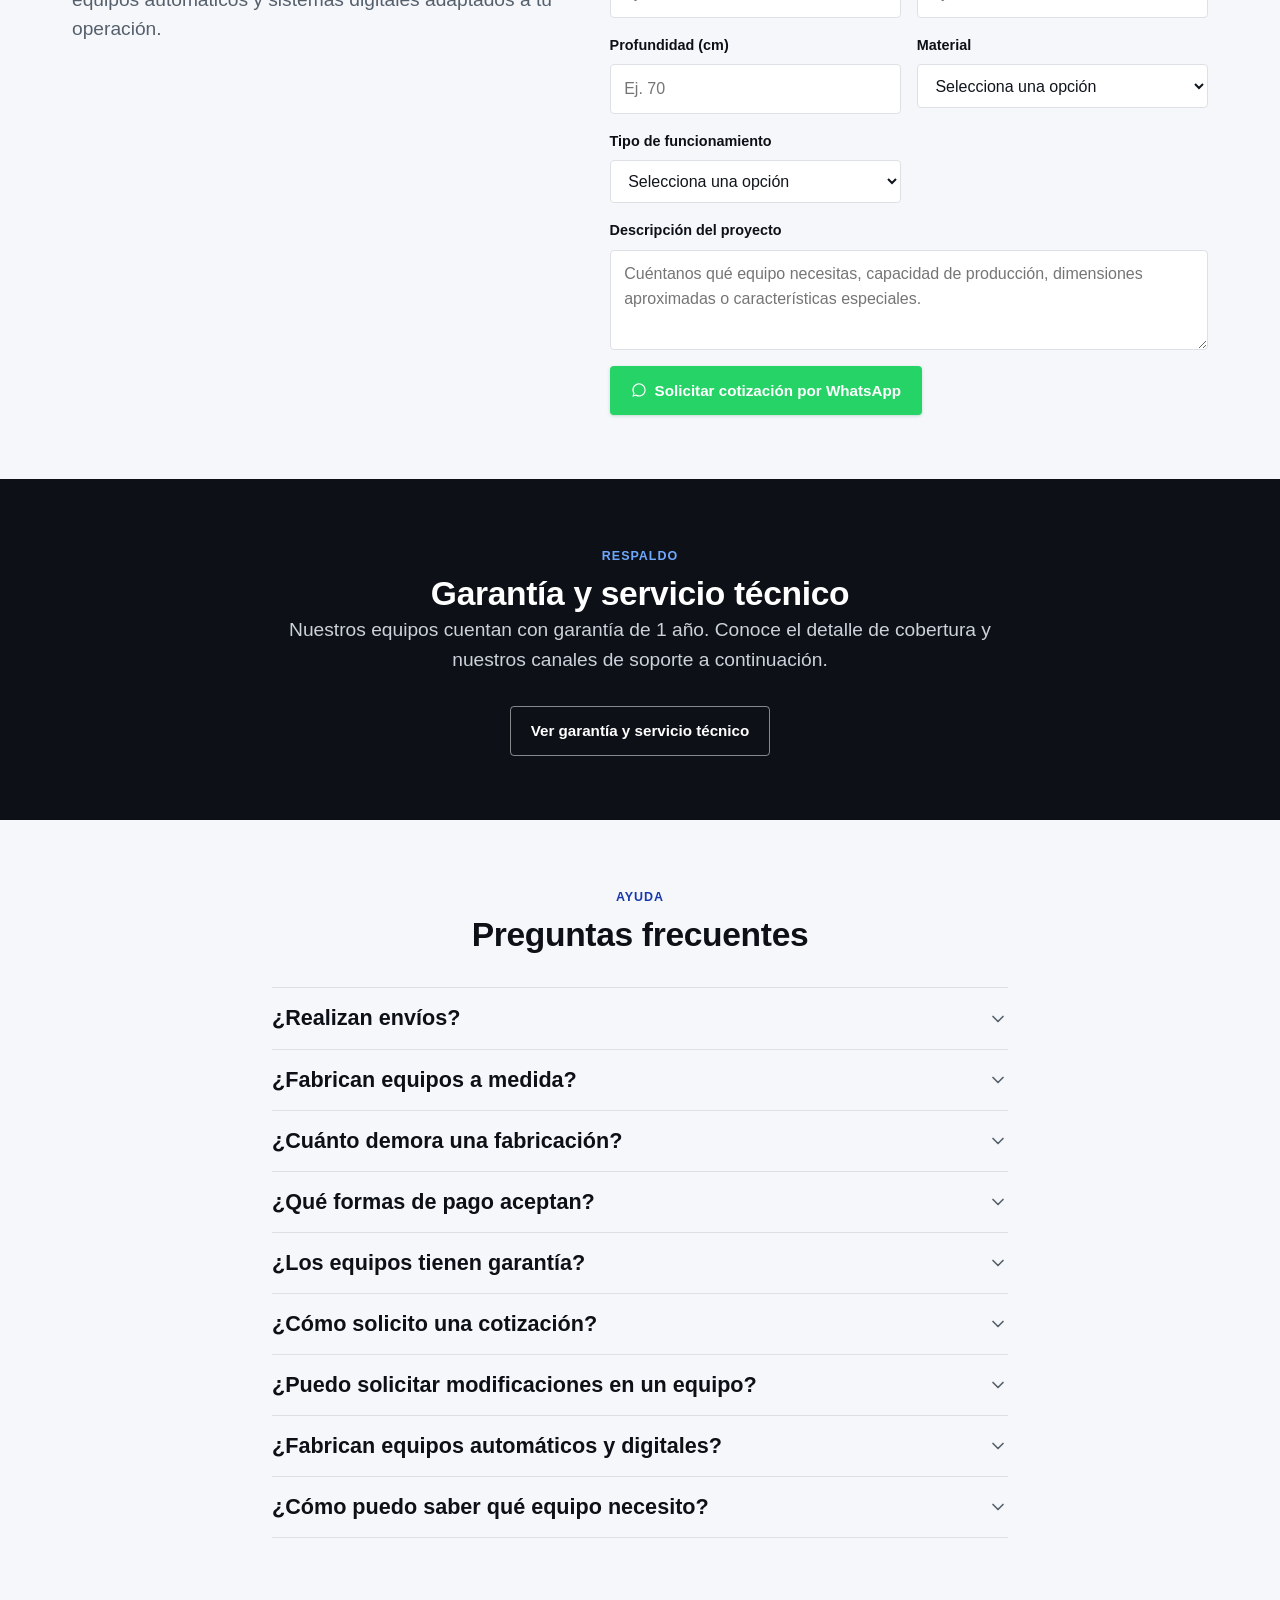
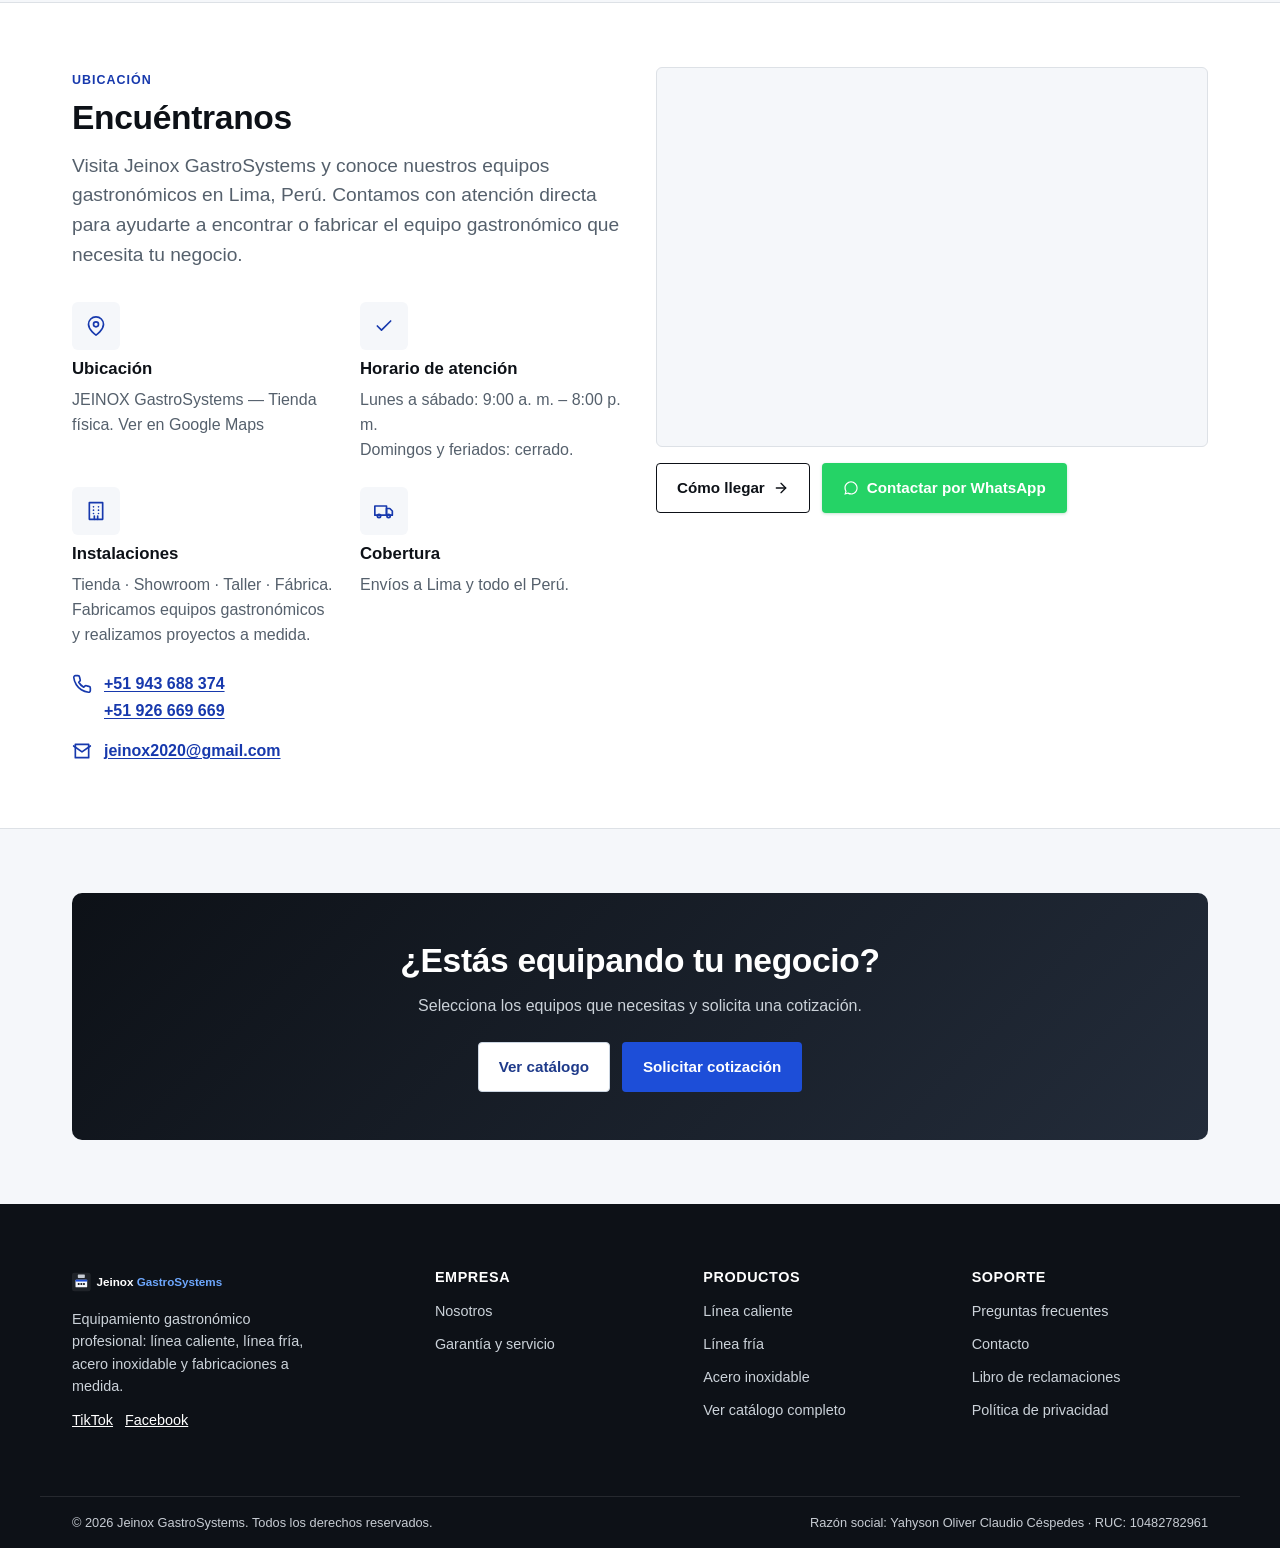
==== commit 6a71f248: "Agregar sección "Ubicación" y enlace de menú en todas las páginas Rediseña la sección existente #ubi" ====
--- a/index.html
+++ b/index.html
@@ -52,6 +52,7 @@
                proyectos de ejemplo. Reactivar este <li> cuando existan proyectos
                reales, o cuando la página proyectos.html tenga contenido real. -->
           <li><a href="nosotros.html">Nosotros</a></li>
+          <li><a href="index.html#ubicanos">Ubicación</a></li>
         </ul>
       </nav>
 
@@ -449,20 +450,38 @@
     <section class="section section--muted" id="ubicanos" aria-labelledby="ubicanosTitle">
       <div class="container location-grid">
         <div>
-          <span class="eyebrow">Visítanos</span>
-          <h2 id="ubicanosTitle">Visítanos</h2>
+          <span class="eyebrow">Ubicación</span>
+          <h2 id="ubicanosTitle">Encuéntranos</h2>
+          <p class="lead" style="margin-top: var(--space-3);">Visita Jeinox GastroSystems y conoce nuestros equipos gastronómicos en Lima, Perú. Contamos con atención directa para ayudarte a encontrar o fabricar el equipo gastronómico que necesita tu negocio.</p>
+
+          <div class="location-cards">
+            <div class="why-item">
+              <span class="icon-wrap"><svg class="icon" aria-hidden="true"><use href="assets/icons/sprite.svg#icon-map-pin"/></svg></span>
+              <h3 class="h4">Ubicación</h3>
+              <p class="text-muted">
+                JEINOX GastroSystems — Tienda física.
+                <!-- Dirección textual pendiente de confirmar por el cliente. Mientras tanto se muestra el enlace real de Google Maps de la tienda. -->
+                <a href="https://maps.app.goo.gl/Go7pqGee3JetVSw69" target="_blank" rel="noopener">Ver en Google Maps</a>
+              </p>
+            </div>
+            <div class="why-item">
+              <span class="icon-wrap"><svg class="icon" aria-hidden="true"><use href="assets/icons/sprite.svg#icon-check"/></svg></span>
+              <h3 class="h4">Horario de atención</h3>
+              <p class="text-muted">Lunes a sábado: 9:00 a. m. – 8:00 p. m.<br>Domingos y feriados: cerrado.</p>
+            </div>
+            <div class="why-item">
+              <span class="icon-wrap"><svg class="icon" aria-hidden="true"><use href="assets/icons/sprite.svg#icon-building"/></svg></span>
+              <h3 class="h4">Instalaciones</h3>
+              <p class="text-muted">Tienda · Showroom · Taller · Fábrica.<br>Fabricamos equipos gastronómicos y realizamos proyectos a medida.</p>
+            </div>
+            <div class="why-item">
+              <span class="icon-wrap"><svg class="icon" aria-hidden="true"><use href="assets/icons/sprite.svg#icon-truck"/></svg></span>
+              <h3 class="h4">Cobertura</h3>
+              <p class="text-muted">Envíos a Lima y todo el Perú.</p>
+            </div>
+          </div>
+
           <ul class="location-list" style="margin-top: var(--space-5);">
-            <li>
-              <svg class="icon" aria-hidden="true"><use href="assets/icons/sprite.svg#icon-map-pin"/></svg>
-              <span>
-                <strong class="location-list__name">JEINOX GastroSystems — Tienda física</strong>
-                <a href="https://maps.app.goo.gl/Go7pqGee3JetVSw69" target="_blank" rel="noopener">Ver en Google Maps</a>
-              </span>
-            </li>
-            <li>
-              <svg class="icon" aria-hidden="true"><use href="assets/icons/sprite.svg#icon-steel"/></svg>
-              <span>También contamos con fábrica, taller y showroom.</span>
-            </li>
             <li>
               <svg class="icon" aria-hidden="true"><use href="assets/icons/sprite.svg#icon-phone"/></svg>
               <span>
@@ -471,13 +490,6 @@
               </span>
             </li>
             <li><svg class="icon" aria-hidden="true"><use href="assets/icons/sprite.svg#icon-mail"/></svg><span><a href="mailto:jeinox2020@gmail.com">jeinox2020@gmail.com</a></span></li>
-            <li>
-              <svg class="icon" aria-hidden="true"><use href="assets/icons/sprite.svg#icon-check"/></svg>
-              <span>
-                Lunes a sábado: 9:00 a. m. – 8:00 p. m.
-                <span class="text-muted" style="font-weight:400; font-size:0.9rem;">Domingos y feriados: cerrado</span>
-              </span>
-            </li>
           </ul>
         </div>
         <div class="location-map">
@@ -490,10 +502,16 @@
               referrerpolicy="no-referrer-when-downgrade"
               title="Ubicación de JEINOX GastroSystems en Google Maps"></iframe>
           </div>
-          <a href="https://maps.app.goo.gl/Go7pqGee3JetVSw69" target="_blank" rel="noopener" class="btn btn-outline btn-sm" style="margin-top: var(--space-3);">
-            Abrir en Google Maps
-            <svg class="icon icon--sm" aria-hidden="true"><use href="assets/icons/sprite.svg#icon-arrow-right"/></svg>
-          </a>
+          <div class="location-actions">
+            <a href="https://maps.app.goo.gl/Go7pqGee3JetVSw69" target="_blank" rel="noopener" class="btn btn-outline">
+              Cómo llegar
+              <svg class="icon icon--sm" aria-hidden="true"><use href="assets/icons/sprite.svg#icon-arrow-right"/></svg>
+            </a>
+            <a href="https://wa.me/51943688374?text=Hola%2C%20quisiera%20m%C3%A1s%20informaci%C3%B3n%20para%20visitar%20Jeinox%20GastroSystems." target="_blank" rel="noopener" class="btn btn-whatsapp">
+              <svg class="icon icon--sm" aria-hidden="true"><use href="assets/icons/sprite.svg#icon-whatsapp"/></svg>
+              Contactar por WhatsApp
+            </a>
+          </div>
         </div>
       </div>
     </section>
--- a/css/styles.css
+++ b/css/styles.css
@@ -1031,6 +1031,13 @@
 .location-list a { color: var(--color-accent-dark); font-weight: 600; text-decoration: underline; text-underline-offset: 2px; }
 .location-list a:hover { color: var(--color-accent); }
 
+.location-cards { display: grid; gap: var(--space-5); grid-template-columns: 1fr; margin-top: var(--space-6); }
+@media (min-width: 480px) { .location-cards { grid-template-columns: repeat(2, 1fr); } }
+
+.location-actions { display: flex; flex-direction: column; gap: var(--space-3); margin-top: var(--space-4); }
+@media (min-width: 480px) { .location-actions { flex-direction: row; flex-wrap: wrap; } }
+.location-actions .btn { justify-content: center; }
+
 /* --------------------------------------------------------------------------
    18. CTA FINAL
    -------------------------------------------------------------------------- */
@@ -1089,3 +1096,33 @@
 .mt-0 { margin-top: 0 !important; }
 .text-center { text-align: center; }
 .related-products { margin-top: var(--space-4); }
+
+/* Páginas legales (privacidad, libro de reclamaciones): bloque de datos
+   del responsable y listas legibles dentro de texto largo. */
+.legal-info {
+  margin: var(--space-4) 0;
+  padding: var(--space-4) var(--space-5);
+  background: var(--color-surface);
+  border: 1px solid var(--color-border);
+  border-left: 4px solid var(--color-accent);
+  border-radius: var(--radius-sm);
+  display: grid;
+  gap: var(--space-2) var(--space-5);
+  grid-template-columns: 1fr;
+  font-size: 0.92rem;
+}
+@media (min-width: 640px) { .legal-info { grid-template-columns: 1fr 1fr; } }
+.legal-info div { display: flex; flex-direction: column; }
+.legal-info dt { font-size: 0.78rem; color: var(--color-text-muted); }
+.legal-info dd { margin: 0; font-weight: 600; color: var(--color-ink); }
+
+.legal-content ul { display: flex; flex-direction: column; gap: var(--space-2); padding-left: 1.25rem; list-style: disc; }
+.legal-content li { color: var(--color-text-muted); }
+
+/* Listas de garantía: elementos cubiertos (check) y no cubiertos (equis). */
+.check-list { display: grid; gap: var(--space-3); grid-template-columns: 1fr; }
+@media (min-width: 640px) { .check-list { grid-template-columns: repeat(2, 1fr); } }
+.check-list li { display: flex; align-items: flex-start; gap: var(--space-3); color: var(--color-text-muted); }
+.check-list .icon { flex-shrink: 0; margin-top: 2px; }
+.check-list--yes .icon { color: var(--color-success); }
+.check-list--no .icon { color: var(--color-steel); }
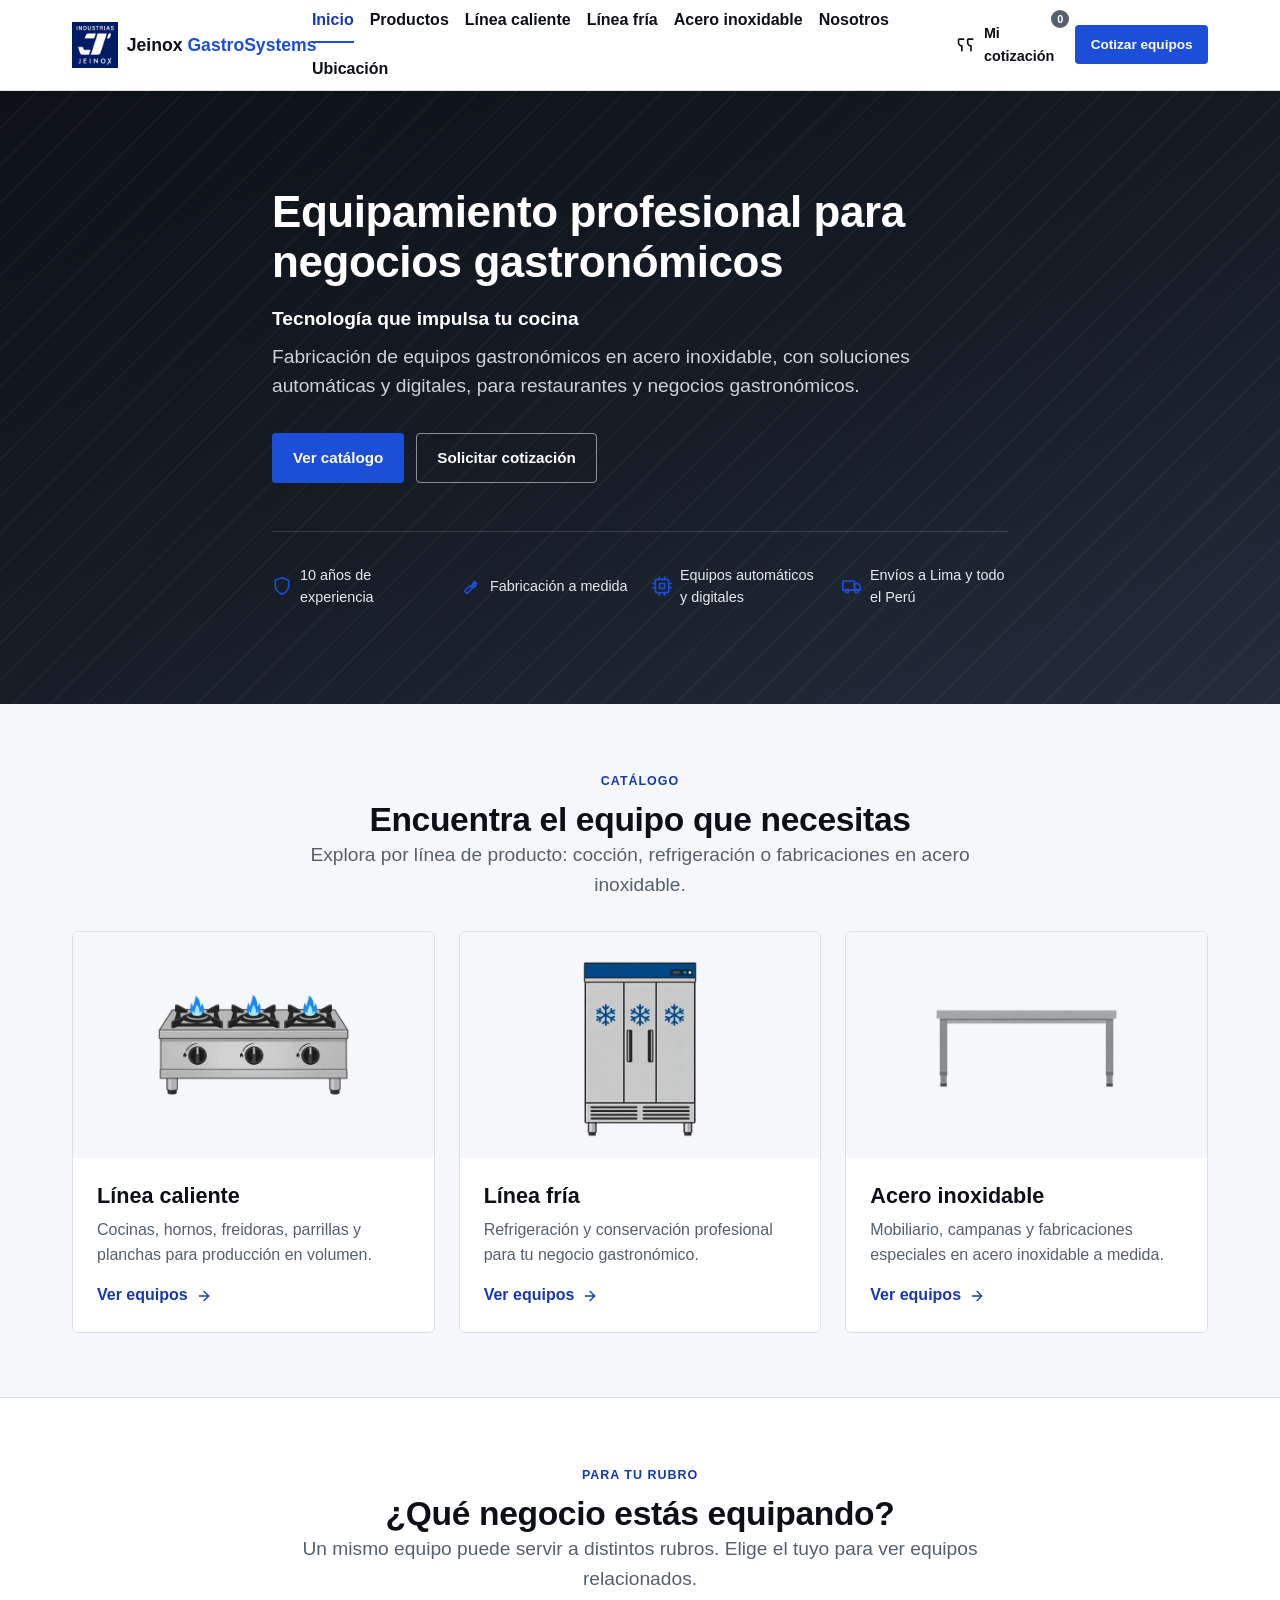
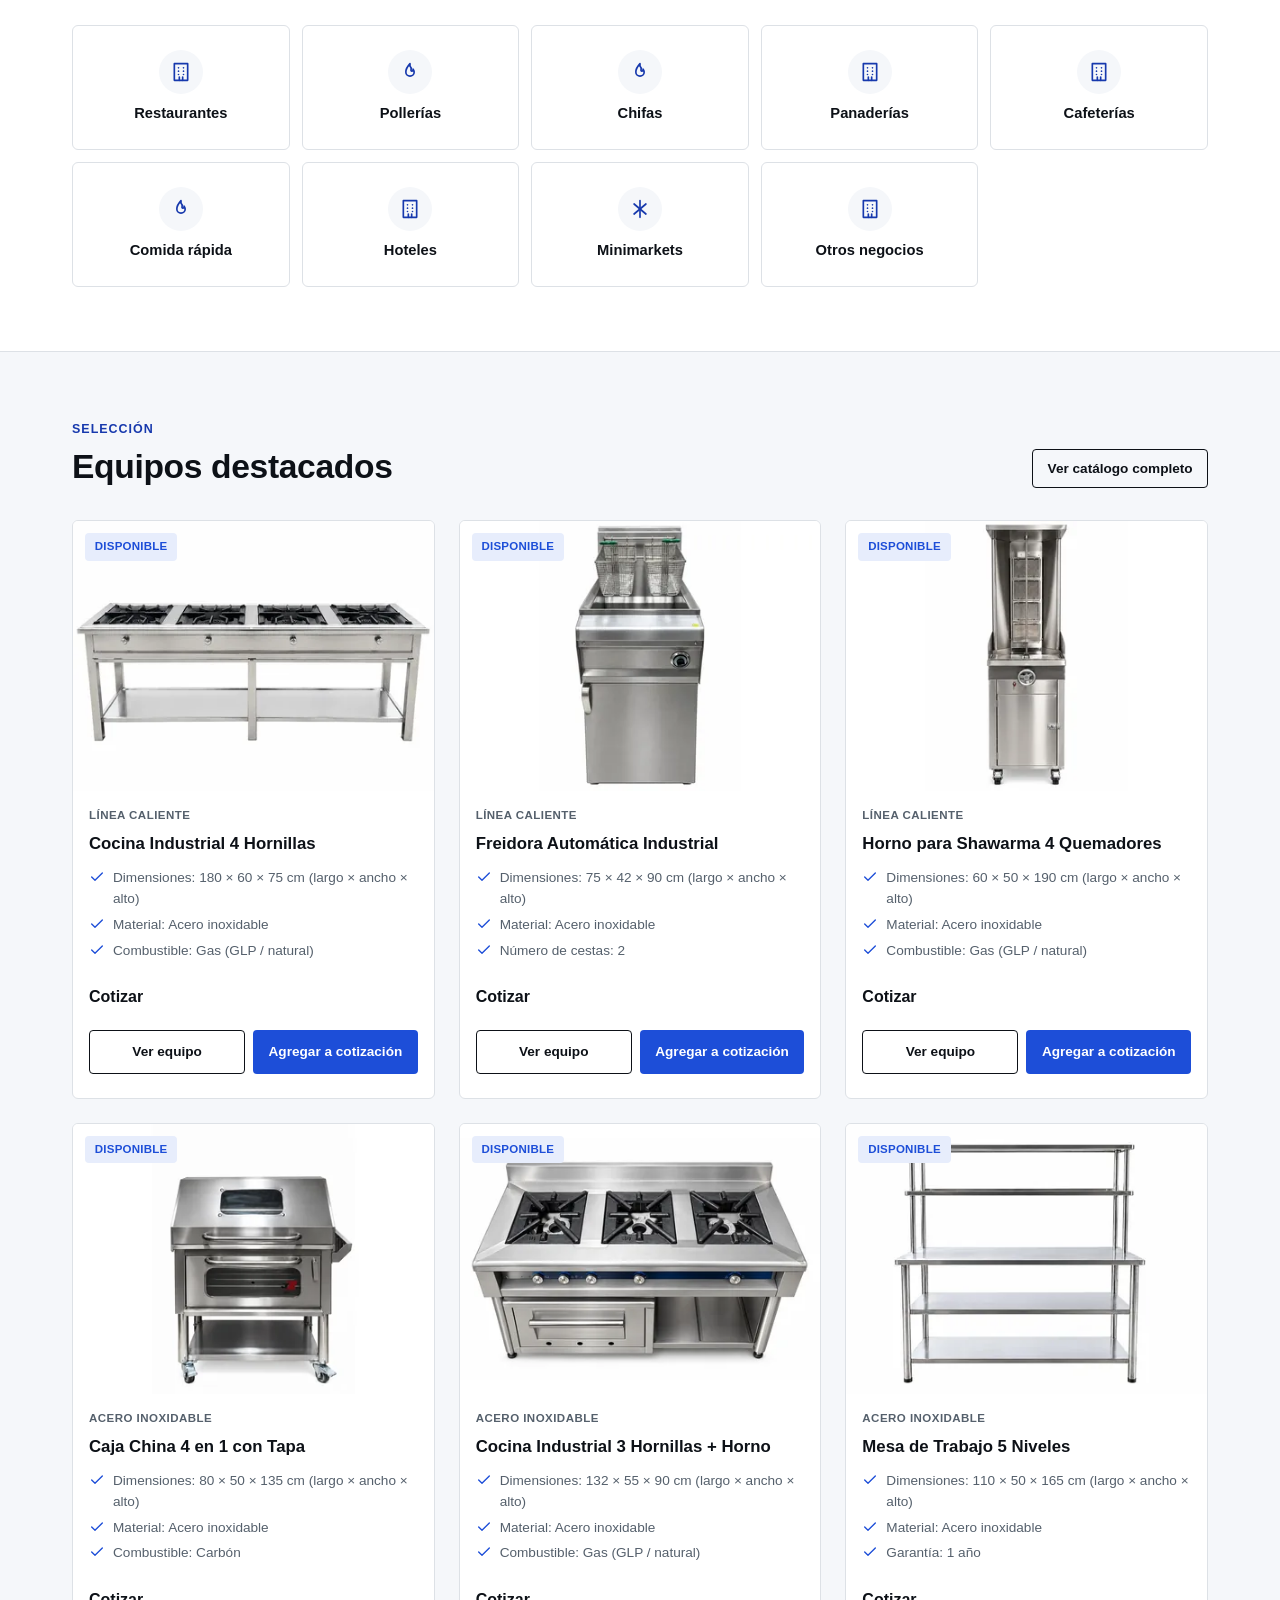
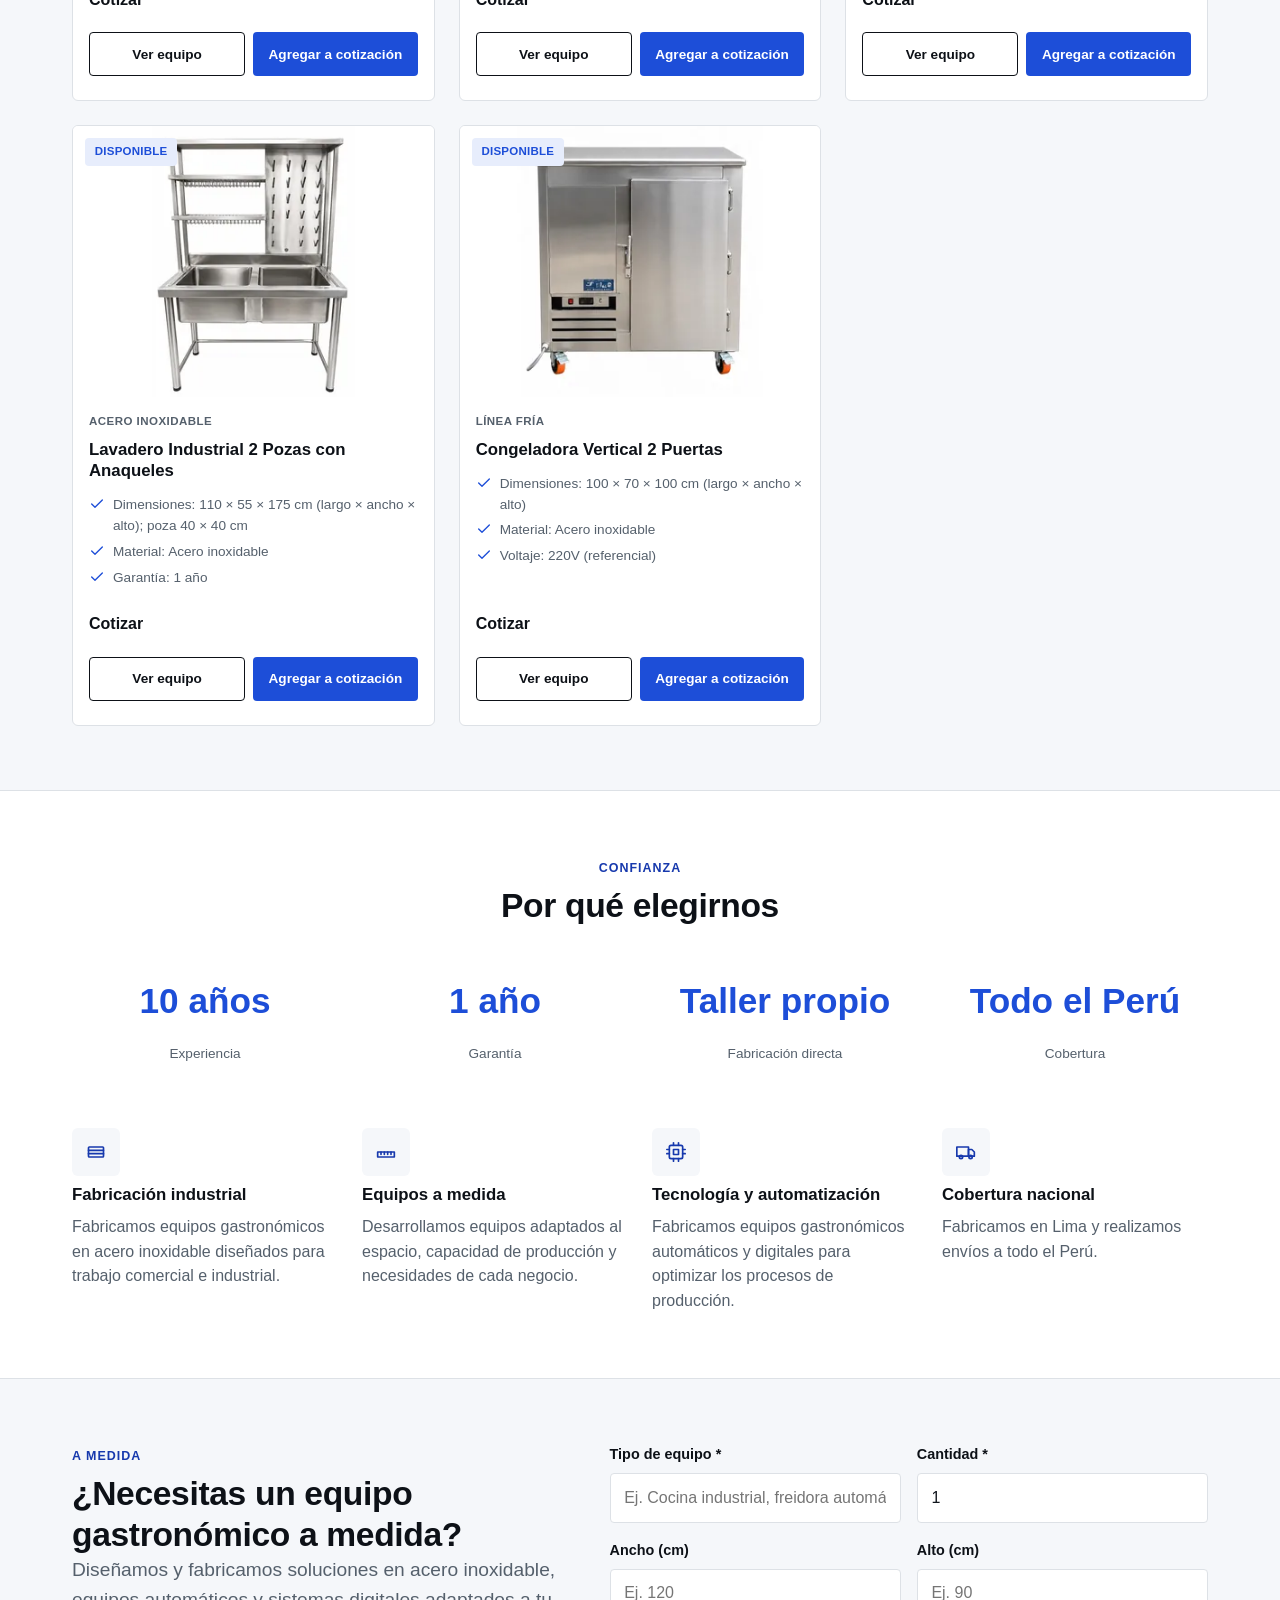
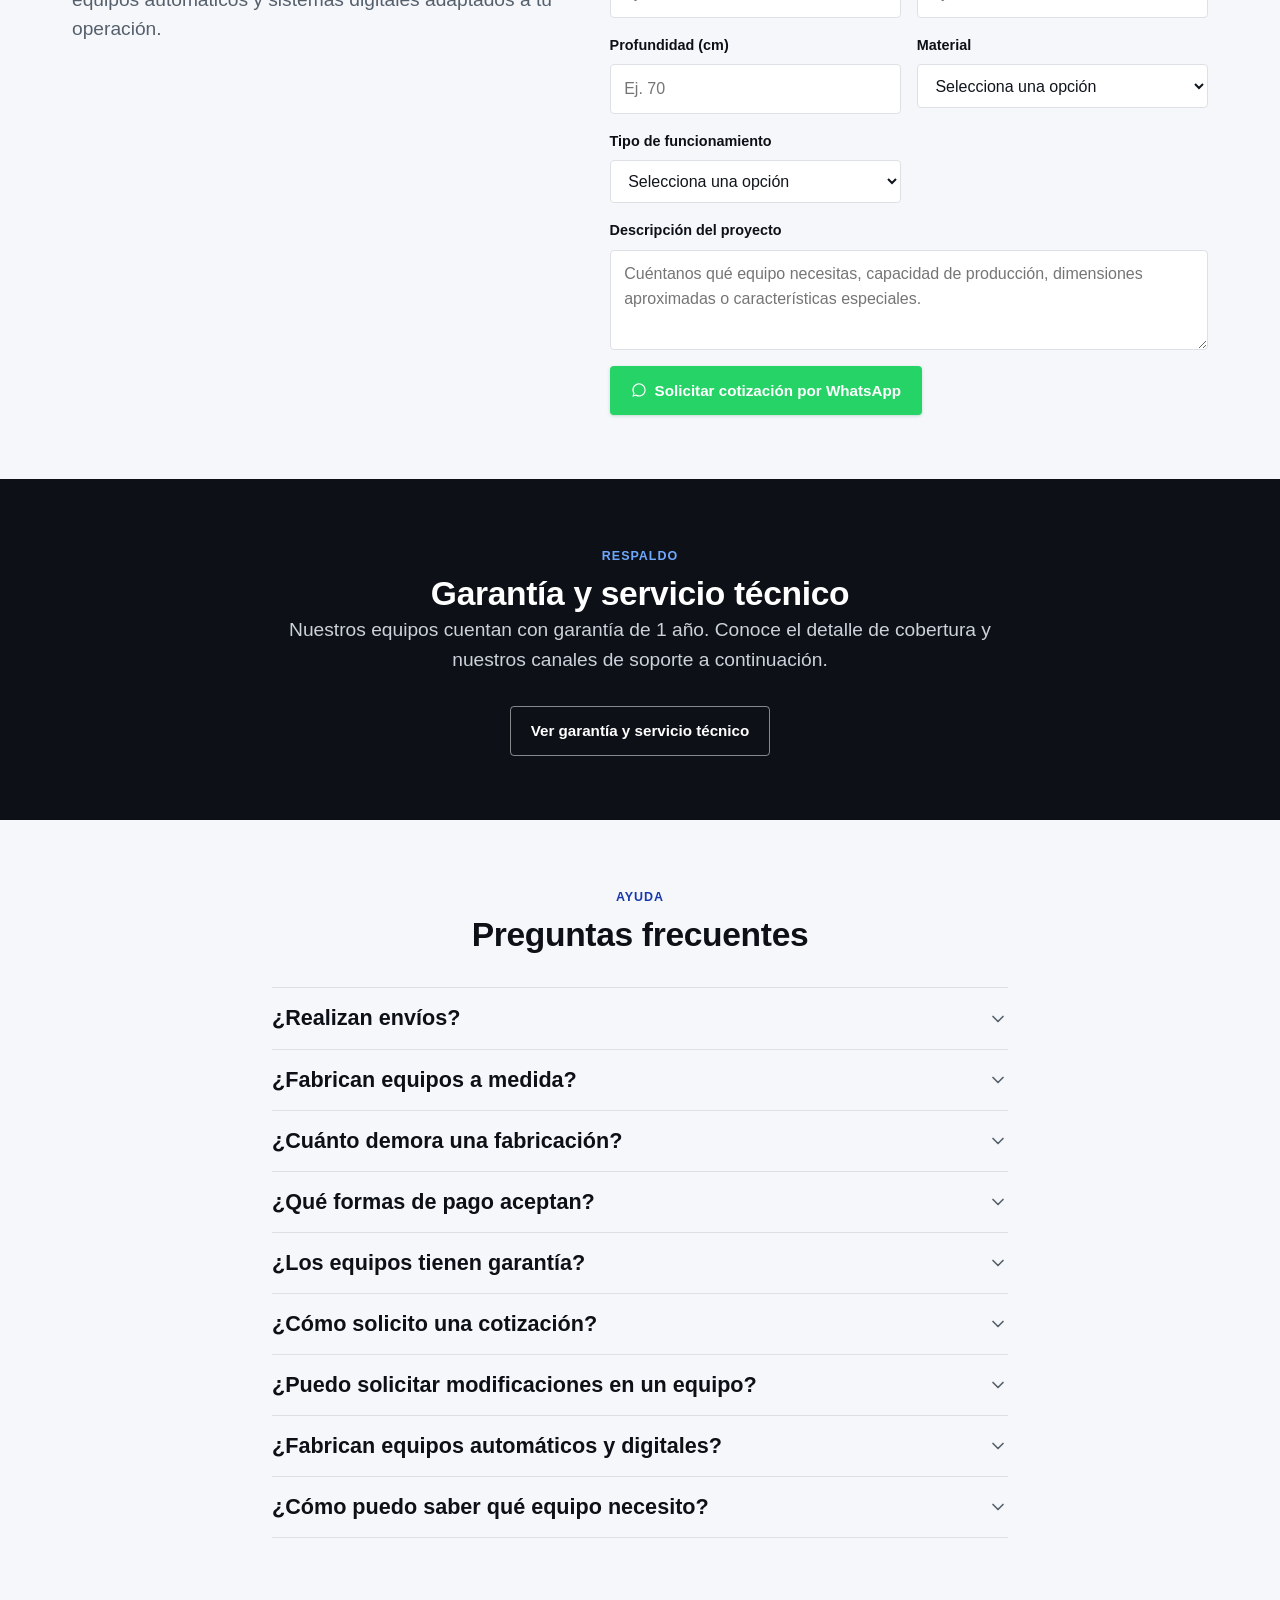
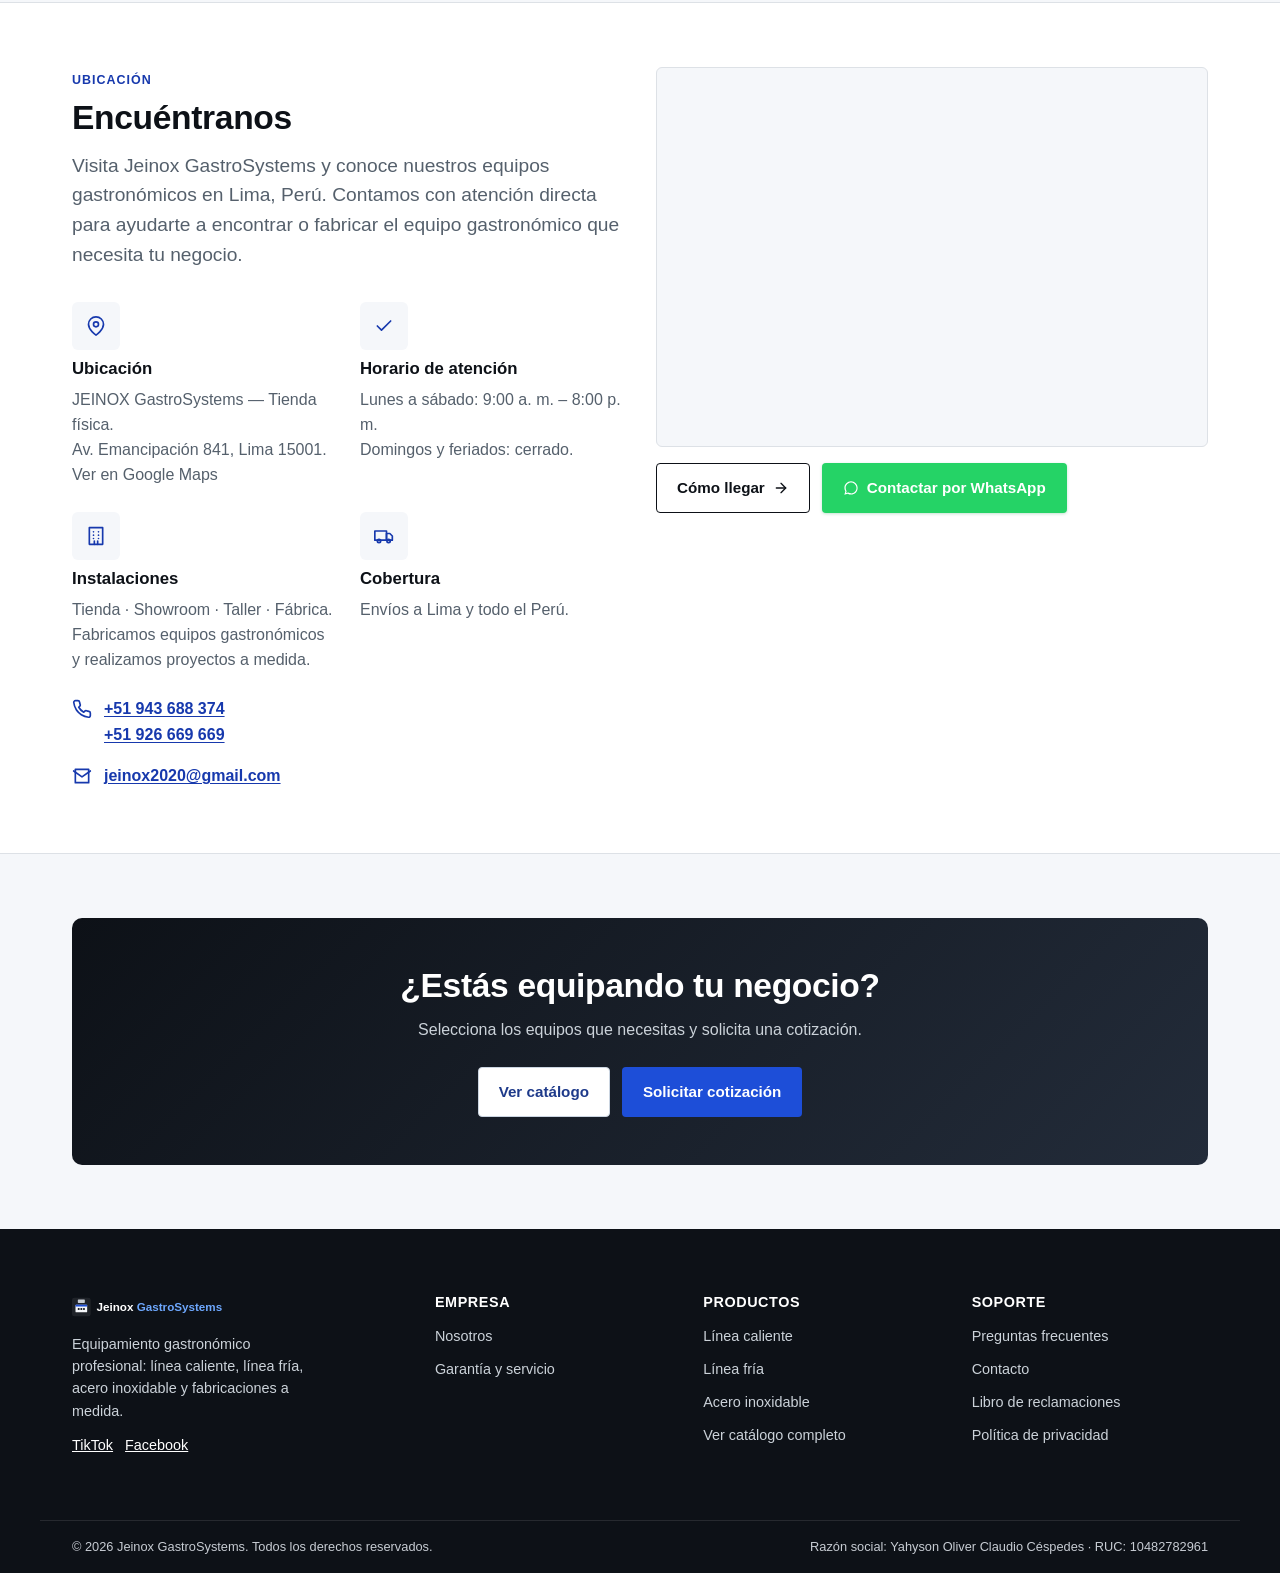
==== commit 2bafe38b: "Mostrar dirección real confirmada en la sección "Ubicación" Reemplaza el comentario "dirección pendi" ====
--- a/index.html
+++ b/index.html
@@ -459,8 +459,8 @@
               <span class="icon-wrap"><svg class="icon" aria-hidden="true"><use href="assets/icons/sprite.svg#icon-map-pin"/></svg></span>
               <h3 class="h4">Ubicación</h3>
               <p class="text-muted">
-                JEINOX GastroSystems — Tienda física.
-                <!-- Dirección textual pendiente de confirmar por el cliente. Mientras tanto se muestra el enlace real de Google Maps de la tienda. -->
+                JEINOX GastroSystems — Tienda física.<br>
+                Av. Emancipación 841, Lima 15001.
                 <a href="https://maps.app.goo.gl/Go7pqGee3JetVSw69" target="_blank" rel="noopener">Ver en Google Maps</a>
               </p>
             </div>
